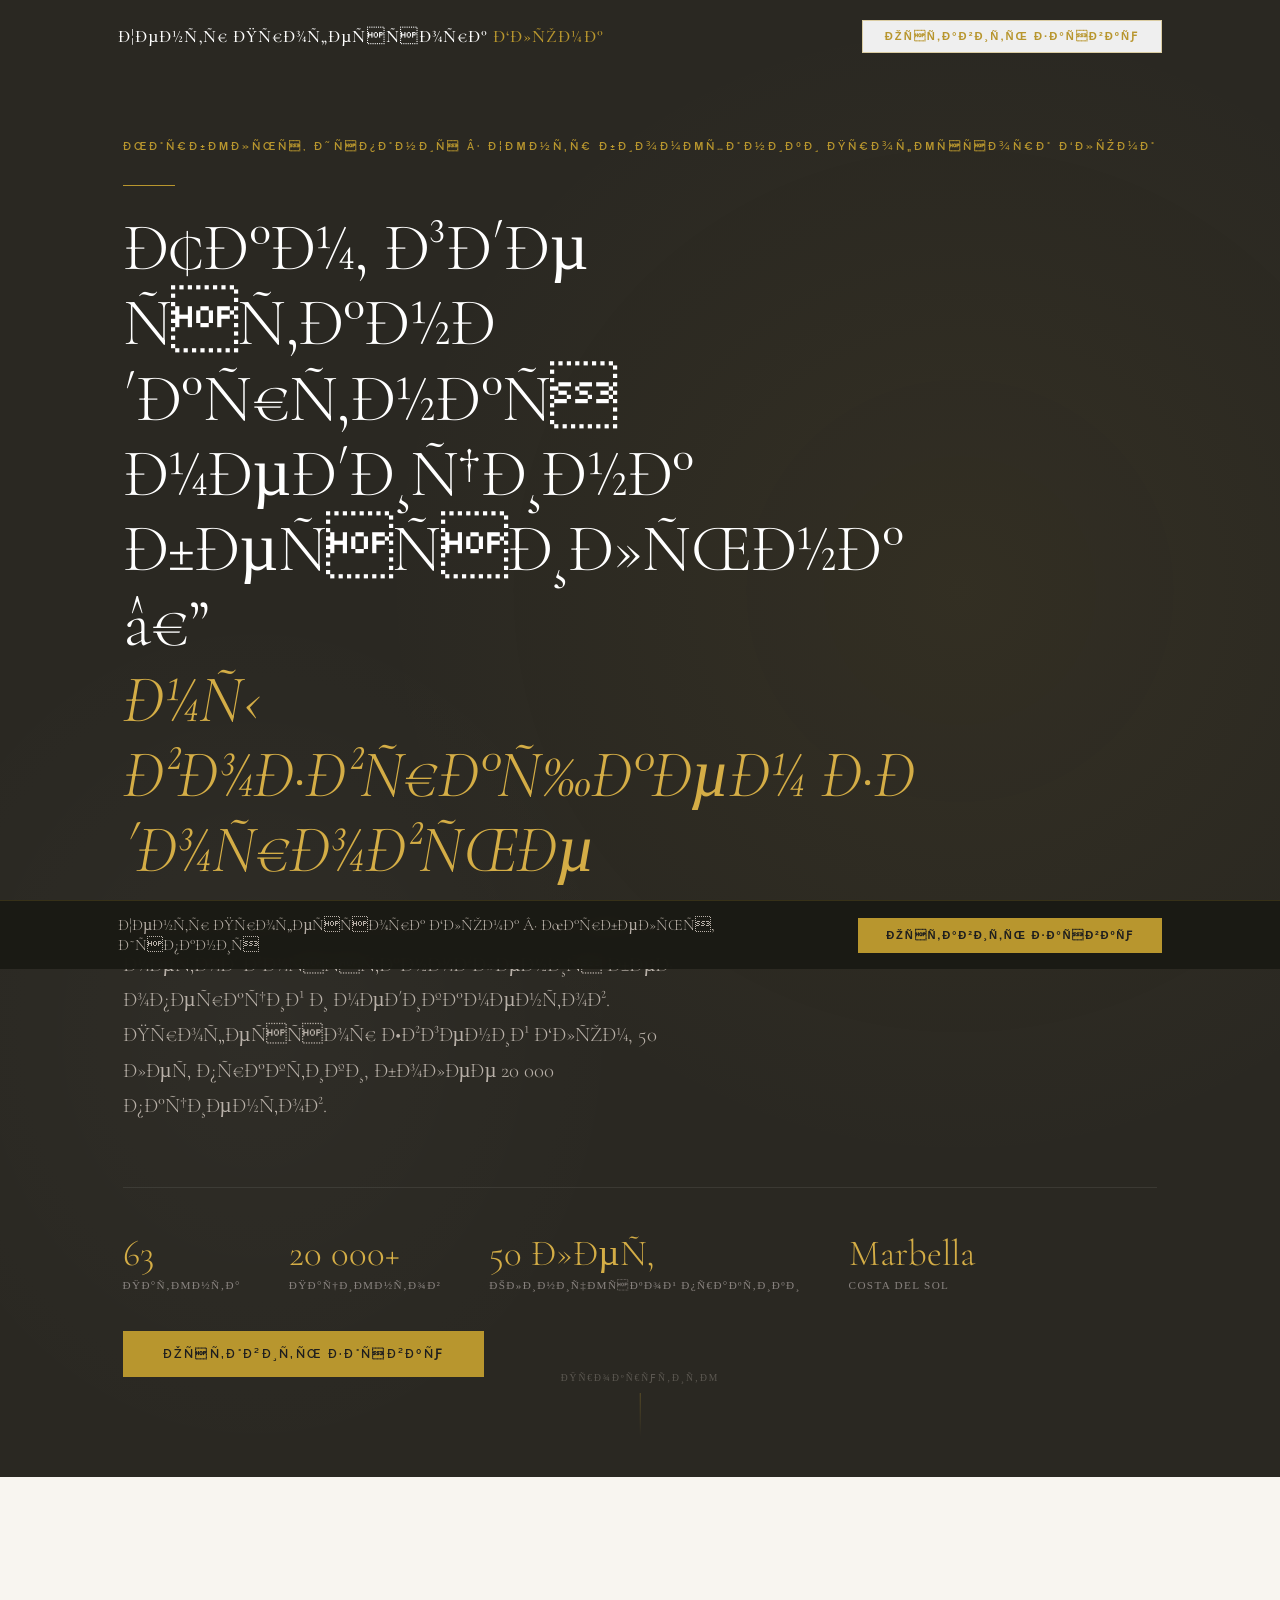
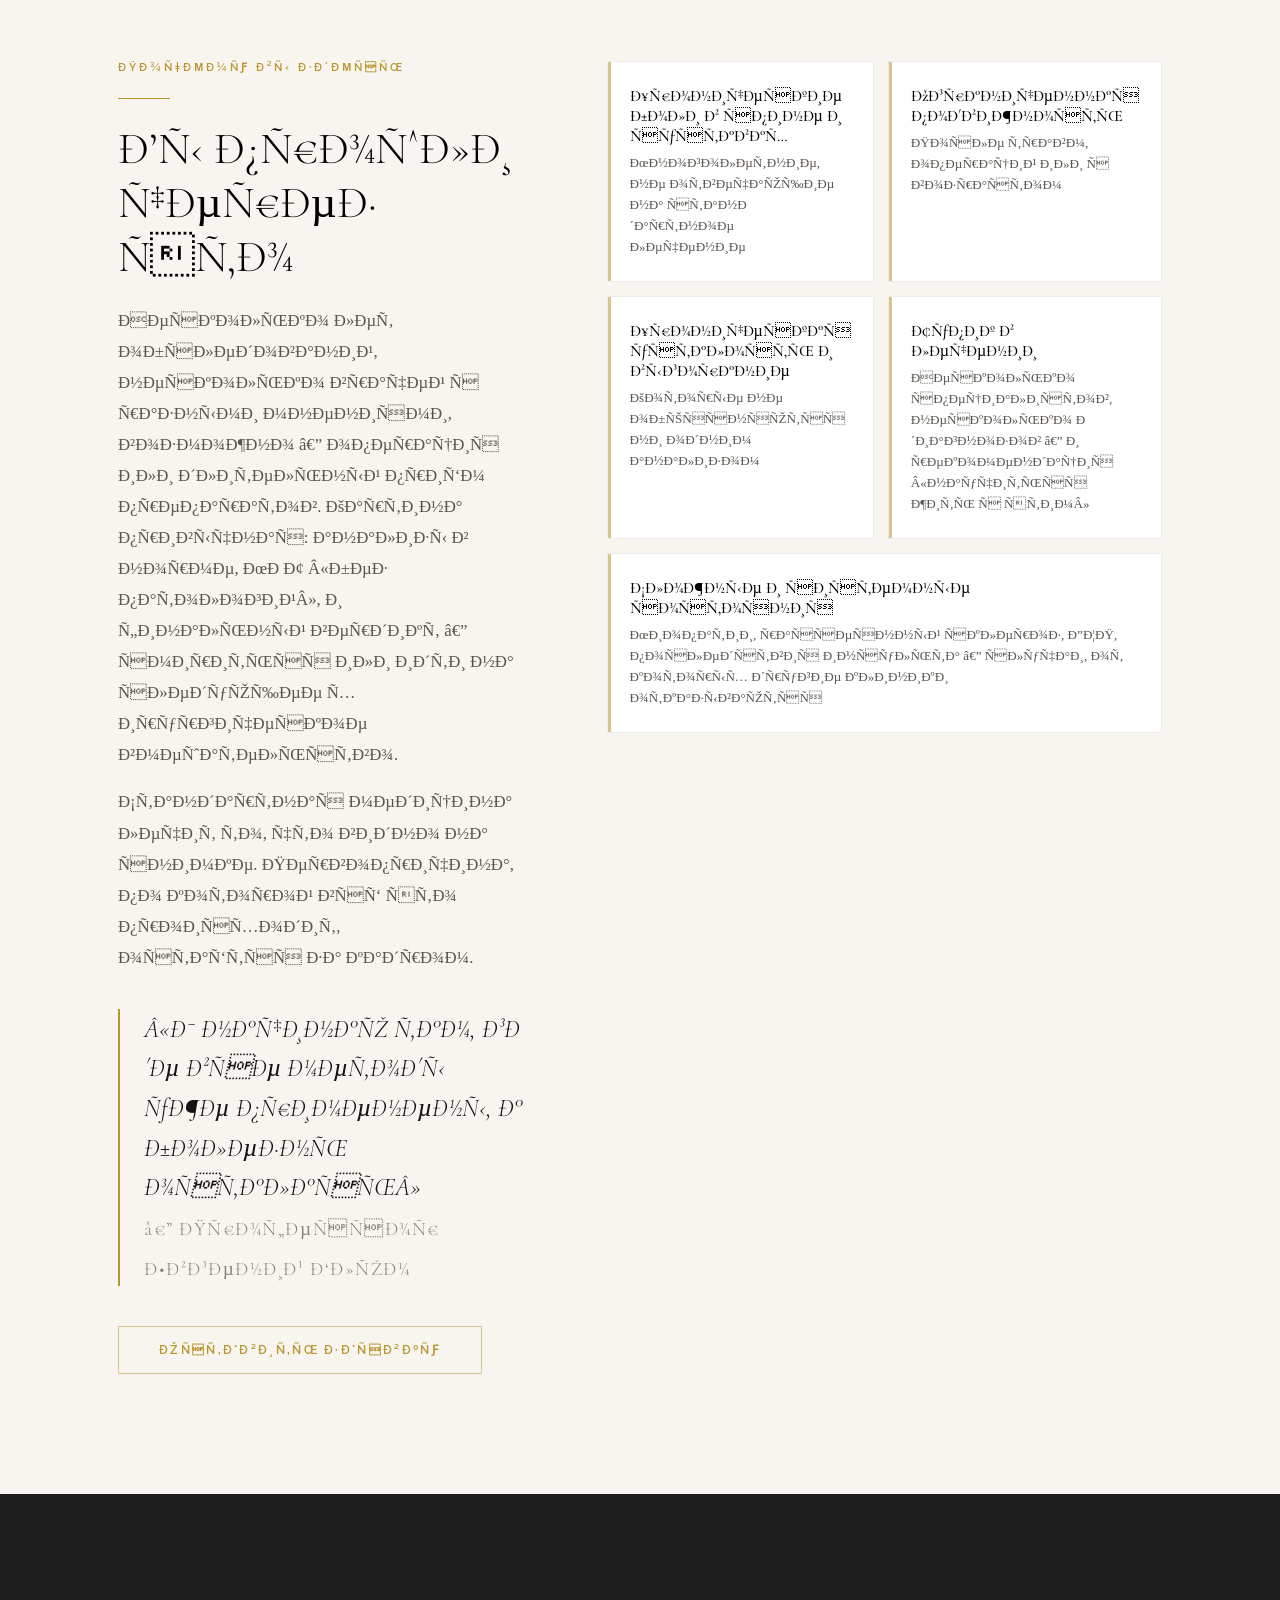
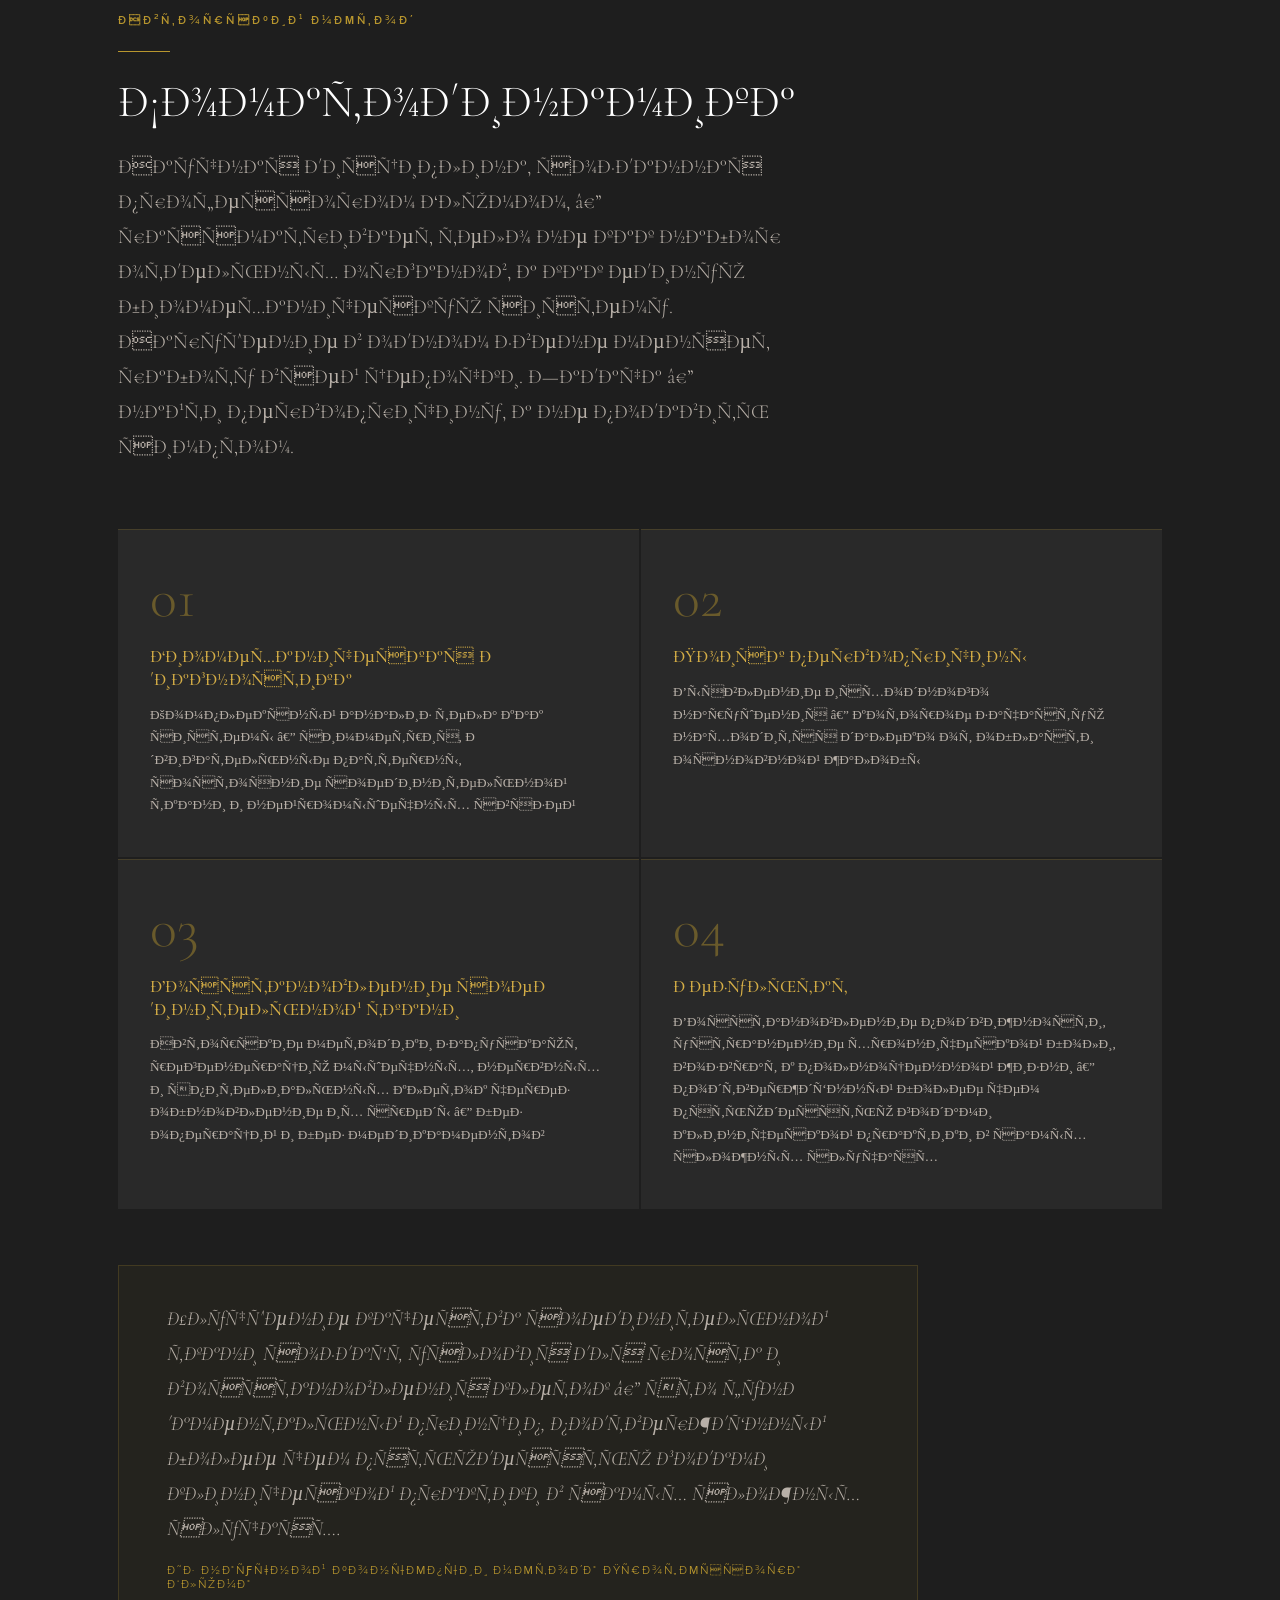
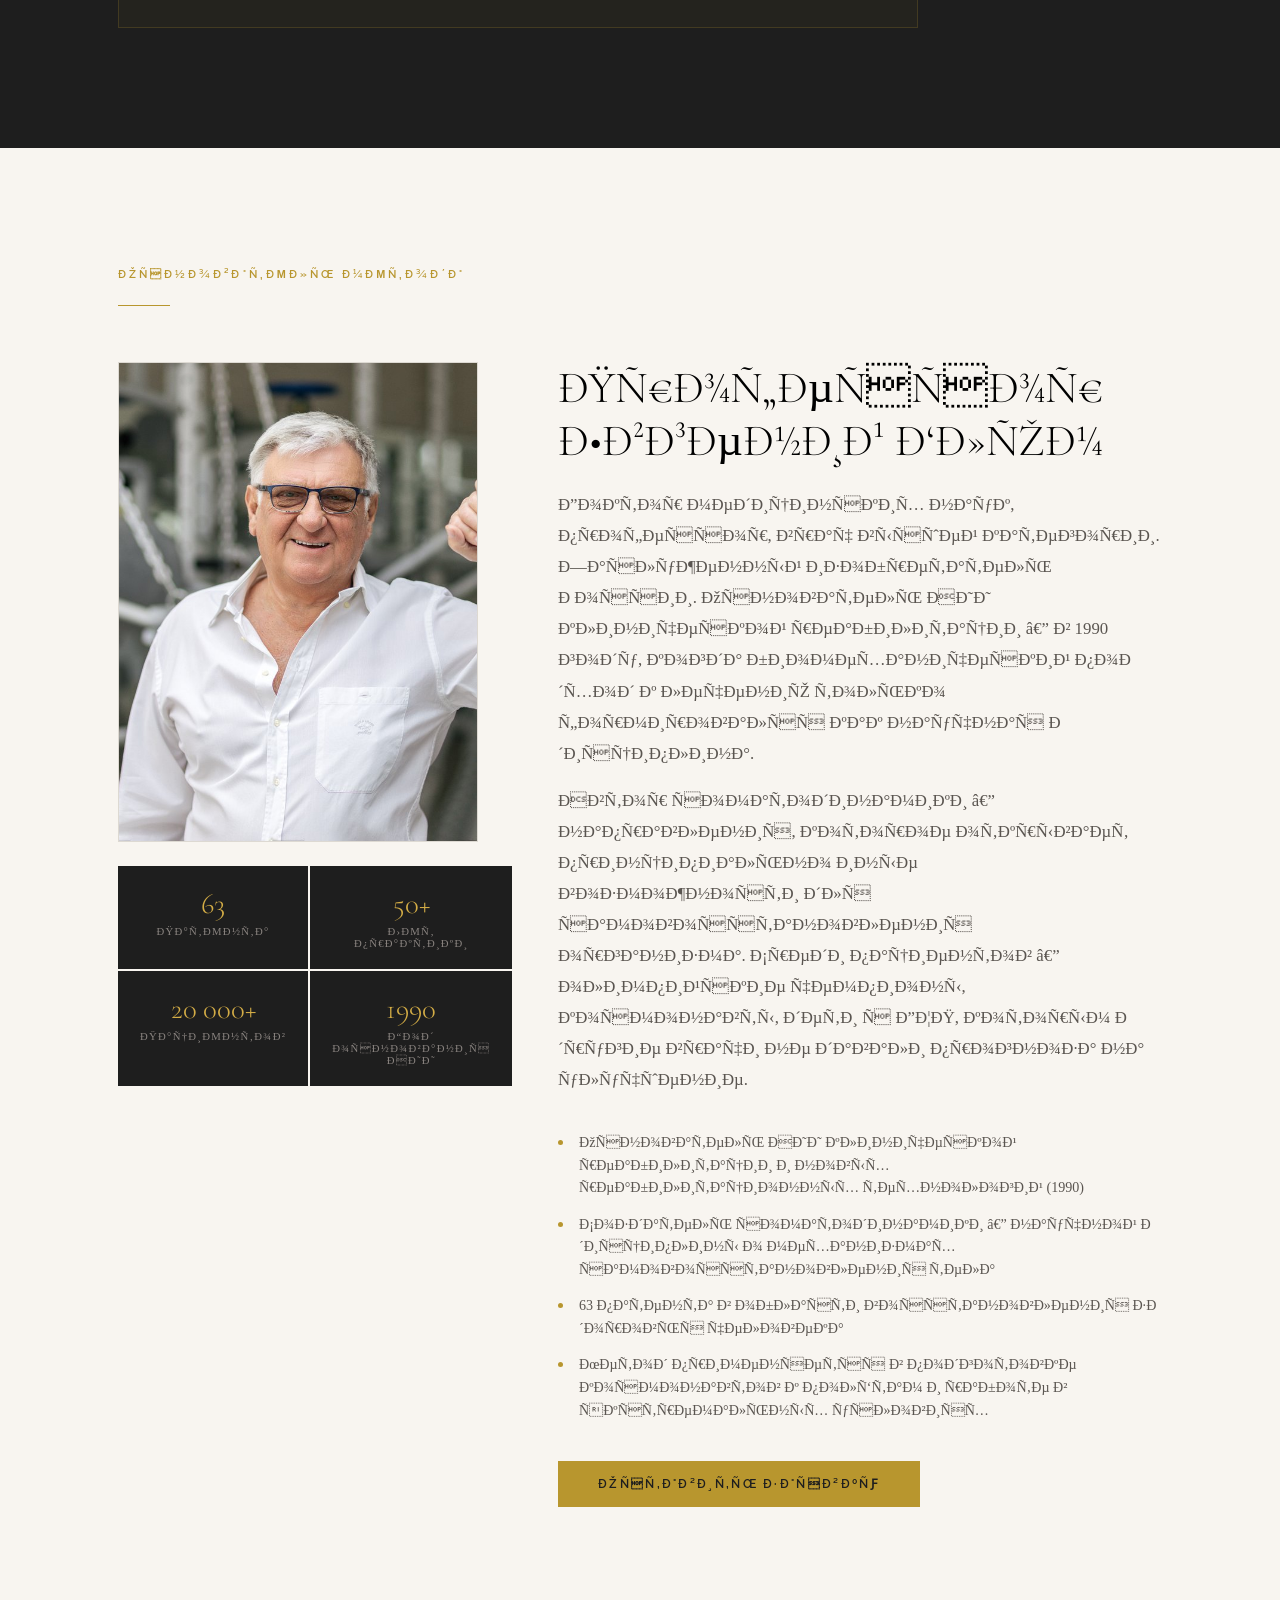
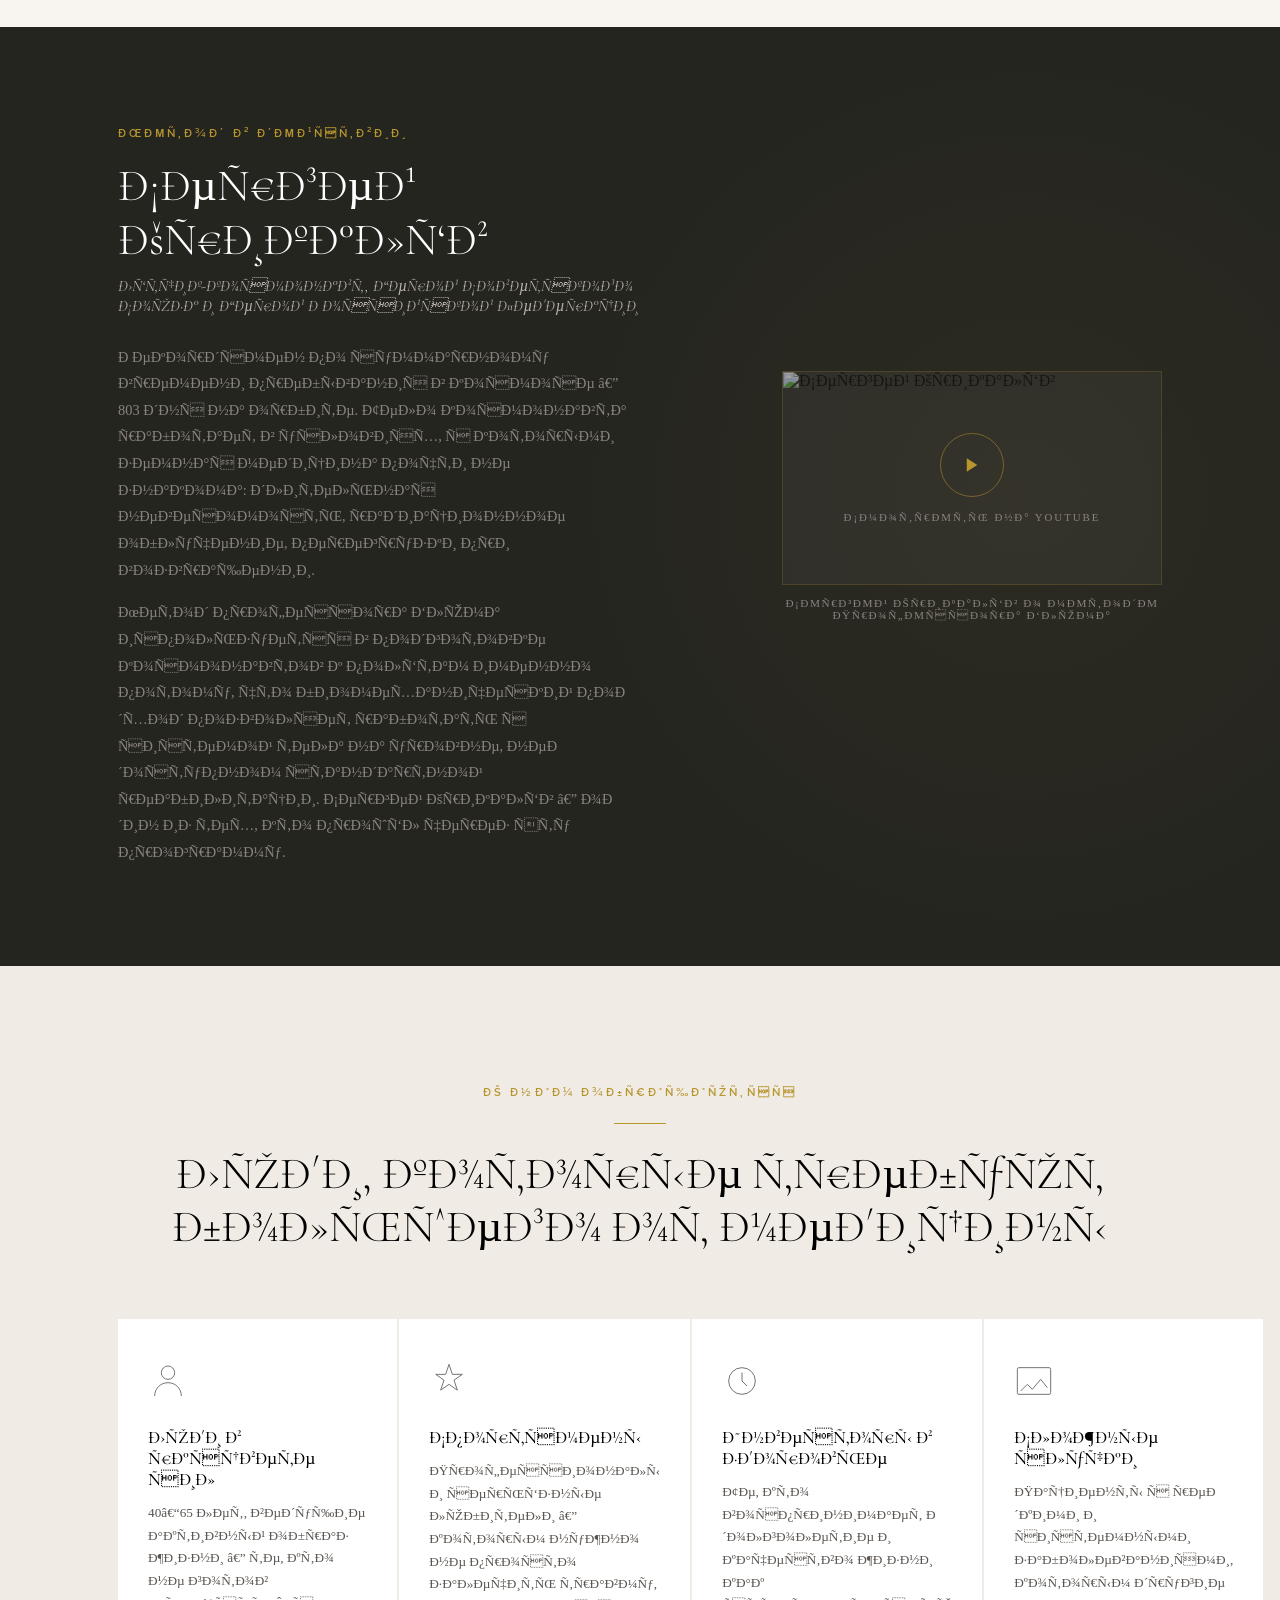
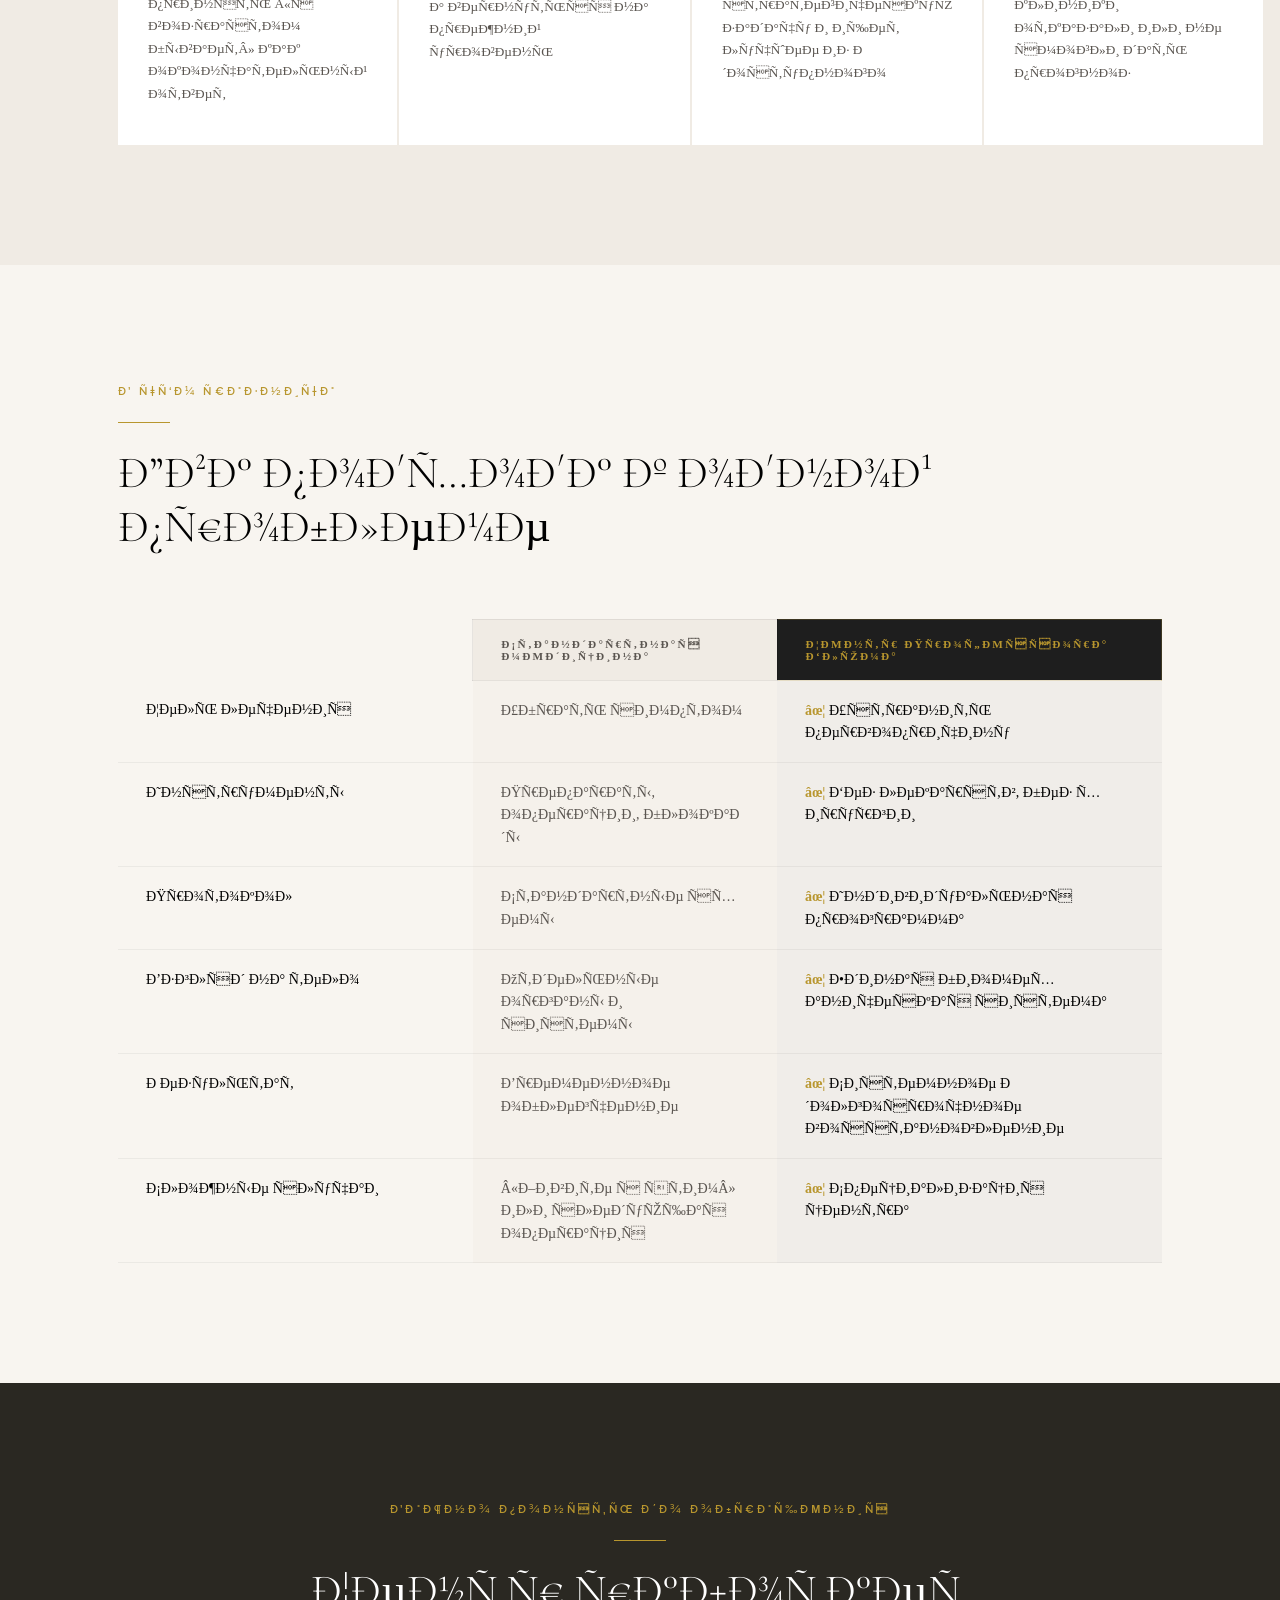
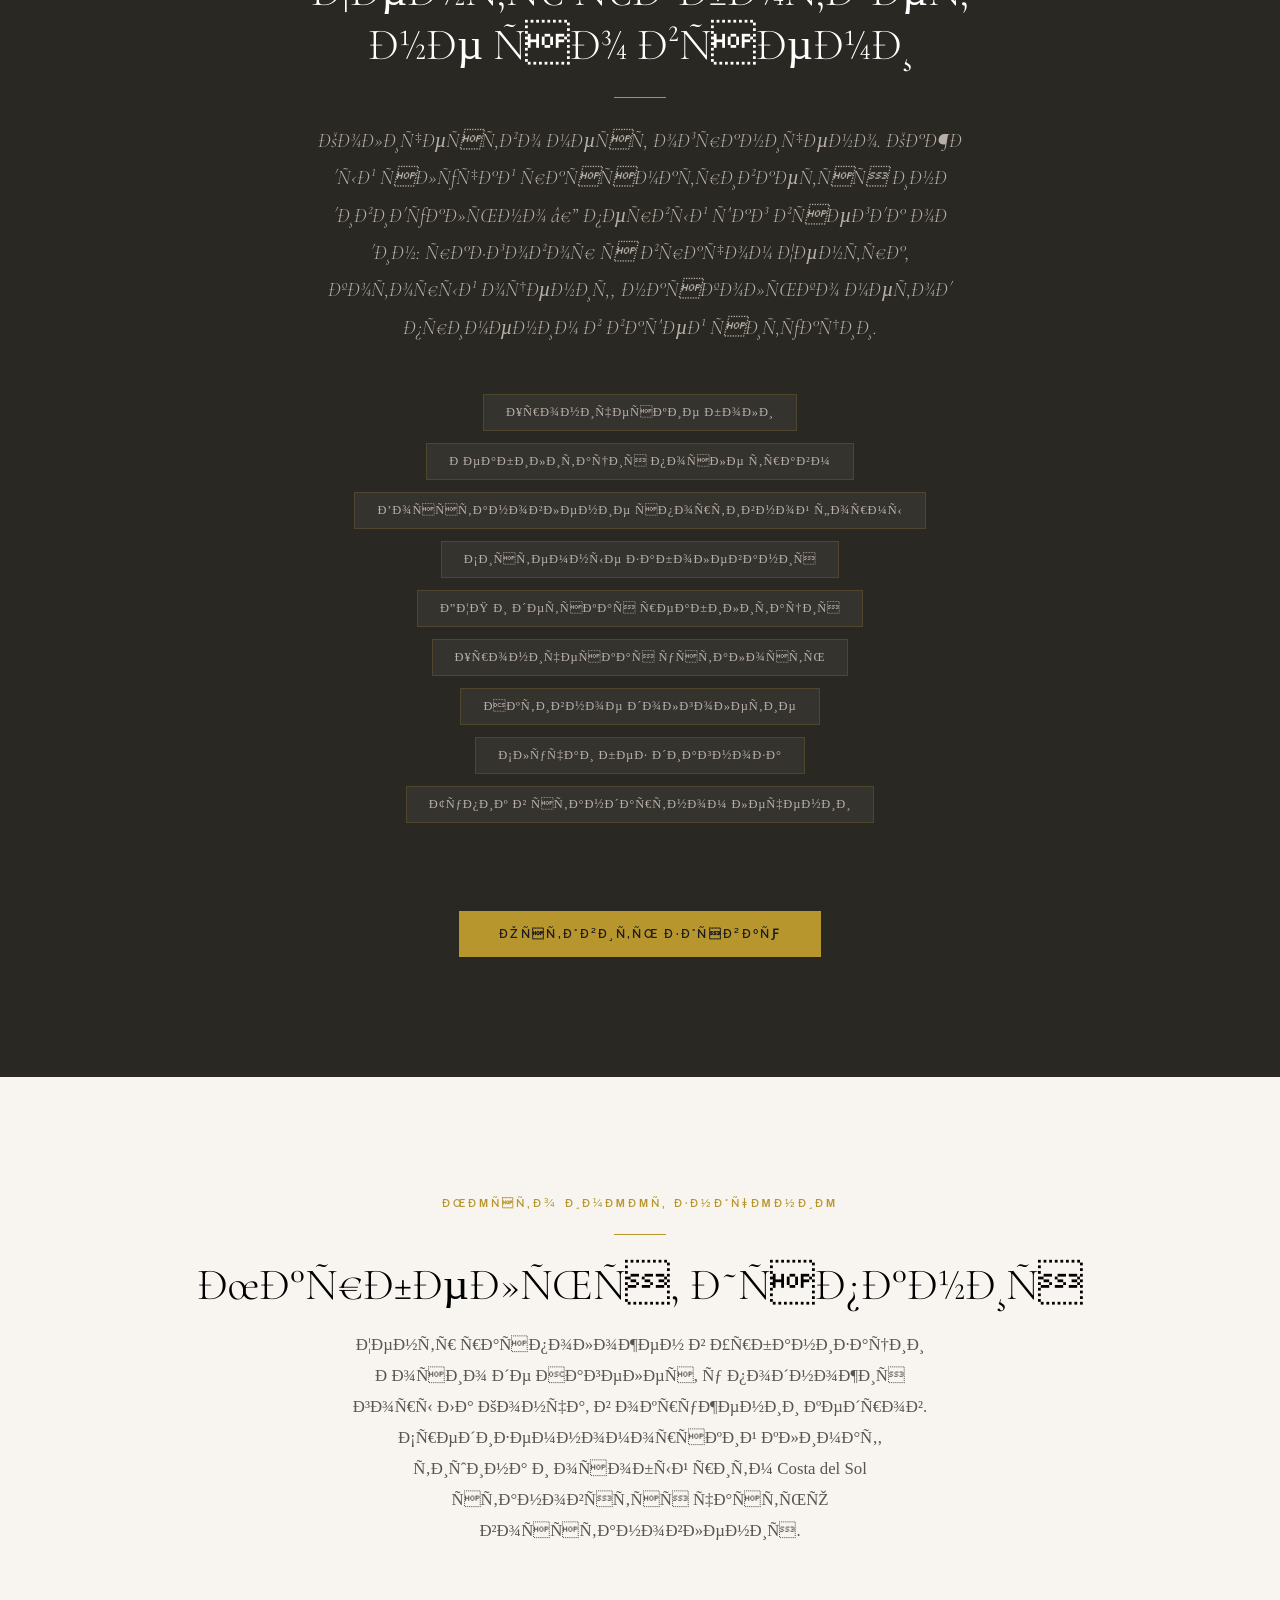
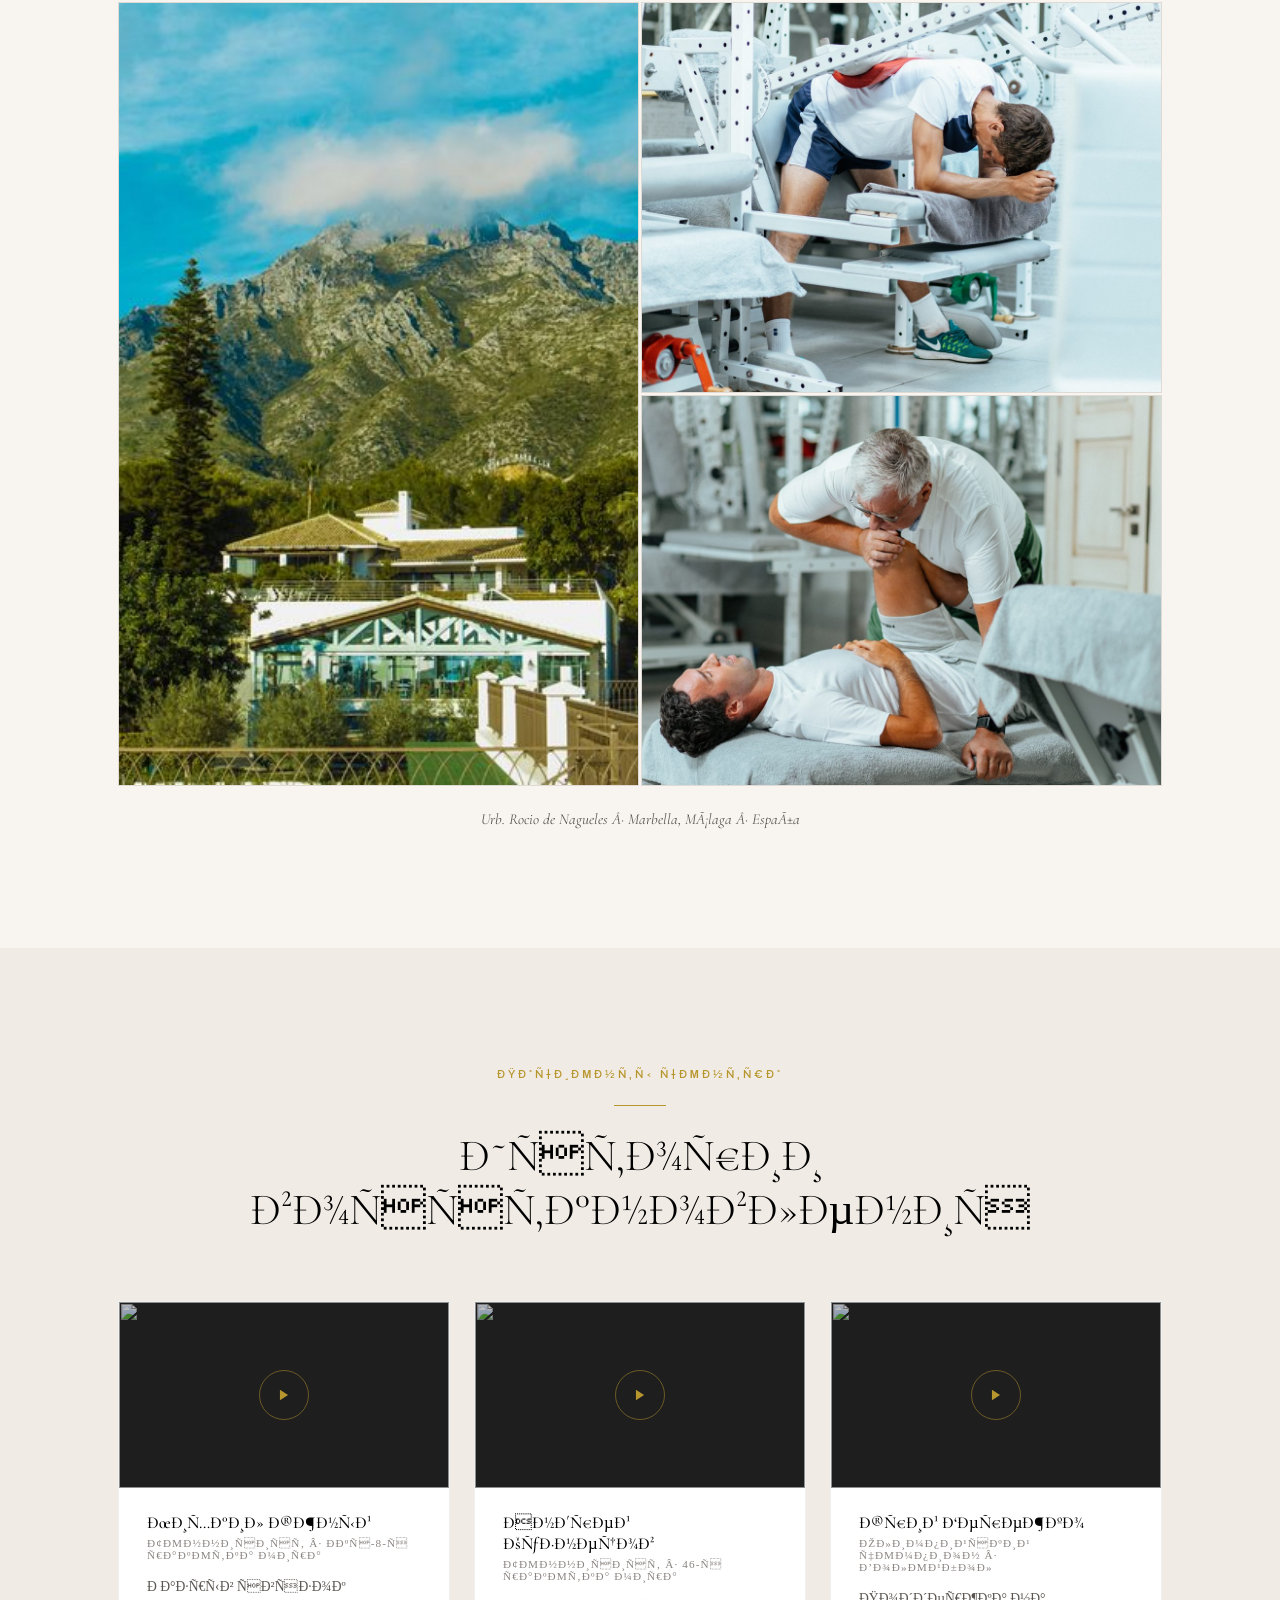
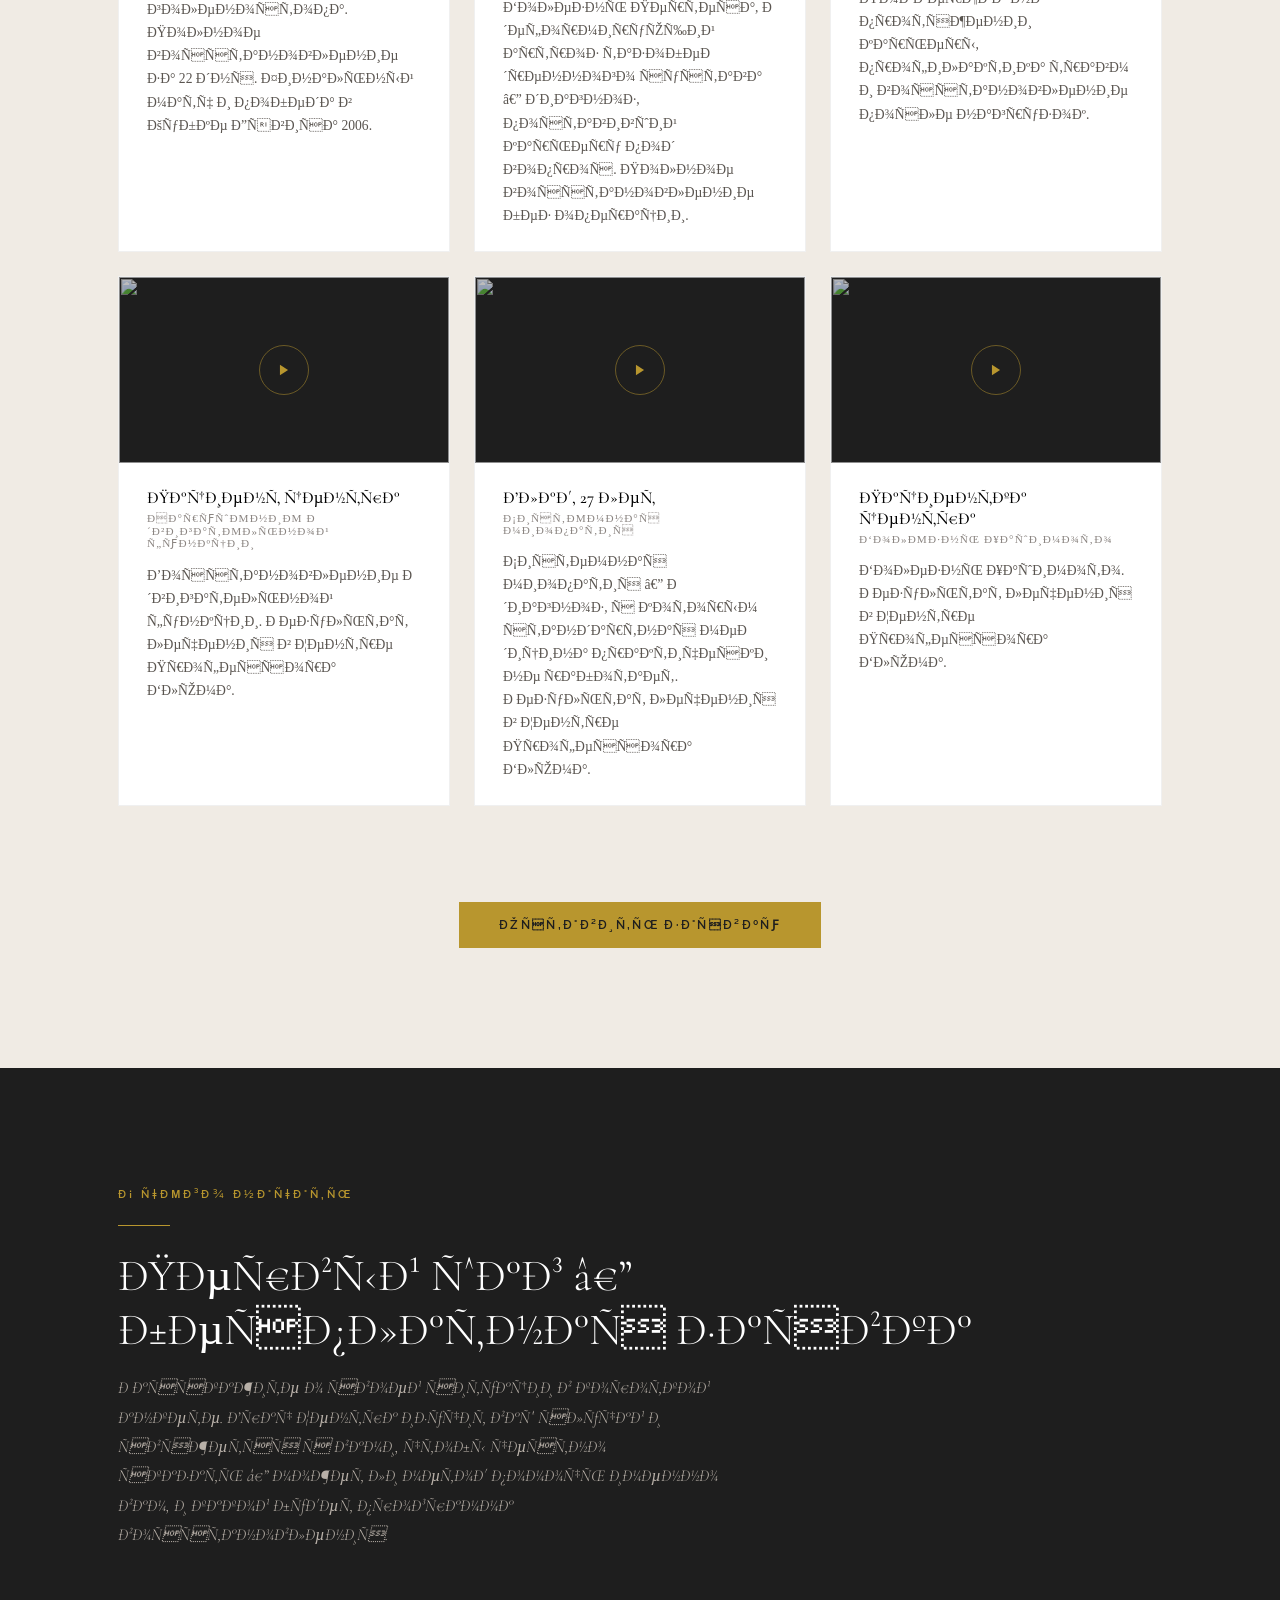
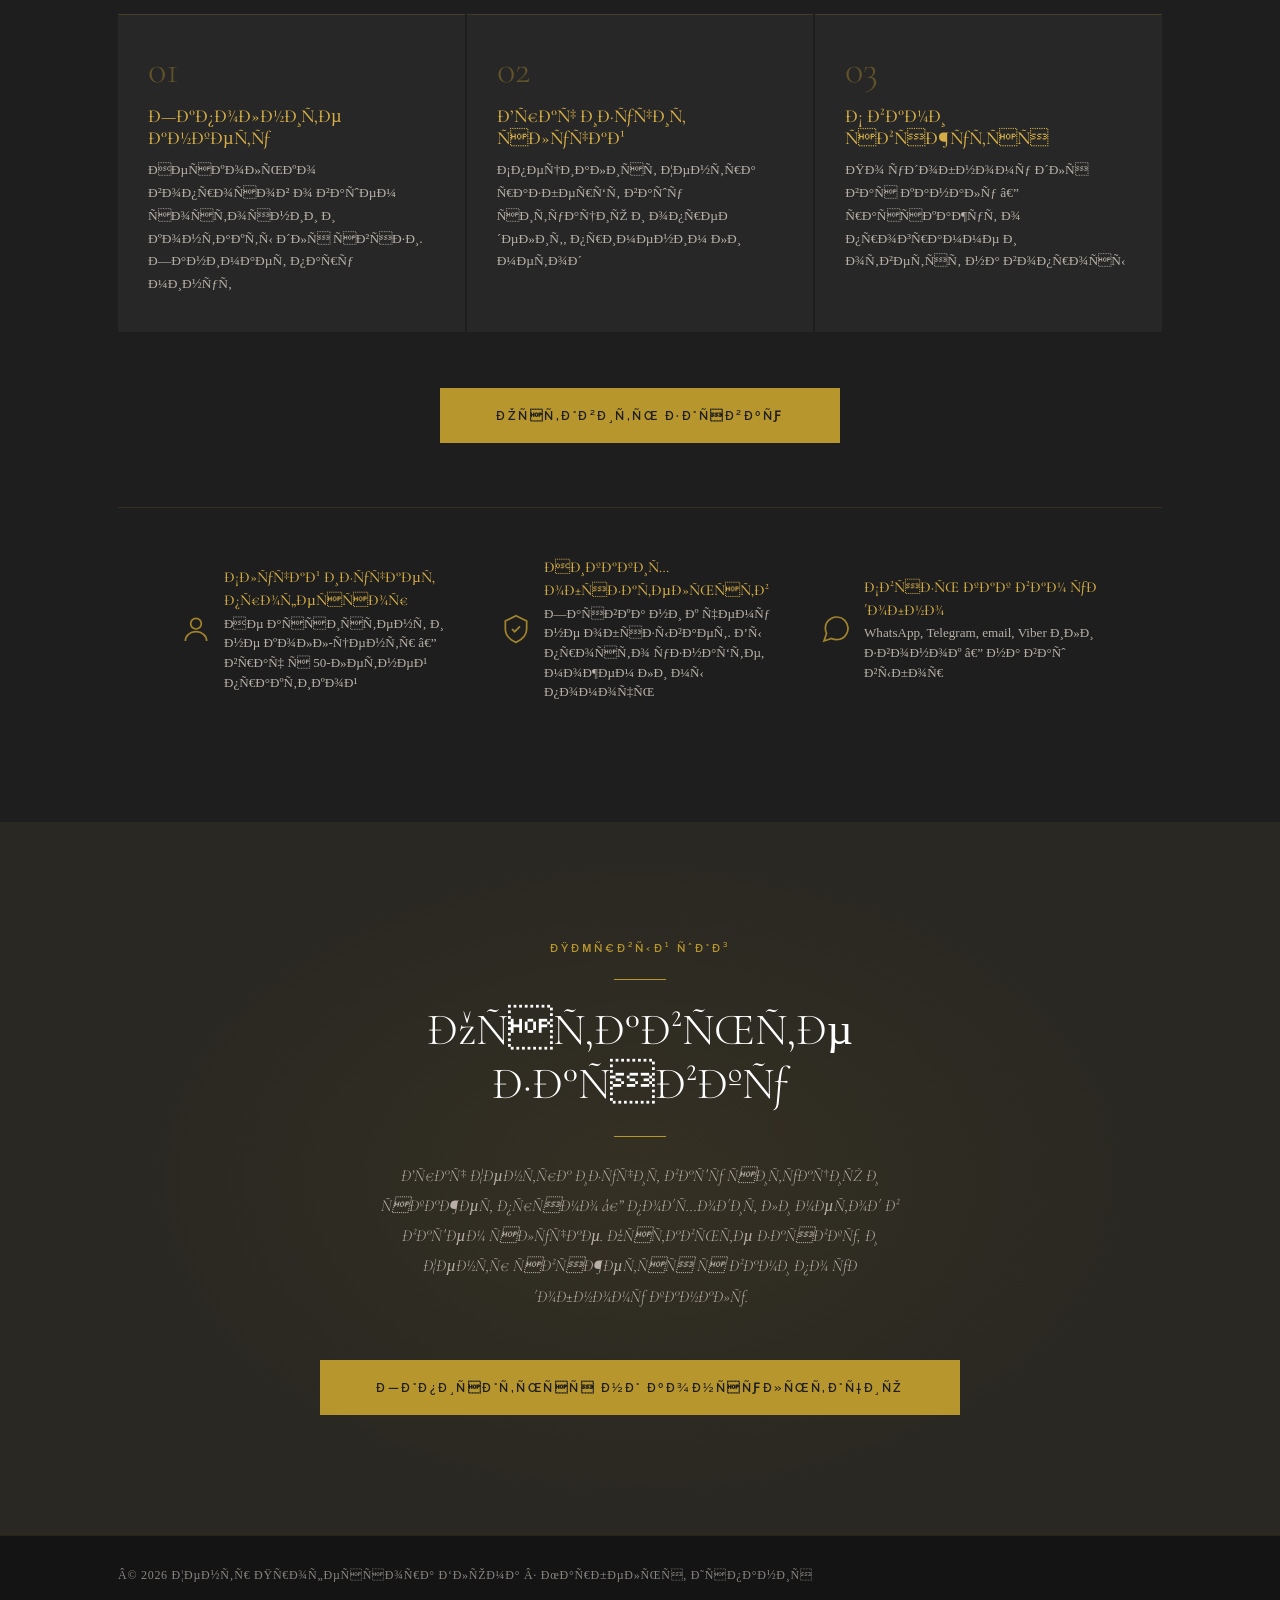
==== index.html @ dfa96f84 "Update index.html" ====
<!DOCTYPE html>
<html lang="ru">
<head>
  <!-- Google Tag Manager -->
<script>(function(w,d,s,l,i){w[l]=w[l]||[];w[l].push({'gtm.start':
new Date().getTime(),event:'gtm.js'});var f=d.getElementsByTagName(s)[0],
j=d.createElement(s),dl=l!='dataLayer'?'&l='+l:'';j.async=true;j.src=
'https://www.googletagmanager.com/gtm.js?id='+i+dl;f.parentNode.insertBefore(j,f);
})(window,document,'script','dataLayer','GTM-T7GP6RK8');</script>
<!-- End Google Tag Manager -->
<!-- Meta Pixel Code -->
<script>
!function(f,b,e,v,n,t,s)
{if(f.fbq)return;n=f.fbq=function(){n.callMethod?
n.callMethod.apply(n,arguments):n.queue.push(arguments)};
if(!f._fbq)f._fbq=n;n.push=n;n.loaded=!0;n.version='2.0';
n.queue=[];t=b.createElement(e);t.async=!0;
t.src=v;s=b.getElementsByTagName(e)[0];
s.parentNode.insertBefore(t,s)}(window, document,'script',
'https://connect.facebook.net/en_US/fbevents.js');
fbq('init', '1443785594173920');
fbq('track', 'PageView');
</script>
<noscript><img height="1" width="1" style="display:none"
src="https://www.facebook.com/tr?id=1443785594173920&ev=PageView&noscript=1"
/></noscript>
<!-- End Meta Pixel Code -->
<meta charset="UTF-8">
<meta name="viewport" content="width=device-width, initial-scale=1.0">
<title>Центр Профессора Блюма — Марбелья, Испания</title>
<meta name="description" content="Соматодинамика — биомеханическое восстановление без операций и медикаментов. Центр Профессора Евгения Блюма, Марбелья.">
<link rel="preconnect" href="https://fonts.googleapis.com">
<link rel="preconnect" href="https://fonts.gstatic.com" crossorigin>
<link href="https://fonts.googleapis.com/css2?family=Cormorant+Garamond:ital,wght@0,300;0,400;0,500;0,600;1,300;1,400;1,500&family=Raleway:wght@300;400;500;600&display=swap" rel="stylesheet">

<style>
:root {
  --ink:       #141414;
  --charcoal:  #1e1e1e;
  --deep:      #252520;
  --warm-dark: #2a2822;
  --warm-gray: #5a5550;
  --stone:     #8a8480;
  --sand:      #b8b0a8;
  --cream:     #f0ebe4;
  --ivory:     #f8f5f0;
  --white:     #ffffff;
  --gold:      #b8962e;
  --gold-lt:   #d4ad46;
  --serif:     'Cormorant Garamond', Georgia, serif;
  --sans:      'Raleway', sans-serif;
  --ease:      cubic-bezier(.4,0,.2,1);
}
*, *::before, *::after { margin:0; padding:0; box-sizing:border-box; }
html { scroll-behavior:smooth; }
body 
  <!-- Google Tag Manager (noscript) -->
<noscript><iframe src="https://www.googletagmanager.com/ns.html?id=GTM-T7GP6RK8"
height="0" width="0" style="display:none;visibility:hidden"></iframe></noscript>
<!-- End Google Tag Manager (noscript) -->
  {
  font-family:var(--sans); color:var(--ink); background:var(--ivory);
  line-height:1.75; font-weight:400;
  -webkit-font-smoothing:antialiased; overflow-x:hidden;
}
img { display:block; max-width:100%; }
a { color:inherit; text-decoration:none; }

.wrap     { max-width:1140px; margin:0 auto; padding:0 48px; }
.wrap--sm { max-width:760px;  margin:0 auto; padding:0 48px; }
.wrap--md { max-width:960px;  margin:0 auto; padding:0 48px; }

.eyebrow {
  font-family:var(--sans); font-size:.68rem; font-weight:600;
  letter-spacing:.28em; text-transform:uppercase; color:var(--gold);
}
.h1 {
  font-family:var(--serif); font-size:clamp(2.6rem,5.5vw,4.2rem);
  font-weight:300; line-height:1.12; letter-spacing:-.01em;
}
.h2 {
  font-family:var(--serif); font-size:clamp(1.9rem,3.5vw,2.9rem);
  font-weight:300; line-height:1.2;
}
.body-lg { font-size:1.05rem; font-weight:300; line-height:1.85; color:var(--warm-gray); }
.gold-rule     { width:52px; height:1px; background:var(--gold); margin:24px 0; }
.gold-rule--c  { margin:24px auto; }

/* REVEAL */
.reveal { opacity:0; transform:translateY(28px); transition:opacity .7s var(--ease), transform .7s var(--ease); }
.reveal.visible { opacity:1; transform:translateY(0); }
.d1{transition-delay:.1s} .d2{transition-delay:.2s} .d3{transition-delay:.3s} .d4{transition-delay:.4s}

/* TOPBAR */
#topbar {
  position:absolute; top:0; left:0; right:0; z-index:100; padding:20px 0;
  transition:background .4s var(--ease), padding .4s var(--ease);
}
#topbar.scrolled {
  background:rgba(20,20,20,.96); backdrop-filter:blur(12px);
  padding:14px 0; box-shadow:0 1px 0 rgba(184,150,46,.15);
}
.topbar__inner { display:flex; align-items:center; justify-content:space-between; }
.topbar__logo { font-family:var(--serif); font-size:1.1rem; font-weight:500; letter-spacing:.06em; color:var(--white); }
.topbar__logo span { color:var(--gold); }
.topbar__cta {
  font-size:.7rem; font-weight:600; letter-spacing:.18em; text-transform:uppercase;
  color:var(--gold); border:1px solid rgba(184,150,46,.4); padding:9px 22px;
  transition:all .25s var(--ease); cursor:pointer;
}
.topbar__cta:hover { background:var(--gold); color:var(--charcoal); }

/* HERO */
.hero {
  min-height:100vh; background:var(--warm-dark);
  display:flex; flex-direction:column; justify-content:center;
  position:relative; overflow:hidden; padding:140px 0 100px;
}
.hero::before {
  content:''; position:absolute; inset:0;
  background:
    radial-gradient(ellipse 70% 60% at 75% 40%, rgba(184,150,46,.06), transparent 65%),
    radial-gradient(ellipse 50% 50% at 20% 70%, rgba(255,255,255,.025), transparent 60%);
}
.hero__content { position:relative; z-index:2; }
.hero .h1 { color:var(--white); max-width:800px; }
.hero .h1 em { font-style:italic; color:var(--gold-lt); }
.hero .eyebrow { margin-bottom:32px; }
.hero__sub {
  font-family:var(--serif); font-size:clamp(1.05rem,2vw,1.3rem);
  font-weight:300; color:var(--sand); margin-top:24px; max-width:580px; line-height:1.7;
}
.hero__badges {
  display:flex; gap:48px; margin-top:64px;
  padding-top:48px; border-top:1px solid rgba(255,255,255,.08); flex-wrap:wrap;
}
.badge__num { font-family:var(--serif); font-size:2.3rem; font-weight:300; color:var(--gold-lt); line-height:1; }
.badge__label { font-size:.7rem; font-weight:500; letter-spacing:.12em; text-transform:uppercase; color:var(--stone); margin-top:6px; }
.hero__scroll {
  position:absolute; bottom:40px; left:50%; transform:translateX(-50%);
  display:flex; flex-direction:column; align-items:center; gap:10px;
  opacity:.35; animation:pulse 2.5s ease-in-out infinite;
}
.hero__scroll span { font-size:.6rem; letter-spacing:.2em; text-transform:uppercase; color:var(--sand); }
.hero__scroll-line { width:1px; height:44px; background:linear-gradient(to bottom, var(--gold), transparent); }
@keyframes pulse { 0%,100%{opacity:.35;transform:translateX(-50%) translateY(0)} 50%{opacity:.6;transform:translateX(-50%) translateY(6px)} }

/* PROBLEM */
.problem { padding:120px 0; background:var(--ivory); }
.problem__grid { display:grid; grid-template-columns:1fr 1fr; gap:80px; align-items:start; margin-top:64px; }
.problem__text .body-lg { margin-top:20px; }
.problem__pull {
  font-family:var(--serif); font-size:clamp(1.2rem,2.2vw,1.6rem);
  font-weight:300; font-style:italic; color:var(--ink); line-height:1.55;
  margin-top:36px; padding-left:24px; border-left:2px solid var(--gold);
}
.problem__cards { display:grid; grid-template-columns:1fr 1fr; gap:14px; }
.problem__card {
  background:var(--white); border:1px solid rgba(0,0,0,.07);
  padding:24px 22px; position:relative;
}
.problem__card::before {
  content:''; position:absolute; top:0; left:0;
  width:3px; height:100%; background:var(--gold); opacity:.55;
}
.problem__card-title { font-family:var(--serif); font-size:1rem; font-weight:500; margin-bottom:6px; }
.problem__card-text { font-size:.82rem; color:var(--warm-gray); line-height:1.6; }

/* METHOD */
.method { padding:120px 0; background:var(--charcoal); color:var(--cream); }
.method .eyebrow { color:var(--gold); }
.method .h2 { color:var(--white); }
.method .gold-rule { background:var(--gold); }
.method__intro {
  font-family:var(--serif); font-size:clamp(1.05rem,1.8vw,1.25rem);
  font-weight:300; color:var(--sand); line-height:1.75; max-width:680px; margin-top:20px;
}
.method__steps { display:grid; grid-template-columns:repeat(2,1fr); gap:2px; margin-top:64px; }
.method__step {
  background:rgba(255,255,255,.05); padding:40px 32px;
  border-top:1px solid rgba(184,150,46,.2); transition:background .25s;
}
.method__step:hover { background:rgba(184,150,46,.06); }
.method__num { font-family:var(--serif); font-size:3.5rem; font-weight:300; color:rgba(184,150,46,.45); line-height:1; margin-bottom:20px; }
.method__step-title { font-family:var(--serif); font-size:1.1rem; font-weight:500; color:var(--gold-lt); margin-bottom:12px; line-height:1.3; letter-spacing:.01em; }
.method__step-text { font-size:.83rem; color:var(--sand); line-height:1.7; }
.method__quote {
  margin-top:56px; padding:36px 48px; border:1px solid rgba(184,150,46,.2);
  background:rgba(184,150,46,.04); max-width:800px;
}
.method__quote p { font-family:var(--serif); font-size:clamp(1.05rem,1.8vw,1.25rem); font-weight:300; font-style:italic; color:var(--sand); line-height:1.75; }
.method__quote cite { display:block; font-family:var(--sans); font-style:normal; font-size:.7rem; letter-spacing:.16em; text-transform:uppercase; color:var(--gold); margin-top:16px; }

/* PROFESSOR */
.professor { padding:120px 0; background:var(--ivory); }
.professor__grid { display:grid; grid-template-columns:360px 1fr; gap:80px; align-items:start; margin-top:56px; }
.professor__photo-frame {
  width:100%; aspect-ratio:3/4; background:var(--cream);
  border:1px solid rgba(0,0,0,.08); overflow:hidden; position:relative;
}
.professor__photo-frame img { width:100%; height:100%; object-fit:cover; }
.professor__photo-frame::after {
  content:''; position:absolute; inset:0;
  border:1px solid rgba(184,150,46,.25); margin:12px; pointer-events:none;
}
.photo-placeholder {
  width:100%; height:100%; display:flex; align-items:center;
  justify-content:center; flex-direction:column; gap:8px; color:var(--stone);
}
.photo-placeholder svg { opacity:.3; }
.photo-placeholder span { font-size:.7rem; letter-spacing:.12em; text-transform:uppercase; opacity:.5; }
.professor__stats { display:grid; grid-template-columns:1fr 1fr; gap:2px; margin-top:24px; }
.professor__stat { background:var(--charcoal); padding:20px 22px; text-align:center; }
.professor__stat-num { font-family:var(--serif); font-size:1.8rem; font-weight:300; color:var(--gold-lt); }
.professor__stat-label { font-size:.67rem; letter-spacing:.12em; text-transform:uppercase; color:var(--stone); margin-top:4px; }
.professor__bio .body-lg { margin-top:20px; }
.professor__credentials { margin-top:36px; display:flex; flex-direction:column; gap:14px; }
.professor__cred { display:flex; gap:16px; align-items:flex-start; }
.professor__cred-dot { width:5px; height:5px; border-radius:50%; background:var(--gold); margin-top:9px; flex-shrink:0; }
.professor__cred-text { font-size:.88rem; color:var(--warm-gray); line-height:1.6; }

/* KRIKALEV */
.krikalev { padding:100px 0; background:var(--deep); position:relative; overflow:hidden; }
.krikalev::before {
  content:''; position:absolute; inset:0;
  background:radial-gradient(ellipse 60% 80% at 80% 50%, rgba(184,150,46,.05), transparent 60%);
}
.krikalev__inner {
  position:relative; z-index:2;
  display:grid; grid-template-columns:1fr 380px; gap:80px; align-items:center;
}
.krikalev .eyebrow { color:var(--gold); }
.krikalev .h2 { color:var(--white); margin-top:20px; }
.krikalev__role { font-family:var(--serif); font-size:1rem; color:var(--sand); margin-top:8px; font-style:italic; }
.krikalev__body { font-size:.9rem; color:var(--stone); line-height:1.85; margin-top:28px; max-width:520px; }
.krikalev__video {
  position:relative; aspect-ratio:16/9; max-height:360px;
  background:rgba(255,255,255,.04); border:1px solid rgba(184,150,46,.2); overflow:hidden; cursor:pointer;
}
.krikalev__video iframe { width:100%; height:100%; border:none; display:none; }
.krikalev__video-placeholder {
  position:absolute; inset:0; display:flex; align-items:center; justify-content:center; flex-direction:column; gap:12px;
}
.play-btn {
  width:64px; height:64px; border:1px solid rgba(184,150,46,.5); border-radius:50%;
  display:flex; align-items:center; justify-content:center; transition:all .25s;
}
.krikalev__video:hover .play-btn { background:var(--gold); border-color:var(--gold); }
.krikalev__caption { font-size:.7rem; letter-spacing:.14em; text-transform:uppercase; color:var(--stone); margin-top:12px; text-align:center; }

/* WHO */
.who { padding:120px 0; background:var(--cream); }
.who__grid { display:grid; grid-template-columns:repeat(4,1fr); gap:2px; margin-top:64px; }
.who__card { background:var(--white); padding:40px 30px; border-top:2px solid transparent; transition:border-color .25s, box-shadow .25s; }
.who__card:hover { border-top-color:var(--gold); box-shadow:0 8px 40px rgba(0,0,0,.07); }
.who__icon { width:40px; height:40px; margin-bottom:22px; opacity:.55; }
.who__card-title { font-family:var(--serif); font-size:1.1rem; font-weight:500; margin-bottom:12px; }
.who__card-text { font-size:.83rem; color:var(--warm-gray); line-height:1.7; }

/* COMPARISON */
.comparison { padding:120px 0; background:var(--ivory); }
.comparison__table { width:100%; border-collapse:collapse; margin-top:64px; }
.comparison__table th { padding:18px 28px; text-align:left; font-size:.7rem; font-weight:600; letter-spacing:.2em; text-transform:uppercase; }
.comparison__table th:first-child { width:34%; }
.comparison__table th.col-a { background:var(--cream); color:var(--warm-gray); border:1px solid rgba(0,0,0,.07); }
.comparison__table th.col-b { background:var(--charcoal); color:var(--gold); border:1px solid rgba(184,150,46,.2); }
.comparison__table td { padding:18px 28px; font-size:.88rem; vertical-align:top; line-height:1.6; border-bottom:1px solid rgba(0,0,0,.05); }
.comparison__table td:first-child { font-weight:500; }
.comparison__table td.col-a { background:rgba(240,235,228,.4); color:var(--warm-gray); }
.comparison__table td.col-b { background:rgba(20,20,20,.03); }
.check { color:var(--gold); font-weight:600; }

/* FILTER */
.filter { padding:120px 0; background:var(--warm-dark); color:var(--cream); text-align:center; }
.filter .h2 { color:var(--white); margin-top:16px; }
.filter .gold-rule--c { background:var(--gold); }
.filter__body { font-family:var(--serif); font-size:clamp(1.05rem,1.8vw,1.3rem); font-weight:300; font-style:italic; color:var(--sand); max-width:680px; margin:0 auto; line-height:1.8; }
.filter__tags { display:flex; flex-wrap:wrap; gap:12px; justify-content:center; margin-top:48px; }
.filter__tag { background:rgba(255,255,255,.05); border:1px solid rgba(184,150,46,.2); padding:10px 22px; font-size:.78rem; letter-spacing:.07em; color:var(--sand); }

/* MARBELLA */
.marbella { padding:120px 0; background:var(--ivory); }
.marbella__grid { display:grid; grid-template-columns:1fr 1fr; gap:2px; margin-top:56px; }
.marbella__img { aspect-ratio:4/3; background:var(--cream); border:1px solid rgba(0,0,0,.07); overflow:hidden; position:relative; }
.marbella__img--tall { grid-row:span 2; aspect-ratio:auto; }
.marbella__img img { width:100%; height:100%; object-fit:cover; }
.marbella__caption { font-family:var(--serif); font-size:.95rem; font-style:italic; color:var(--warm-gray); margin-top:24px; text-align:center; }

/* TESTIMONIALS */
.testimonials { padding:120px 0; background:var(--cream); }
.testimonials__grid { display:grid; grid-template-columns:repeat(3,1fr); gap:24px; margin-top:64px; }
.testimonial { background:var(--white); border:1px solid rgba(0,0,0,.06); overflow:hidden; transition:box-shadow .25s; }
.testimonial:hover { box-shadow:0 12px 48px rgba(0,0,0,.09); }
.testimonial__video { aspect-ratio:16/9; background:var(--charcoal); position:relative; overflow:hidden; }
.testimonial__video iframe { width:100%; height:100%; border:none; display:none; }
.testimonial__video-placeholder { position:absolute; inset:0; display:flex; align-items:center; justify-content:center; cursor:pointer; transition:background .25s; }
.testimonial__video-placeholder:hover { background:rgba(0,0,0,.15); }
.testimonial__video-placeholder .play-btn { width:50px; height:50px; }
.testimonial__body { padding:24px 28px; }
.testimonial__name { font-family:var(--serif); font-size:1.05rem; font-weight:500; margin-bottom:4px; }
.testimonial__meta { font-size:.7rem; letter-spacing:.1em; text-transform:uppercase; color:var(--stone); margin-bottom:14px; }
.testimonial__text { font-size:.85rem; color:var(--warm-gray); line-height:1.7; }

/* ══════════════════════════════════
   PRICING
══════════════════════════════════ */
.pricing { padding:120px 0; background:var(--charcoal); }
.pricing .eyebrow { color:var(--gold); }
.pricing .h2 { color:var(--white); }
.pricing .gold-rule { background:var(--gold); }
.pricing__intro { font-family:var(--serif); font-size:1.05rem; font-weight:300; font-style:italic; color:var(--sand); margin-top:16px; max-width:600px; line-height:1.75; }
.pricing__grid { display:grid; grid-template-columns:1fr 1fr; gap:2px; margin-top:64px; }
.pricing__card {
  background:rgba(255,255,255,.04); padding:52px 48px;
  border-top:1px solid rgba(184,150,46,.2);
  display:flex; flex-direction:column; position:relative;
  transition:background .25s;
}
.pricing__card--featured {
  background:rgba(184,150,46,.07);
  border-top:2px solid var(--gold);
}
.pricing__card--featured::before {
  content:'Рекомендуем';
  position:absolute; top:-1px; right:40px;
  background:var(--gold); color:var(--charcoal);
  font-size:.62rem; font-weight:700; letter-spacing:.18em;
  text-transform:uppercase; padding:5px 14px;
}
.pricing__tier { font-size:.7rem; font-weight:600; letter-spacing:.2em; text-transform:uppercase; color:var(--stone); margin-bottom:20px; }
.pricing__price {
  font-family:var(--serif); font-size:3.5rem; font-weight:300;
  color:var(--white); line-height:1;
}
.pricing__price sup { font-size:1.5rem; vertical-align:top; margin-top:.5rem; margin-right:4px; color:var(--gold-lt); }
.pricing__desc { font-size:.85rem; color:var(--stone); line-height:1.7; margin-top:12px; margin-bottom:36px; }
.pricing__features { list-style:none; display:flex; flex-direction:column; gap:14px; margin-bottom:48px; flex:1; }
.pricing__feature { display:flex; gap:14px; align-items:flex-start; }
.pricing__feature-dot { width:5px; height:5px; border-radius:50%; background:var(--gold); flex-shrink:0; margin-top:7px; }
.pricing__feature-text { font-size:.85rem; color:var(--sand); line-height:1.6; }
.pricing__btn {
  background:transparent; border:1px solid rgba(184,150,46,.45);
  padding:16px 0; width:100%;
  font-family:var(--sans); font-size:.72rem; font-weight:600;
  letter-spacing:.18em; text-transform:uppercase;
  color:var(--gold); cursor:pointer; transition:all .25s;
}
.pricing__btn:hover { background:rgba(184,150,46,.12); border-color:var(--gold); }
.trust-bar{display:flex;flex-wrap:wrap;justify-content:center;gap:40px;margin-top:64px;padding-top:48px;border-top:1px solid rgba(184,150,46,.15)}
.trust-item{display:flex;align-items:center;gap:12px;max-width:280px}
.trust-item__icon{width:32px;height:32px;flex-shrink:0;color:var(--gold);opacity:.85}
.trust-item__text{font-size:.82rem;color:var(--sand);line-height:1.5}
.trust-item__text strong{display:block;color:var(--gold-lt);font-family:var(--serif);font-size:.95rem;font-weight:500;margin-bottom:2px}
@media(max-width:768px){.trust-bar{flex-direction:column;gap:24px;align-items:flex-start}}
.pricing__how{display:grid;grid-template-columns:repeat(3,1fr);gap:2px;margin-top:64px}
.pricing__how-step{background:rgba(255,255,255,.04);border-top:1px solid rgba(184,150,46,.2);padding:36px 30px}
.pricing__how-num{font-family:var(--serif);font-size:2.4rem;font-weight:300;color:rgba(184,150,46,.4);line-height:1;margin-bottom:16px}
.pricing__how-title{font-family:var(--serif);font-size:1.15rem;font-weight:500;color:var(--gold-lt);margin-bottom:10px}
.pricing__how-text{font-size:.84rem;color:var(--sand);line-height:1.7}
@media(max-width:768px){.pricing__how{grid-template-columns:1fr}}
.pricing__card--featured .pricing__btn {
  background:var(--gold); color:var(--charcoal); border-color:var(--gold);
}
.pricing__card--featured .pricing__btn:hover { background:var(--gold-lt); }

/* ══════════════════════════════════
   CTA SECTION
══════════════════════════════════ */
.cta { padding:120px 0; background:var(--warm-dark); text-align:center; position:relative; overflow:hidden; }
.cta::before {
  content:''; position:absolute; inset:0;
  background:radial-gradient(ellipse 60% 70% at 50% 50%, rgba(184,150,46,.07), transparent 65%);
}
.cta__inner { position:relative; z-index:2; }
.cta .eyebrow { color:var(--gold); }
.cta .h2 { color:var(--white); margin-top:16px; }
.cta .gold-rule--c { background:var(--gold); }
.cta__body { font-family:var(--serif); font-size:1.05rem; font-weight:300; font-style:italic; color:var(--sand); max-width:540px; margin:0 auto 48px; line-height:1.8; }
.cta__btn {
  display:inline-block; background:var(--gold);
  padding:20px 56px;
  font-family:var(--sans); font-size:.78rem; font-weight:600;
  letter-spacing:.2em; text-transform:uppercase;
  color:var(--charcoal); cursor:pointer; border:none;
  transition:background .25s, transform .15s;
}
.cta__btn:hover { background:var(--gold-lt); transform:translateY(-2px); }

/* STICKY BAR */
.booking-bar {
  position:fixed; bottom:0; left:0; right:0; z-index:99;
  background:rgba(26,26,20,.97); backdrop-filter:blur(8px);
  border-top:1px solid rgba(184,150,46,.18); padding:14px 0;
  transform:translateY(100%); transition:transform .4s var(--ease);
}
.booking-bar.visible { transform:translateY(0); }
.booking-bar__inner { display:flex; align-items:center; justify-content:space-between; gap:24px; }
.booking-bar__text { font-family:var(--serif); font-size:1rem; font-weight:300; color:var(--sand); }
.bar-btn {
  background:var(--gold); color:var(--charcoal);
  font-size:.7rem; font-weight:600; letter-spacing:.16em;
  text-transform:uppercase; padding:11px 28px; cursor:pointer; border:none;
  transition:background .2s; white-space:nowrap;
}
.bar-btn:hover { background:var(--gold-lt); }

/* FOOTER */
.footer { background:var(--ink); padding:32px 0; border-top:1px solid rgba(184,150,46,.12); }
.footer__inner { display:flex; align-items:center; justify-content:space-between; gap:24px; flex-wrap:wrap; }
.footer__copy { font-size:.75rem; color:var(--stone); letter-spacing:.06em; }
.footer__policy { font-size:.75rem; color:rgba(184,150,46,.5); transition:color .2s; }
.footer__policy:hover { color:var(--gold); }

/* RESPONSIVE */
@media(max-width:1024px){
  .wrap,.wrap--sm,.wrap--md { padding:0 32px; }
  .method__steps { grid-template-columns:repeat(2,1fr); }  /* already 2 col */
  .who__grid { grid-template-columns:repeat(2,1fr); }
  .testimonials__grid { grid-template-columns:repeat(2,1fr); }
  .professor__grid { grid-template-columns:280px 1fr; gap:48px; }
  .krikalev__inner { grid-template-columns:1fr; }
  .krikalev__video { max-height:240px; aspect-ratio:16/9; max-width:100%; }
  .pricing__grid { grid-template-columns:1fr; gap:2px; }
}
@media(max-width:768px){
  .hero { padding:100px 0 80px; }
  .hero__badges { flex-direction:column; gap:28px; }
  .problem__grid { grid-template-columns:1fr; gap:48px; }
  .problem__cards { grid-template-columns:1fr; }
  .professor__grid { grid-template-columns:1fr; }
  .who__grid { grid-template-columns:1fr 1fr; }
  .marbella__grid { grid-template-columns:1fr; }
  .marbella__img--tall { grid-row:span 1; aspect-ratio:4/3; }
  .testimonials__grid { grid-template-columns:1fr; }
  .pricing__card { padding:36px 28px; }
  .booking-bar__text { display:none; }
  .footer__inner { flex-direction:column; text-align:center; }
}

/* ══ POLICY MODALS ══ */
.modal-overlay {
  position:fixed; inset:0; z-index:1000;
  background:rgba(10,10,8,.88); backdrop-filter:blur(6px);
  display:flex; align-items:center; justify-content:center;
  padding:24px;
  opacity:0; pointer-events:none;
  transition:opacity .3s var(--ease);
}
.modal-overlay.active { opacity:1; pointer-events:all; }
.modal {
  background:var(--ivory); max-width:760px; width:100%;
  max-height:85vh; display:flex; flex-direction:column;
  position:relative;
  transform:translateY(16px);
  transition:transform .3s var(--ease);
}
.modal-overlay.active .modal { transform:translateY(0); }
.modal__header {
  padding:32px 40px 24px;
  border-bottom:1px solid rgba(0,0,0,.08);
  display:flex; align-items:flex-start; justify-content:space-between; gap:16px;
  flex-shrink:0;
}
.modal__title { font-family:var(--serif); font-size:1.5rem; font-weight:400; color:var(--ink); }
.modal__close {
  width:36px; height:36px; flex-shrink:0;
  background:none; border:1px solid rgba(0,0,0,.12); cursor:pointer;
  display:flex; align-items:center; justify-content:center;
  color:var(--warm-gray); font-size:1.1rem; line-height:1;
  transition:all .2s;
}
.modal__close:hover { background:var(--ink); color:var(--white); border-color:var(--ink); }
.modal__body {
  padding:32px 40px 40px;
  overflow-y:auto;
  font-size:.88rem; color:var(--warm-gray); line-height:1.8;
}
.modal__body h3 {
  font-family:var(--serif); font-size:1.1rem; font-weight:500;
  color:var(--ink); margin:28px 0 10px;
}
.modal__body h3:first-child { margin-top:0; }
.modal__body p { margin-bottom:12px; }
.modal__body ul { padding-left:20px; margin-bottom:12px; }
.modal__body ul li { margin-bottom:6px; }
.modal__body strong { color:var(--ink); font-weight:600; }
@media(max-width:768px){
  .modal__header,.modal__body { padding:24px; }
  .modal__body { padding-top:20px; }
}


/* ── Inline CTA buttons ── */
.inline-cta {
  display:inline-block;
  background:var(--gold);
  padding:16px 40px;
  font-family:var(--sans); font-size:.72rem; font-weight:600;
  letter-spacing:.2em; text-transform:uppercase;
  color:var(--charcoal); cursor:pointer; border:none;
  transition:background .25s, transform .15s;
  margin-top:40px;
}
.inline-cta:hover { background:var(--gold-lt); transform:translateY(-1px); }
.inline-cta--ghost {
  background:transparent;
  border:1px solid rgba(184,150,46,.5);
  color:var(--gold);
}
.inline-cta--ghost:hover { background:rgba(184,150,46,.1); transform:translateY(-1px); }

/* Overlay */
.booking-overlay{position:fixed;inset:0;z-index:200;background:rgba(10,10,8,.85);backdrop-filter:blur(6px);display:flex;align-items:center;justify-content:center;padding:24px;opacity:0;pointer-events:none;transition:opacity .3s}
.booking-overlay.active{opacity:1;pointer-events:all}
.booking-card{background:#f8f5f0;max-width:560px;width:100%;padding:48px}
.booking-card__title{font-family:'Cormorant Garamond',serif;font-size:1.8rem;font-weight:300;color:#141414;margin-bottom:8px}
.booking-form-tiers{display:grid;grid-template-columns:1fr 1fr;gap:8px;margin:24px 0 28px}
.booking-tier{border:1px solid rgba(0,0,0,.12);padding:16px;cursor:pointer;transition:all .2s;text-align:center}
.booking-tier.active{border-color:#b8962e;background:rgba(184,150,46,.06)}
.booking-tier__price{font-family:'Cormorant Garamond',serif;font-size:1.6rem;font-weight:300;color:#b8962e;line-height:1}
.booking-tier__label{font-size:.72rem;color:#5a5550;margin-top:4px;letter-spacing:.04em}
.booking-card__sub{font-size:.8rem;color:#8a8480;letter-spacing:.1em;margin-bottom:36px}
.booking-steps{display:flex;flex-direction:column;gap:20px;margin-bottom:40px}
.booking-step{display:flex;gap:20px;align-items:flex-start}
.booking-step__num{font-family:'Cormorant Garamond',serif;font-size:1.5rem;font-weight:300;color:#b8962e;line-height:1;flex-shrink:0;width:28px}
.booking-step__title{font-size:.8rem;font-weight:600;letter-spacing:.1em;text-transform:uppercase;color:#141414;margin-bottom:4px}
.booking-step__text{font-size:.83rem;color:#5a5550;line-height:1.6}
.booking-card__btn{width:100%;background:#b8962e;border:none;padding:18px;font-family:'Raleway',sans-serif;font-size:.72rem;font-weight:600;letter-spacing:.2em;text-transform:uppercase;color:#141414;cursor:pointer;transition:background .2s}
.booking-card__btn:hover{background:#d4ad46}
.booking-card__close{float:right;background:none;border:none;font-size:1.2rem;color:#8a8480;cursor:pointer;margin:-8px -8px 0 0}
/* ── QUIZ ── */
.quiz-progress{height:3px;background:rgba(0,0,0,.08);margin-bottom:32px;overflow:hidden}
.quiz-progress__bar{height:100%;background:#b8962e;width:0;transition:width .35s ease}
.quiz-step{display:none;animation:quizFade .35s ease}
.quiz-step.active{display:block}
@keyframes quizFade{from{opacity:0;transform:translateX(12px)}to{opacity:1;transform:translateX(0)}}
.quiz-q{font-family:'Cormorant Garamond',serif;font-size:1.5rem;font-weight:400;color:#141414;line-height:1.3;margin-bottom:8px}
.quiz-hint{font-size:.82rem;color:#8a8480;line-height:1.6;margin-bottom:24px}
.quiz-cards{display:flex;flex-direction:column;gap:10px;margin-bottom:28px}
.quiz-card{border:1px solid rgba(0,0,0,.12);background:#fff;padding:16px 20px;cursor:pointer;transition:all .18s;font-size:.92rem;color:#141414;display:flex;align-items:center;gap:12px}
.quiz-card:hover{border-color:#b8962e;background:rgba(184,150,46,.04)}
.quiz-card.selected{border-color:#b8962e;background:rgba(184,150,46,.08)}
.quiz-card__check{width:18px;height:18px;border:1px solid rgba(0,0,0,.2);border-radius:50%;flex-shrink:0;display:flex;align-items:center;justify-content:center;transition:all .18s}
.quiz-card.selected .quiz-card__check{border-color:#b8962e;background:#b8962e}
.quiz-card.selected .quiz-card__check::after{content:'';width:6px;height:6px;border-radius:50%;background:#fff}
.quiz-input{width:100%;border:1px solid rgba(0,0,0,.12);padding:14px 16px;font-family:'Raleway',sans-serif;font-size:.92rem;color:#141414;outline:none;transition:border-color .2s;background:#fff;margin-bottom:8px}
.quiz-input:focus{border-color:#b8962e}
.quiz-input::placeholder{color:#a8a29a}
.quiz-textarea{min-height:96px;resize:vertical;line-height:1.6}
.quiz-phone-row{display:flex;gap:8px;margin-bottom:8px}
.quiz-phone-code{width:120px;flex-shrink:0}
.quiz-err{font-size:.78rem;color:#c0392b;min-height:18px;margin-bottom:8px}
.quiz-price-box{background:#fff;border:1px solid rgba(184,150,46,.3);border-left:3px solid #b8962e;padding:20px 22px;margin-bottom:24px}
.quiz-price-box p{font-size:.88rem;color:#5a5550;line-height:1.7;margin:0}
.quiz-price-box strong{color:#141414}
.quiz-nav{display:flex;gap:10px;align-items:center}
.quiz-back{background:none;border:none;color:#8a8480;font-size:.78rem;letter-spacing:.08em;cursor:pointer;padding:10px 4px;text-transform:uppercase;transition:color .2s}
.quiz-back:hover{color:#141414}
.quiz-next{flex:1;background:#b8962e;border:none;padding:16px;font-family:'Raleway',sans-serif;font-size:.72rem;font-weight:600;letter-spacing:.18em;text-transform:uppercase;color:#141414;cursor:pointer;transition:background .2s}
.quiz-next:hover{background:#d4ad46}
.quiz-next:disabled{background:#d8d2c8;cursor:not-allowed;color:#a8a29a}
.quiz-policy{font-size:.72rem;color:#8a8480;line-height:1.5;margin-top:14px}
.quiz-policy a{color:#b8962e}
</style>
</head>
<body>

<!-- TOPBAR -->
<header id="topbar">
  <div class="wrap">
    <div class="topbar__inner">
      <div class="topbar__logo">Центр Профессора <span>Блюма</span></div>
      <button class="topbar__cta" onclick="openBooking()">Оставить заявку</button>
    </div>
  </div>
</header>

<!-- HERO -->
<section class="hero">
  <div class="wrap hero__content">
    <div class="eyebrow reveal">Марбелья, Испания · Центр биомеханики Профессора Блюма</div>
    <div class="gold-rule reveal d1"></div>
    <h1 class="h1 reveal d2">
      Там, где стандартная<br>медицина бессильна —<br><em>мы возвращаем здоровье</em>
    </h1>
    <p class="hero__sub reveal d3">
      Соматодинамика — авторский метод восстановления без операций и медикаментов. Профессор Евгений Блюм, 50 лет практики, более 20&nbsp;000 пациентов.
    </p>
    <div class="hero__badges reveal d4">
      <div><div class="badge__num">63</div><div class="badge__label">Патента</div></div>
      <div><div class="badge__num">20&nbsp;000+</div><div class="badge__label">Пациентов</div></div>
      <div><div class="badge__num">50 лет</div><div class="badge__label">Клинической практики</div></div>
      <div><div class="badge__num">Marbella</div><div class="badge__label">Costa del Sol</div></div>
    </div>
    <button class="inline-cta reveal" onclick="document.getElementById('pricing').scrollIntoView({behavior:'smooth',block:'start'})">Оставить заявку</button>
  </div>
  <div class="hero__scroll">
    <span>Прокрутите</span>
    <div class="hero__scroll-line"></div>
  </div>
</section>

<!-- PROBLEM -->
<section class="problem">
  <div class="wrap">
    <div class="problem__grid">
      <div class="problem__text reveal">
        <div class="eyebrow">Почему вы здесь</div>
        <div class="gold-rule"></div>
        <h2 class="h2">Вы прошли через это</h2>
        <p class="body-lg">
          Несколько лет обследований, несколько врачей с разными мнениями, возможно — операция или длительный приём препаратов. Картина привычная: анализы в норме, МРТ «без патологий», и финальный вердикт — смириться или идти на следующее хирургическое вмешательство.
        </p>
        <p class="body-lg" style="margin-top:16px;">
          Стандартная медицина лечит то, что видно на снимке. Первопричина, по которой всё это происходит, остаётся за кадром.
        </p>
        <div class="problem__pull reveal d2">
          «Я начинаю там, где все методы уже применены, а болезнь осталась»
          <br><small style="font-size:.75em;font-style:normal;letter-spacing:.08em;color:var(--stone);">— Профессор Евгений Блюм</small>
        </div>
      <button class="inline-cta inline-cta--ghost reveal" onclick="document.getElementById('pricing').scrollIntoView({behavior:'smooth',block:'start'})">Оставить заявку</button>
      </div>
      <div class="problem__cards reveal d1">
        <div class="problem__card">
          <div class="problem__card-title">Хронические боли в спине и суставах</div>
          <div class="problem__card-text">Многолетние, не отвечающие на стандартное лечение</div>
        </div>
        <div class="problem__card">
          <div class="problem__card-title">Ограниченная подвижность</div>
          <div class="problem__card-text">После травм, операций или с возрастом</div>
        </div>
        <div class="problem__card">
          <div class="problem__card-title">Хроническая усталость и выгорание</div>
          <div class="problem__card-text">Которые не объясняются ни одним анализом</div>
        </div>
        <div class="problem__card">
          <div class="problem__card-title">Тупик в лечении</div>
          <div class="problem__card-text">Несколько специалистов, несколько диагнозов — и рекомендация «научиться жить с этим»</div>
        </div>
        <div class="problem__card" style="grid-column:span 2;">
          <div class="problem__card-title">Сложные и системные состояния</div>
          <div class="problem__card-text">Миопатии, рассеянный склероз, ДЦП, последствия инсульта — случаи, от которых другие клиники отказываются</div>
        </div>
      </div>
    </div>
  </div>
</section>

<!-- METHOD -->
<section class="method">
  <div class="wrap">
    <div class="reveal">
      <div class="eyebrow">Авторский метод</div>
      <div class="gold-rule"></div>
      <h2 class="h2">Соматодинамика</h2>
      <p class="method__intro">
        Научная дисциплина, созданная профессором Блюмом, — рассматривает тело не как набор отдельных органов, а как единую биомеханическую систему. Нарушение в одном звене меняет работу всей цепочки. Задача — найти первопричину, а не подавить симптом.
      </p>
    </div>
    <div class="method__steps">
      <div class="method__step reveal d1">
        <div class="method__num">01</div>
        <div class="method__step-title">Биомеханическая диагностика</div>
        <div class="method__step-text">Комплексный анализ тела как системы — симметрия, двигательные паттерны, состояние соединительной ткани и нейромышечных связей</div>
      </div>
      <div class="method__step reveal d2">
        <div class="method__num">02</div>
        <div class="method__step-title">Поиск первопричины</div>
        <div class="method__step-text">Выявление исходного нарушения — которое зачастую находится далеко от области основной жалобы</div>
      </div>
      <div class="method__step reveal d3">
        <div class="method__num">03</div>
        <div class="method__step-title">Восстановление соединительной ткани</div>
        <div class="method__step-text">Авторские методики запускают регенерацию мышечных, нервных и эпителиальных клеток через обновление их среды — без операций и без медикаментов</div>
      </div>
      <div class="method__step reveal d4">
        <div class="method__num">04</div>
        <div class="method__step-title">Результат</div>
        <div class="method__step-text">Восстановление подвижности, устранение хронической боли, возврат к полноценной жизни — подтверждённый более чем пятьюдесятью годами клинической практики в самых сложных случаях</div>
      </div>
    </div>
    <div class="method__quote reveal">
      <p>Улучшение качества соединительной ткани создаёт условия для роста и восстановления клеток — это фундаментальный принцип, подтверждённый более чем пятьюдесятью годами клинической практики в самых сложных случаях.</p>
      <cite>Из научной концепции метода Профессора Блюма</cite>
    </div>
  </div>
</section>

<!-- PROFESSOR -->
<section class="professor">
  <div class="wrap">
    <div class="reveal">
      <div class="eyebrow">Основатель метода</div>
      <div class="gold-rule"></div>
    </div>
    <div class="professor__grid">
      <div class="reveal">
        <div class="professor__photo-frame">
          <img src="[data-uri]" alt="Профессор Евгений Блюм" style="position:relative;z-index:2;" onload="this.nextElementSibling.style.display='none'" onerror="this.style.display='none'">
          <div class="photo-placeholder" style="position:absolute;inset:0;z-index:1;">
            <svg width="40" height="40" viewBox="0 0 24 24" fill="none" stroke="currentColor" stroke-width="1"><rect x="3" y="3" width="18" height="18" rx="1"/><circle cx="8.5" cy="8.5" r="1.5"/><polyline points="21 15 16 10 5 21"/></svg>
            <span>Профессор Блюм</span>
          </div>
        </div>
        <div class="professor__stats">
          <div class="professor__stat"><div class="professor__stat-num">63</div><div class="professor__stat-label">Патента</div></div>
          <div class="professor__stat"><div class="professor__stat-num">50+</div><div class="professor__stat-label">Лет практики</div></div>
          <div class="professor__stat"><div class="professor__stat-num">20&thinsp;000+</div><div class="professor__stat-label">Пациентов</div></div>
          <div class="professor__stat"><div class="professor__stat-num">1990</div><div class="professor__stat-label">Год основания НИИ</div></div>
        </div>
      </div>
      <div class="professor__bio reveal d1">
        <h2 class="h2">Профессор<br>Евгений Блюм</h2>
        <p class="body-lg">
          Доктор медицинских наук, профессор, врач высшей категории. Заслуженный изобретатель России. Основатель НИИ клинической реабилитации — в 1990 году, когда биомеханический подход к лечению только формировался как научная дисциплина.
        </p>
        <p class="body-lg" style="margin-top:16px;">
          Автор соматодинамики — направления, которое открывает принципиально иные возможности для самовосстановления организма. Среди пациентов — олимпийские чемпионы, космонавты, дети с ДЦП, которым другие врачи не давали прогноза на улучшение.
        </p>
        <div class="professor__credentials">
          <div class="professor__cred"><div class="professor__cred-dot"></div><div class="professor__cred-text">Основатель НИИ клинической реабилитации и новых реабилитационных технологий (1990)</div></div>
          <div class="professor__cred"><div class="professor__cred-dot"></div><div class="professor__cred-text">Создатель соматодинамики — научной дисциплины о механизмах самовосстановления тела</div></div>
          <div class="professor__cred"><div class="professor__cred-dot"></div><div class="professor__cred-text">63 патента в области восстановления здоровья человека</div></div>
          <div class="professor__cred"><div class="professor__cred-dot"></div><div class="professor__cred-text">Метод применяется в подготовке космонавтов к полётам и работе в экстремальных условиях</div></div>
        </div>
        <button class="inline-cta reveal" onclick="document.getElementById('pricing').scrollIntoView({behavior:'smooth',block:'start'})">Оставить заявку</button>
      </div>
    </div>
  </div>
</section>

<!-- KRIKALEV -->
<section class="krikalev">
  <div class="wrap">
    <div class="krikalev__inner">
      <div class="reveal">
        <div class="eyebrow">Метод в действии</div>
        <h2 class="h2">Сергей Крикалёв</h2>
        <p class="krikalev__role">Лётчик-космонавт, Герой Советского Союза и Герой Российской Федерации</p>
        <p class="krikalev__body">
          Рекордсмен по суммарному времени пребывания в космосе — 803 дня на орбите. Тело космонавта работает в условиях, с которыми земная медицина почти не знакома: длительная невесомость, радиационное облучение, перегрузки при возвращении.
        </p>
        <p class="krikalev__body" style="margin-top:16px;">
          Метод профессора Блюма используется в подготовке космонавтов к полётам именно потому, что биомеханический подход позволяет работать с системой тела на уровне, недоступном стандартной реабилитации. Сергей Крикалёв — один из тех, кто прошёл через эту программу.
        </p>
      </div>
      <div class="reveal d2">
        <a class="krikalev__video" href="https://www.youtube.com/watch?v=TB4XbNQtWm8" target="_blank" rel="noopener" style="display:block;text-decoration:none;">
          <img src="https://img.youtube.com/vi/TB4XbNQtWm8/maxresdefault.jpg" alt="Сергей Крикалёв" style="position:absolute;inset:0;width:100%;height:100%;object-fit:cover;opacity:.55;">
          <div style="position:absolute;inset:0;display:flex;flex-direction:column;align-items:center;justify-content:center;gap:14px;">
            <div class="play-btn">
              <svg width="18" height="18" viewBox="0 0 24 24"><polygon points="5,3 19,12 5,21" fill="var(--gold)"/></svg>
            </div>
            <span style="font-size:.68rem;letter-spacing:.18em;text-transform:uppercase;color:var(--stone);">Смотреть на YouTube</span>
          </div>
        </a>
        <p class="krikalev__caption">Сергей Крикалёв о методе Профессора Блюма</p>
      </div>
    </div>
  </div>
</section>

<!-- WHO -->
<section class="who">
  <div class="wrap">
    <div class="reveal" style="text-align:center;">
      <div class="eyebrow">К нам обращаются</div>
      <div class="gold-rule gold-rule--c"></div>
      <h2 class="h2">Люди, которые требуют<br>большего от медицины</h2>
    </div>
    <div class="who__grid">
      <div class="who__card reveal d1">
        <svg class="who__icon" viewBox="0 0 48 48" fill="none" stroke="currentColor" stroke-width="1.2"><circle cx="24" cy="14" r="8"/><path d="M8 42c0-9 7-16 16-16s16 7 16 16"/></svg>
        <div class="who__card-title">Люди в расцвете сил</div>
        <div class="who__card-text">40–65 лет, ведущие активный образ жизни — те, кто не готов принять «с возрастом бывает» как окончательный ответ</div>
      </div>
      <div class="who__card reveal d2">
        <svg class="who__icon" viewBox="0 0 48 48" fill="none" stroke="currentColor" stroke-width="1.2"><path d="M24 4l4 12h12l-10 7 4 12-10-7-10 7 4-12-10-7h12z"/></svg>
        <div class="who__card-title">Спортсмены</div>
        <div class="who__card-text">Профессионалы и серьёзные любители — которым нужно не просто залечить травму, а вернуться на прежний уровень</div>
      </div>
      <div class="who__card reveal d3">
        <svg class="who__icon" viewBox="0 0 48 48" fill="none" stroke="currentColor" stroke-width="1.2"><circle cx="24" cy="24" r="16"/><path d="M24 14v10l6 6"/></svg>
        <div class="who__card-title">Инвесторы в здоровье</div>
        <div class="who__card-text">Те, кто воспринимает долголетие и качество жизни как стратегическую задачу и ищет лучшее из доступного</div>
      </div>
      <div class="who__card reveal d4">
        <svg class="who__icon" viewBox="0 0 48 48" fill="none" stroke="currentColor" stroke-width="1.2"><path d="M8 36l8-8 6 6 10-12 8 10"/><rect x="4" y="8" width="40" height="32" rx="2"/></svg>
        <div class="who__card-title">Сложные случаи</div>
        <div class="who__card-text">Пациенты с редкими и системными заболеваниями, которым другие клиники отказали или не смогли дать прогноз</div>
      </div>
    </div>
  </div>
</section>

<!-- COMPARISON -->
<section class="comparison">
  <div class="wrap">
    <div class="reveal">
      <div class="eyebrow">В чём разница</div>
      <div class="gold-rule"></div>
      <h2 class="h2">Два подхода к одной проблеме</h2>
    </div>
    <div style="overflow-x:auto;">
      <table class="comparison__table reveal">
        <thead>
          <tr>
            <th></th>
            <th class="col-a">Стандартная медицина</th>
            <th class="col-b">Центр Профессора Блюма</th>
          </tr>
        </thead>
        <tbody>
          <tr><td>Цель лечения</td><td class="col-a">Убрать симптом</td><td class="col-b"><span class="check">✦</span> Устранить первопричину</td></tr>
          <tr><td>Инструменты</td><td class="col-a">Препараты, операции, блокады</td><td class="col-b"><span class="check">✦</span> Без лекарств, без хирургии</td></tr>
          <tr><td>Протокол</td><td class="col-a">Стандартные схемы</td><td class="col-b"><span class="check">✦</span> Индивидуальная программа</td></tr>
          <tr><td>Взгляд на тело</td><td class="col-a">Отдельные органы и системы</td><td class="col-b"><span class="check">✦</span> Единая биомеханическая система</td></tr>
          <tr><td>Результат</td><td class="col-a">Временное облегчение</td><td class="col-b"><span class="check">✦</span> Системное долгосрочное восстановление</td></tr>
          <tr><td>Сложные случаи</td><td class="col-a">«Живите с этим» или следующая операция</td><td class="col-b"><span class="check">✦</span> Специализация центра</td></tr>
        </tbody>
      </table>
    </div>
  </div>
</section>

<!-- FILTER -->
<section class="filter">
  <div class="wrap--sm">
    <div class="reveal">
      <div class="eyebrow">Важно понять до обращения</div>
      <div class="gold-rule gold-rule--c"></div>
      <h2 class="h2">Центр работает<br>не со всеми</h2>
      <div class="gold-rule gold-rule--c"></div>
      <p class="filter__body">
        Количество мест ограничено. Каждый случай рассматривается индивидуально — первый шаг всегда один: разговор с врачом Центра, который оценит, насколько метод применим в вашей ситуации.
      </p>
      <div class="filter__tags">
        <span class="filter__tag">Хронические боли</span>
        <span class="filter__tag">Реабилитация после травм</span>
        <span class="filter__tag">Восстановление спортивной формы</span>
        <span class="filter__tag">Системные заболевания</span>
        <span class="filter__tag">ДЦП и детская реабилитация</span>
        <span class="filter__tag">Хроническая усталость</span>
        <span class="filter__tag">Активное долголетие</span>
        <span class="filter__tag">Случаи без диагноза</span>
        <span class="filter__tag">Тупик в стандартном лечении</span>
      </div>
      <div style="margin-top:48px;" class="reveal">
        <button class="inline-cta" onclick="document.getElementById('pricing').scrollIntoView({behavior:'smooth',block:'start'})">Оставить заявку</button>
      </div>
    </div>
  </div>
</section>

<!-- MARBELLA -->
<section class="marbella">
  <div class="wrap">
    <div class="reveal" style="text-align:center;">
      <div class="eyebrow">Место имеет значение</div>
      <div class="gold-rule gold-rule--c"></div>
      <h2 class="h2">Марбелья, Испания</h2>
      <p class="body-lg" style="max-width:600px;margin:16px auto 0;">
        Центр расположен в Урбанизации Росио де Нагелес, у подножия горы Ла Конча, в окружении кедров. Средиземноморский климат, тишина и особый ритм Costa del Sol становятся частью восстановления.
      </p>
    </div>
    <div class="marbella__grid reveal d1">
      <div class="marbella__img marbella__img--tall">
        <img src="[data-uri]" alt="Центр Профессора Блюма" onerror="this.style.display='none'">
        <div class="photo-placeholder">
          <svg width="36" height="36" viewBox="0 0 24 24" fill="none" stroke="currentColor" stroke-width="1"><rect x="3" y="3" width="18" height="18" rx="1"/><circle cx="8.5" cy="8.5" r="1.5"/><polyline points="21 15 16 10 5 21"/></svg>
          <span>Здание центра</span>
        </div>
      </div>
      <div class="marbella__img">
        <img src="[data-uri]" alt="Вид из центра" onerror="this.style.display='none'">
        <div class="photo-placeholder">
          <svg width="36" height="36" viewBox="0 0 24 24" fill="none" stroke="currentColor" stroke-width="1"><rect x="3" y="3" width="18" height="18" rx="1"/><circle cx="8.5" cy="8.5" r="1.5"/><polyline points="21 15 16 10 5 21"/></svg>
          <span>Вид из центра</span>
        </div>
      </div>
      <div class="marbella__img">
        <img src="[data-uri]" alt="Работа с пациентом" style="width:100%;height:100%;object-fit:cover;">
      </div>
    </div>
    <p class="marbella__caption reveal">Urb. Rocio de Nagueles · Marbella, Málaga · España</p>
  </div>
</section>

<!-- TESTIMONIALS -->
<section class="testimonials">
  <div class="wrap">
    <div class="reveal" style="text-align:center;">
      <div class="eyebrow">Пациенты центра</div>
      <div class="gold-rule gold-rule--c"></div>
      <h2 class="h2">Истории восстановления</h2>
    </div>
    <div class="testimonials__grid">
      <div class="testimonial reveal d1">
        <div class="testimonial__video" id="v1">
          <div class="testimonial__video-placeholder" onclick="loadVideo('v1','4OCgqHEz8aY')">
            <img src="https://img.youtube.com/vi/4OCgqHEz8aY/hqdefault.jpg" alt="" style="position:absolute;inset:0;width:100%;height:100%;object-fit:cover;opacity:.7;">
            <div class="play-btn" style="position:relative;z-index:2;"><svg width="14" height="14" viewBox="0 0 24 24"><polygon points="5,3 19,12 5,21" fill="var(--gold)"/></svg></div>
          </div>
          <iframe id="v1-iframe" allow="autoplay;encrypted-media" allowfullscreen></iframe>
        </div>
        <div class="testimonial__body">
          <div class="testimonial__name">Михаил Южный</div>
          <div class="testimonial__meta">Теннисист · Экс-8-я ракетка мира</div>
          <div class="testimonial__text">Разрыв связок голеностопа. Полное восстановление за 22 дня. Финальный матч и победа в Кубке Дэвиса 2006.</div>
        </div>
      </div>
      <div class="testimonial reveal d2">
        <div class="testimonial__video" id="v2">
          <div class="testimonial__video-placeholder" onclick="loadVideo('v2','jGa1mqJ4hto')">
            <img src="https://img.youtube.com/vi/jGa1mqJ4hto/hqdefault.jpg" alt="" style="position:absolute;inset:0;width:100%;height:100%;object-fit:cover;opacity:.7;">
            <div class="play-btn" style="position:relative;z-index:2;"><svg width="14" height="14" viewBox="0 0 24 24"><polygon points="5,3 19,12 5,21" fill="var(--gold)"/></svg></div>
          </div>
          <iframe id="v2-iframe" allow="autoplay;encrypted-media" allowfullscreen></iframe>
        </div>
        <div class="testimonial__body">
          <div class="testimonial__name">Андрей Кузнецов</div>
          <div class="testimonial__meta">Теннисист · 46-я ракетка мира</div>
          <div class="testimonial__text">Болезнь Пертеса, деформирующий артроз тазобедренного сустава — диагноз, поставивший карьеру под вопрос. Полное восстановление без операции.</div>
        </div>
      </div>
      <div class="testimonial reveal d3">
        <div class="testimonial__video" id="v3">
          <div class="testimonial__video-placeholder" onclick="loadVideo('v3','262T9G0_sHU')">
            <img src="https://img.youtube.com/vi/262T9G0_sHU/hqdefault.jpg" alt="" style="position:absolute;inset:0;width:100%;height:100%;object-fit:cover;opacity:.7;">
            <div class="play-btn" style="position:relative;z-index:2;"><svg width="14" height="14" viewBox="0 0 24 24"><polygon points="5,3 19,12 5,21" fill="var(--gold)"/></svg></div>
          </div>
          <iframe id="v3-iframe" allow="autoplay;encrypted-media" allowfullscreen></iframe>
        </div>
        <div class="testimonial__body">
          <div class="testimonial__name">Юрий Бережко</div>
          <div class="testimonial__meta">Олимпийский чемпион · Волейбол</div>
          <div class="testimonial__text">Поддержка на протяжении карьеры, профилактика травм и восстановление после нагрузок.</div>
        </div>
      </div>
      <div class="testimonial reveal d1">
        <div class="testimonial__video" id="v4">
          <div class="testimonial__video-placeholder" onclick="loadVideo('v4','rr_ROkXktAU')">
            <img src="https://img.youtube.com/vi/rr_ROkXktAU/hqdefault.jpg" alt="" style="position:absolute;inset:0;width:100%;height:100%;object-fit:cover;opacity:.7;">
            <div class="play-btn" style="position:relative;z-index:2;"><svg width="14" height="14" viewBox="0 0 24 24"><polygon points="5,3 19,12 5,21" fill="var(--gold)"/></svg></div>
          </div>
          <iframe id="v4-iframe" allow="autoplay;encrypted-media" allowfullscreen></iframe>
        </div>
        <div class="testimonial__body">
          <div class="testimonial__name">Пациент центра</div>
          <div class="testimonial__meta">Нарушение двигательной функции</div>
          <div class="testimonial__text">Восстановление двигательной функции. Результат лечения в Центре Профессора Блюма.</div>
        </div>
      </div>
      <div class="testimonial reveal d2">
        <div class="testimonial__video" id="v5">
          <div class="testimonial__video-placeholder" onclick="loadVideo('v5','mj36QMRvVA0')">
            <img src="https://img.youtube.com/vi/mj36QMRvVA0/hqdefault.jpg" alt="" style="position:absolute;inset:0;width:100%;height:100%;object-fit:cover;opacity:.7;">
            <div class="play-btn" style="position:relative;z-index:2;"><svg width="14" height="14" viewBox="0 0 24 24"><polygon points="5,3 19,12 5,21" fill="var(--gold)"/></svg></div>
          </div>
          <iframe id="v5-iframe" allow="autoplay;encrypted-media" allowfullscreen></iframe>
        </div>
        <div class="testimonial__body">
          <div class="testimonial__name">Влад, 27 лет</div>
          <div class="testimonial__meta">Системная миопатия</div>
          <div class="testimonial__text">Системная миопатия — диагноз, с которым стандартная медицина практически не работает. Результат лечения в Центре Профессора Блюма.</div>
        </div>
      </div>
      <div class="testimonial reveal d3">
        <div class="testimonial__video" id="v6">
          <div class="testimonial__video-placeholder" onclick="loadVideo('v6','P-JVCNNqsV4')">
            <img src="https://img.youtube.com/vi/P-JVCNNqsV4/hqdefault.jpg" alt="" style="position:absolute;inset:0;width:100%;height:100%;object-fit:cover;opacity:.7;">
            <div class="play-btn" style="position:relative;z-index:2;"><svg width="14" height="14" viewBox="0 0 24 24"><polygon points="5,3 19,12 5,21" fill="var(--gold)"/></svg></div>
          </div>
          <iframe id="v6-iframe" allow="autoplay;encrypted-media" allowfullscreen></iframe>
        </div>
        <div class="testimonial__body">
          <div class="testimonial__name">Пациентка центра</div>
          <div class="testimonial__meta">Болезнь Хашимото</div>
          <div class="testimonial__text">Болезнь Хашимото. Результат лечения в Центре Профессора Блюма.</div>
        </div>
      </div>
    </div>
    <div style="text-align:center;margin-top:56px;" class="reveal">
      <button class="inline-cta" onclick="document.getElementById('pricing').scrollIntoView({behavior:'smooth',block:'start'})">Оставить заявку</button>
    </div>
  </div>
</section>

<!-- PRICING -->
<section class="pricing" id="pricing">
  <div class="wrap">
    <div class="reveal">
      <div class="eyebrow">С чего начать</div>
      <div class="gold-rule"></div>
      <h2 class="h2">Первый шаг — бесплатная заявка</h2>
      <p class="pricing__intro">
        Расскажите о своей ситуации в короткой анкете. Врач Центра изучит ваш случай и свяжется с вами, чтобы честно сказать — может ли метод помочь именно вам, и какой будет программа восстановления.
      </p>
    </div>

    <div class="pricing__how reveal">
      <div class="pricing__how-step">
        <div class="pricing__how-num">01</div>
        <div class="pricing__how-title">Заполните анкету</div>
        <div class="pricing__how-text">Несколько вопросов о вашем состоянии и контакты для связи. Занимает пару минут</div>
      </div>
      <div class="pricing__how-step">
        <div class="pricing__how-num">02</div>
        <div class="pricing__how-title">Врач изучит случай</div>
        <div class="pricing__how-text">Специалист Центра разберёт вашу ситуацию и определит, применим ли метод</div>
      </div>
      <div class="pricing__how-step">
        <div class="pricing__how-num">03</div>
        <div class="pricing__how-title">С вами свяжутся</div>
        <div class="pricing__how-text">По удобному для вас каналу — расскажут о программе и ответят на вопросы</div>
      </div>
    </div>

    <div style="text-align:center;margin-top:56px;" class="reveal">
      <button class="cta__btn" style="background:var(--gold);color:var(--charcoal);" onclick="openBooking()">Оставить заявку</button>
    </div>

    <div class="trust-bar reveal">
      <div class="trust-item">
        <svg class="trust-item__icon" viewBox="0 0 24 24" fill="none" stroke="currentColor" stroke-width="1.3"><circle cx="12" cy="8" r="4"/><path d="M4 21c0-4 3.5-7 8-7s8 3 8 7"/></svg>
        <div class="trust-item__text"><strong>Случай изучает профессор</strong>Не ассистент и не колл-центр — врач с 50-летней практикой</div>
      </div>
      <div class="trust-item">
        <svg class="trust-item__icon" viewBox="0 0 24 24" fill="none" stroke="currentColor" stroke-width="1.3"><path d="M12 2l8 4v6c0 5-3.5 8-8 10-4.5-2-8-5-8-10V6z"/><path d="M9 12l2 2 4-4"/></svg>
        <div class="trust-item__text"><strong>Никаких обязательств</strong>Заявка ни к чему не обязывает. Вы просто узнаёте, можем ли мы помочь</div>
      </div>
      <div class="trust-item">
        <svg class="trust-item__icon" viewBox="0 0 24 24" fill="none" stroke="currentColor" stroke-width="1.3"><path d="M21 11.5a8.38 8.38 0 0 1-.9 3.8 8.5 8.5 0 0 1-7.6 4.7 8.38 8.38 0 0 1-3.8-.9L3 21l1.9-5.7a8.38 8.38 0 0 1-.9-3.8 8.5 8.5 0 0 1 4.7-7.6 8.38 8.38 0 0 1 3.8-.9h.5a8.48 8.48 0 0 1 8 8v.5z"/></svg>
        <div class="trust-item__text"><strong>Связь как вам удобно</strong>WhatsApp, Telegram, email, Viber или звонок — на ваш выбор</div>
      </div>
    </div>
  </div>
</section>

<!-- CTA -->
<section class="cta" id="cta">
  <div class="wrap--sm cta__inner">
    <div class="reveal">
      <div class="eyebrow">Первый шаг</div>
      <div class="gold-rule gold-rule--c"></div>
      <h2 class="h2" style="color:var(--white);">Оставьте заявку</h2>
      <div class="gold-rule gold-rule--c"></div>
      <p class="cta__body">
        Врач Центра изучит вашу ситуацию и скажет прямо — подходит ли метод в вашем случае. Оставьте заявку, и Центр свяжется с вами по удобному каналу.
      </p>
      <button class="cta__btn" onclick="openBooking()">
        Записаться на консультацию
      </button>
    </div>
  </div>
</section>

<!-- STICKY BAR -->
<div class="booking-bar" id="booking-bar">
  <div class="wrap">
    <div class="booking-bar__inner">
      <div class="booking-bar__text">Центр Профессора Блюма · Марбелья, Испания</div>
      <button class="bar-btn" onclick="openBooking()">Оставить заявку</button>
    </div>
  </div>
</div>

<!-- FOOTER -->
<footer class="footer">
  <div class="wrap">
    <div class="footer__inner">
      <div class="footer__copy">© 2026 Центр Профессора Блюма · Марбелья, Испания</div>
      <div style="display:flex;gap:20px;flex-wrap:wrap;justify-content:center;">
        <button onclick="openModal('modal-eua')" class="footer__policy" style="background:none;border:none;cursor:pointer;padding:0;">Пользовательское соглашение</button>
        <button onclick="openModal('modal-cookie')" class="footer__policy" style="background:none;border:none;cursor:pointer;padding:0;">Cookie</button>
        <button onclick="openModal('modal-personal')" class="footer__policy" style="background:none;border:none;cursor:pointer;padding:0;">Персональные данные</button>
      </div>
    </div>
  </div>
</footer>

<script>
// ── Topbar ──
const topbar = document.getElementById('topbar');
window.addEventListener('scroll', () => {
  topbar.classList.toggle('scrolled', window.scrollY > 60);
}, {passive:true});

// ── Reveal ──
const ro = new IntersectionObserver(entries => {
  entries.forEach(e => { if(e.isIntersecting) e.target.classList.add('visible'); });
}, {threshold:.1, rootMargin:'0px 0px -40px 0px'});
document.querySelectorAll('.reveal').forEach(el => ro.observe(el));

// ── Sticky bar ──
const bar = document.getElementById('booking-bar');
const pricingEl = document.getElementById('pricing');
window.addEventListener('scroll', () => {
  const show = window.scrollY > window.innerHeight * 0.75;
  const pricingReached = pricingEl.getBoundingClientRect().top < window.innerHeight;
  bar.classList.toggle('visible', show && !pricingReached);
}, {passive:true});

// ── Quiz / lead form ──
// ВСТАВЬ СЮДА URL Google Apps Script (см. инструкцию apps-script.js):
var SHEETS_URL = 'https://script.google.com/macros/s/AKfycbw_4Iq37MAe1_FoaiSegnlz1MvgKo6K93VhorG03UkhGs95iVeCL5gnDMrwEABphlm7nQ/exec';
var THANKYOU_URL = '/thank-you.html';
var TOTAL_STEPS = 8;
var quizCur = 1;
var quizData = { channel:'', travel:'', budget:'' };

var PHONE_CODES = [
  ['+34','ES'],['+7','RU'],['+380','UA'],['+375','BY'],['+49','DE'],['+44','GB'],
  ['+33','FR'],['+39','IT'],['+34','ES'],['+351','PT'],['+41','CH'],['+43','AT'],
  ['+31','NL'],['+32','BE'],['+48','PL'],['+420','CZ'],['+972','IL'],['+371','LV'],
  ['+370','LT'],['+372','EE'],['+995','GE'],['+374','AM'],['+994','AZ'],['+1','US/CA'],
  ['+357','CY'],['+30','GR'],['+90','TR'],['+971','AE']
];

function initPhoneCodes() {
  var sel = document.getElementById('q-phone-code');
  if(!sel || sel.options.length) return;
  PHONE_CODES.forEach(function(c, i){
    var o = document.createElement('option');
    o.value = c[0]; o.textContent = c[0] + ' ' + c[1];
    if(i === 0) o.selected = true;
    sel.appendChild(o);
  });
  // автоопределение страны по IP (можно сменить вручную)
  fetch('https://ipapi.co/json/')
    .then(function(r){ return r.json(); })
    .then(function(d){
      if(!d || !d.country_calling_code) return;
      var code = d.country_calling_code;
      for(var i=0; i<sel.options.length; i++){
        if(sel.options[i].value === code){ sel.selectedIndex = i; break; }
      }
    })
    .catch(function(){ /* оставляем +34 по умолчанию */ });
}

function openBooking() {
  initPhoneCodes();
  document.getElementById('booking-overlay').classList.add('active');
  document.body.style.overflow = 'hidden';
  quizGoto(1);
}
function closeBooking() {
  document.getElementById('booking-overlay').classList.remove('active');
  document.body.style.overflow = '';
}

function quizGoto(step) {
  quizCur = step;
  document.querySelectorAll('.quiz-step').forEach(function(el){
    el.classList.toggle('active', +el.dataset.step === step);
  });
  document.getElementById('quiz-bar').style.width = ((step-1)/TOTAL_STEPS*100) + '%';
  document.getElementById('quiz-counter').textContent = 'Вопрос ' + step + ' из ' + TOTAL_STEPS;
}
function quizPrev(step){ quizGoto(step-1); }

function quizPick(card, key) {
  var parent = card.parentNode;
  parent.querySelectorAll('.quiz-card').forEach(function(c){ c.classList.remove('selected'); });
  card.classList.add('selected');
  quizData[key] = card.dataset.val;
}

function showErr(step, msg){ document.getElementById('err-'+step).textContent = msg || ''; }

function quizNext(step) {
  if(!validateStep(step)) return;
  quizGoto(step+1);
}

function validateStep(step) {
  showErr(step, '');
  if(step === 1){
    if(!document.getElementById('q-name').value.trim()){ showErr(1,'Пожалуйста, введите имя'); return false; }
  }
  if(step === 2){
    var a = +document.getElementById('q-age').value;
    if(!a || a < 1 || a > 120){ showErr(2,'Укажите корректный возраст'); return false; }
  }
  if(step === 3){
    if(document.getElementById('q-complaint').value.trim().length < 5){ showErr(3,'Опишите, что вас беспокоит'); return false; }
  }
  if(step === 4){
    var raw = document.getElementById('q-phone').value.trim();
    // только цифры, пробелы, дефисы, скобки
    if(/[^0-9\s\-()]/.test(raw)){ showErr(4,'Номер может содержать только цифры'); return false; }
    var num = raw.replace(/[^0-9]/g,'');
    if(num.length < 7){ showErr(4,'Введите корректный номер телефона'); return false; }
    if(num.length > 15){ showErr(4,'Слишком длинный номер'); return false; }
  }
  if(step === 5){
    var em = document.getElementById('q-email').value.trim();
    if(!/^[^@\s]+@[^@\s]+\.[^@\s]+$/.test(em)){ showErr(5,'Введите корректный email'); return false; }
  }
  if(step === 6){
    if(!quizData.channel){ showErr(6,'Выберите канал связи'); return false; }
  }
  if(step === 7){
    if(!quizData.travel){ showErr(7,'Пожалуйста, выберите вариант'); return false; }
  }
  if(step === 8){
    if(!quizData.budget){ showErr(8,'Пожалуйста, подтвердите'); return false; }
  }
  return true;
}

function quizSubmit() {
  if(!validateStep(8)) return;
  var btn = document.getElementById('quiz-submit');
  btn.disabled = true; btn.textContent = 'Отправляем...';

  var payload = {
    name:       document.getElementById('q-name').value.trim(),
    age:        document.getElementById('q-age').value.trim(),
    complaint:  document.getElementById('q-complaint').value.trim(),
    phone:      document.getElementById('q-phone-code').value + ' ' + document.getElementById('q-phone').value.trim(),
    email:      document.getElementById('q-email').value.trim(),
    channel:    quizData.channel,
    travel:     quizData.travel,
    budget:     quizData.budget,
    page:       location.href,
    time:       new Date().toISOString()
  };

  fetch(SHEETS_URL, {
    method:'POST',
    mode:'no-cors',
    headers:{'Content-Type':'text/plain;charset=utf-8'},
    body: JSON.stringify(payload)
  }).then(function(){
    window.location.href = THANKYOU_URL;
  }).catch(function(){
    // no-cors всегда резолвится; на всякий случай всё равно ведём на thank-you
    window.location.href = THANKYOU_URL;
  });
}

// ── YouTube lazy load ──
function loadVideo(containerId, videoId) {
  const iframe = document.getElementById(containerId + '-iframe');
  iframe.src = 'https://www.youtube.com/embed/' + videoId + '?autoplay=1&rel=0';
  iframe.style.display = 'block';
  const placeholder = document.querySelector('#' + containerId + ' .testimonial__video-placeholder, #' + containerId + ' .krikalev__video-placeholder');
  if(placeholder) placeholder.style.display = 'none';
}


function openModal(id) {
  document.getElementById(id).classList.add('active');
  document.body.style.overflow = 'hidden';
}
function closeModal(id) {
  document.getElementById(id).classList.remove('active');
  document.body.style.overflow = '';
}
function closeModalOnOverlay(e, id) {
  if(e.target === e.currentTarget) closeModal(id);
}
document.addEventListener('keydown', e => {
  if(e.key === 'Escape') {
    document.querySelectorAll('.modal-overlay.active').forEach(m => {
      m.classList.remove('active');
      document.body.style.overflow = '';
    });
  }
});

// ── Smooth scroll ──
document.querySelectorAll('a[href^="#"]').forEach(a => {
  a.addEventListener('click', e => {
    e.preventDefault();
    const t = document.querySelector(a.getAttribute('href'));
    if(t) t.scrollIntoView({behavior:'smooth', block:'start'});
  });
});
</script>


<!-- ══ POLICY MODALS ══ -->
<div class="modal-overlay" id="modal-eua" onclick="closeModalOnOverlay(event,'modal-eua')">
  <div class="modal">
    <div class="modal__header">
      <div class="modal__title">Пользовательское соглашение</div>
      <button class="modal__close" onclick="closeModal('modal-eua')">✕</button>
    </div>
    <div class="modal__body"><h3>1. Предмет соглашения</h3>
<p>Настоящее Пользовательское соглашение (далее — «Соглашение») регулирует отношения между <strong>BLUM CENTRE SL</strong> (CIF B93067445, Urb. Rocio de Nagueles, c. Campanillas 8, Marbella, Málaga, España 29602; далее — «Центр») и пользователем данного сайта (далее — «Пользователь»).</p>
<p>Используя сайт и/или записываясь на консультацию, Пользователь подтверждает, что ознакомился с условиями Соглашения и принимает их в полном объёме.</p>
<h3>2. Характер оказываемых услуг</h3>
<p>Центр предоставляет услуги онлайн-консультации по авторской методике Профессора Евгения Блюма (соматодинамика, биомеханическая реабилитация). Консультация носит информационно-рекомендательный характер и не является заменой очного медицинского осмотра, постановки диагноза или назначения лечения.</p>
<p>Центр не несёт ответственности за решения, принятые Пользователем самостоятельно на основании полученных рекомендаций.</p>
<h3>3. Заявка на консультацию</h3>
<p>Заявка на консультацию оформляется через анкету на сайте. Пользователь добровольно указывает имя, возраст, описание состояния и контактные данные для обратной связи.</p>
<p>После отправки заявки Центр связывается с Пользователем по выбранному им каналу связи для обсуждения его ситуации и возможной программы восстановления. Заявка не является договором и не влечёт финансовых обязательств.</p>
<h3>4. Отмена и возврат</h3>
<p>Пользователь вправе в любой момент отозвать свою заявку и запросить удаление переданных данных, связавшись с Центром.</p>
<p>При отмене менее чем за 24 часа или в случае неявки средства не возвращаются.</p>
<h3>5. Ограничения</h3>
<p>Услуги Центра не предназначены для лиц, находящихся в состоянии острого медицинского кризиса, а также для лиц моложе 18 лет без согласия родителей или законных представителей. При наличии острого или угрожающего жизни состояния Пользователю следует обратиться в службу экстренной медицинской помощи.</p>
<h3>6. Интеллектуальная собственность</h3>
<p>Все материалы сайта (тексты, изображения, видео, методические разработки) являются собственностью BLUM CENTRE SL или правообладателей, предоставивших соответствующие права. Копирование, воспроизведение и распространение материалов без письменного разрешения Центра запрещено.</p>
<h3>7. Применимое право</h3>
<p>Соглашение регулируется законодательством Королевства Испания и нормами Европейского союза. Все споры подлежат рассмотрению в судах по месту нахождения BLUM CENTRE SL (Marbella, Málaga).</p>
<h3>8. Контакт</h3>
<p>По вопросам, связанным с условиями Соглашения: <strong>doctor@clinicblum.com</strong></p></div>
  </div>
</div>

<div class="modal-overlay" id="modal-cookie" onclick="closeModalOnOverlay(event,'modal-cookie')">
  <div class="modal">
    <div class="modal__header">
      <div class="modal__title">Политика использования cookies</div>
      <button class="modal__close" onclick="closeModal('modal-cookie')">✕</button>
    </div>
    <div class="modal__body"><h3>1. Что такое cookies</h3>
<p>Cookies — небольшие текстовые файлы, которые сохраняются в браузере Пользователя при посещении сайта. Они позволяют сайту запоминать настройки и обеспечивать корректную работу встроенных сервисов.</p>
<h3>2. Какие cookies мы используем</h3>
<p><strong>Необходимые (технические)</strong> — обеспечивают базовые функции сайта. Без них сайт не может работать корректно. Эти cookies не требуют отдельного согласия.</p>
<p><strong>Аналитические</strong> — собирают обезличенную информацию о посещениях: страницы, источники трафика, время на сайте. Используются сервисы Google Analytics и Cloudflare Analytics. Данные агрегированы и не позволяют идентифицировать конкретного пользователя.</p>
<p><strong>Функциональные</strong> — обеспечивают корректную работу формы заявки на сайте.</p>
<p><strong>Маркетинговые</strong> — используются для показа релевантной рекламы (Google Ads, Meta). Активируются только при наличии согласия Пользователя.</p>
<h3>3. Управление cookies</h3>
<p>Пользователь вправе в любое время изменить настройки cookies через параметры своего браузера или отозвать ранее данное согласие, обратившись по адресу <strong>doctor@clinicblum.com</strong>. Отключение части cookies может повлиять на работу отдельных функций сайта.</p>
<h3>4. Срок хранения</h3>
<p>Сессионные cookies удаляются при закрытии браузера. Постоянные cookies хранятся не более 13 месяцев с момента установки, если иное не предусмотрено политикой соответствующего сервиса.</p>
<h3>5. Основание обработки</h3>
<p>Обработка данных через cookies осуществляется на основании законного интереса (технические cookies) и согласия Пользователя (аналитические и маркетинговые cookies) в соответствии с Регламентом ЕС 2016/679 (GDPR) и Законом об информационном обществе Испании (LSSI).</p></div>
  </div>
</div>

<div class="modal-overlay" id="modal-personal" onclick="closeModalOnOverlay(event,'modal-personal')">
  <div class="modal">
    <div class="modal__header">
      <div class="modal__title">Политика обработки персональных данных</div>
      <button class="modal__close" onclick="closeModal('modal-personal')">✕</button>
    </div>
    <div class="modal__body"><h3>1. Кто обрабатывает ваши данные</h3>
<p><strong>Контролёр данных:</strong> BLUM CENTRE SL<br>
CIF: B93067445<br>
Адрес: Urb. Rocio de Nagueles, c. Campanillas 8, Marbella, Málaga, España 29602<br>
Email: doctor@clinicblum.com</p>
<h3>2. Какие данные мы собираем</h3>
<ul>
<li>Имя, возраст, описание состояния, телефон и email — при заполнении анкеты на сайте</li>
<li>Информация о здоровье, предоставляемая добровольно в ходе консультации</li>
<li>Технические данные: IP-адрес, тип браузера, данные о посещении сайта</li>
</ul>
<h3>3. Цели и основания обработки</h3>
<ul>
<li><strong>Исполнение договора</strong> — организация и проведение консультации, согласование времени по указанным контактам</li>
<li><strong>Законный интерес</strong> — обеспечение безопасности сайта, аналитика посещений</li>
<li><strong>Согласие</strong> — направление информационных материалов, если Пользователь дал на это согласие</li>
<li><strong>Медицинские данные</strong> — обрабатываются исключительно на основании явного согласия, данного в ходе консультации</li>
</ul>
<h3>4. Кому мы передаём данные</h3>
<p>Данные могут передаваться следующим обработчикам данных, действующим в интересах Центра:</p>
<ul>
<li><strong>Google LLC</strong> (США) — хранение заявок (Google Sheets). Передача на основании Стандартных договорных условий ЕС</li>
<li><strong>Cloudflare, Inc.</strong> (США) — хостинг и CDN</li>
<li><strong>Google LLC</strong> (США) — аналитика (Google Analytics, Google Ads) при наличии согласия</li>
</ul>
<p>Данные не продаются и не передаются третьим лицам в коммерческих целях.</p>
<h3>5. Сроки хранения</h3>
<p>Данные хранятся в течение срока, необходимого для исполнения договора, и далее — в течение периода, установленного применимым законодательством (как правило, не более 5 лет для финансовых документов и 3 лет для переписки).</p>
<h3>6. Ваши права (GDPR)</h3>
<p>В соответствии с Регламентом ЕС 2016/679 Пользователь вправе:</p>
<ul>
<li>получить доступ к своим данным</li>
<li>потребовать исправления неточных данных</li>
<li>потребовать удаления данных («право на забвение»)</li>
<li>ограничить обработку</li>
<li>получить данные в машиночитаемом формате (право на переносимость)</li>
<li>возразить против обработки на основании законного интереса</li>
<li>отозвать согласие в любой момент без ущерба для правомерности обработки до момента отзыва</li>
</ul>
<p>Для реализации прав направьте запрос на <strong>doctor@clinicblum.com</strong>. Ответ предоставляется в течение 30 дней.</p>
<p>Вы также вправе подать жалобу в надзорный орган — Агентство по защите данных Испании (AEPD): <strong>www.aepd.es</strong></p>
<h3>7. Безопасность</h3>
<p>Центр применяет технические и организационные меры для защиты персональных данных от несанкционированного доступа, изменения, раскрытия или уничтожения, включая SSL-шифрование и ограничение доступа к данным для сотрудников.</p></div>
  </div>
</div>
<div class="booking-overlay" id="booking-overlay" onclick="if(event.target===this)closeBooking()">
  <div class="booking-card">
    <button class="booking-card__close" onclick="closeBooking()">✕</button>
    <div class="booking-card__title">Заявка на консультацию</div>
    <div class="booking-card__sub" id="quiz-counter">Центр Профессора Блюма · Марбелья</div>

    <div class="quiz-progress"><div class="quiz-progress__bar" id="quiz-bar"></div></div>

    <!-- Q1 name -->
    <div class="quiz-step active" data-step="1">
      <div class="quiz-q">Как вас зовут?</div>
      <input class="quiz-input" id="q-name" type="text" placeholder="Ваше имя" autocomplete="name">
      <div class="quiz-err" id="err-1"></div>
      <div class="quiz-nav">
        <button class="quiz-next" onclick="quizNext(1)">Далее →</button>
      </div>
    </div>

    <!-- Q2 age -->
    <div class="quiz-step" data-step="2">
      <div class="quiz-q">Сколько вам лет?</div>
      <input class="quiz-input" id="q-age" type="number" min="1" max="120" placeholder="Возраст" inputmode="numeric">
      <div class="quiz-err" id="err-2"></div>
      <div class="quiz-nav">
        <button class="quiz-back" onclick="quizPrev(2)">Назад</button>
        <button class="quiz-next" onclick="quizNext(2)">Далее →</button>
      </div>
    </div>

    <!-- Q3 complaint -->
    <div class="quiz-step" data-step="3">
      <div class="quiz-q">Что вас беспокоит?</div>
      <div class="quiz-hint">Опишите своими словами: какие ощущения, что болит, как давно</div>
      <textarea class="quiz-input quiz-textarea" id="q-complaint" placeholder="Расскажите о вашей ситуации"></textarea>
      <div class="quiz-err" id="err-3"></div>
      <div class="quiz-nav">
        <button class="quiz-back" onclick="quizPrev(3)">Назад</button>
        <button class="quiz-next" onclick="quizNext(3)">Далее →</button>
      </div>
    </div>

    <!-- Q4 phone -->
    <div class="quiz-step" data-step="4">
      <div class="quiz-q">Ваш номер телефона</div>
      <div class="quiz-hint">Выберите код страны и введите номер</div>
      <div class="quiz-phone-row">
        <select class="quiz-input quiz-phone-code" id="q-phone-code"></select>
        <input class="quiz-input" id="q-phone" type="tel" placeholder="Номер телефона" inputmode="tel" style="margin-bottom:0;">
      </div>
      <div class="quiz-err" id="err-4"></div>
      <div class="quiz-nav">
        <button class="quiz-back" onclick="quizPrev(4)">Назад</button>
        <button class="quiz-next" onclick="quizNext(4)">Далее →</button>
      </div>
    </div>

    <!-- Q5 email -->
    <div class="quiz-step" data-step="5">
      <div class="quiz-q">Введите адрес электронной почты</div>
      <input class="quiz-input" id="q-email" type="email" placeholder="email@example.com" autocomplete="email" inputmode="email">
      <div class="quiz-err" id="err-5"></div>
      <div class="quiz-nav">
        <button class="quiz-back" onclick="quizPrev(5)">Назад</button>
        <button class="quiz-next" onclick="quizNext(5)">Далее →</button>
      </div>
    </div>

    <!-- Q6 channel -->
    <div class="quiz-step" data-step="6">
      <div class="quiz-q">Как с вами связаться?</div>
      <div class="quiz-hint">Выберите удобный канал связи</div>
      <div class="quiz-cards" id="q-channel">
        <div class="quiz-card" data-val="WhatsApp" onclick="quizPick(this,'channel')"><div class="quiz-card__check"></div>WhatsApp</div>
        <div class="quiz-card" data-val="Telegram" onclick="quizPick(this,'channel')"><div class="quiz-card__check"></div>Telegram</div>
        <div class="quiz-card" data-val="Email" onclick="quizPick(this,'channel')"><div class="quiz-card__check"></div>Email</div>
        <div class="quiz-card" data-val="Звонок" onclick="quizPick(this,'channel')"><div class="quiz-card__check"></div>Телефонный звонок</div>
        <div class="quiz-card" data-val="Viber" onclick="quizPick(this,'channel')"><div class="quiz-card__check"></div>Viber</div>
      </div>
      <div class="quiz-err" id="err-6"></div>
      <div class="quiz-nav">
        <button class="quiz-back" onclick="quizPrev(6)">Назад</button>
        <button class="quiz-next" onclick="quizNext(6)">Далее →</button>
      </div>
    </div>

    <!-- Q7 travel -->
    <div class="quiz-step" data-step="7">
      <div class="quiz-q">Клиника находится в Испании</div>
      <div class="quiz-hint">Готовы ли вы приехать, чтобы пройти лечение?</div>
      <div class="quiz-cards" id="q-travel">
        <div class="quiz-card" data-val="Да" onclick="quizPick(this,'travel')"><div class="quiz-card__check"></div>Да, готов(а) приехать</div>
        <div class="quiz-card" data-val="Нет" onclick="quizPick(this,'travel')"><div class="quiz-card__check"></div>Нет</div>
      </div>
      <div class="quiz-err" id="err-7"></div>
      <div class="quiz-nav">
        <button class="quiz-back" onclick="quizPrev(7)">Назад</button>
        <button class="quiz-next" onclick="quizNext(7)">Далее →</button>
      </div>
    </div>

    <!-- Q8 budget -->
    <div class="quiz-step" data-step="8">
      <div class="quiz-q">Стоимость программы</div>
      <div class="quiz-price-box">
        <p>Для каждого пациента мы разрабатываем <strong>индивидуальную программу восстановления</strong>, основанную на особенностях случая и состоянии человека — чтобы действительно помочь именно вам. Стоимость программы на 10 дней — <strong>от 3&nbsp;300 €</strong>.</p>
      </div>
      <div class="quiz-hint">Пожалуйста, подтвердите, что минимальная стоимость вам подходит.</div>
      <div class="quiz-cards" id="q-budget">
        <div class="quiz-card" data-val="Да" onclick="quizPick(this,'budget')"><div class="quiz-card__check"></div>Да, мне подходит</div>
        <div class="quiz-card" data-val="Нет" onclick="quizPick(this,'budget')"><div class="quiz-card__check"></div>Нет</div>
      </div>
      <div class="quiz-err" id="err-8"></div>
      <div class="quiz-nav">
        <button class="quiz-back" onclick="quizPrev(8)">Назад</button>
        <button class="quiz-next" id="quiz-submit" onclick="quizSubmit()">Отправить заявку →</button>
      </div>
      <div class="quiz-policy">Нажимая кнопку, вы соглашаетесь с <a href="#" onclick="closeBooking();openModal('modal-personal');return false;">политикой обработки персональных данных</a>.</div>
    </div>

  </div>
</div>
</body>
</html>
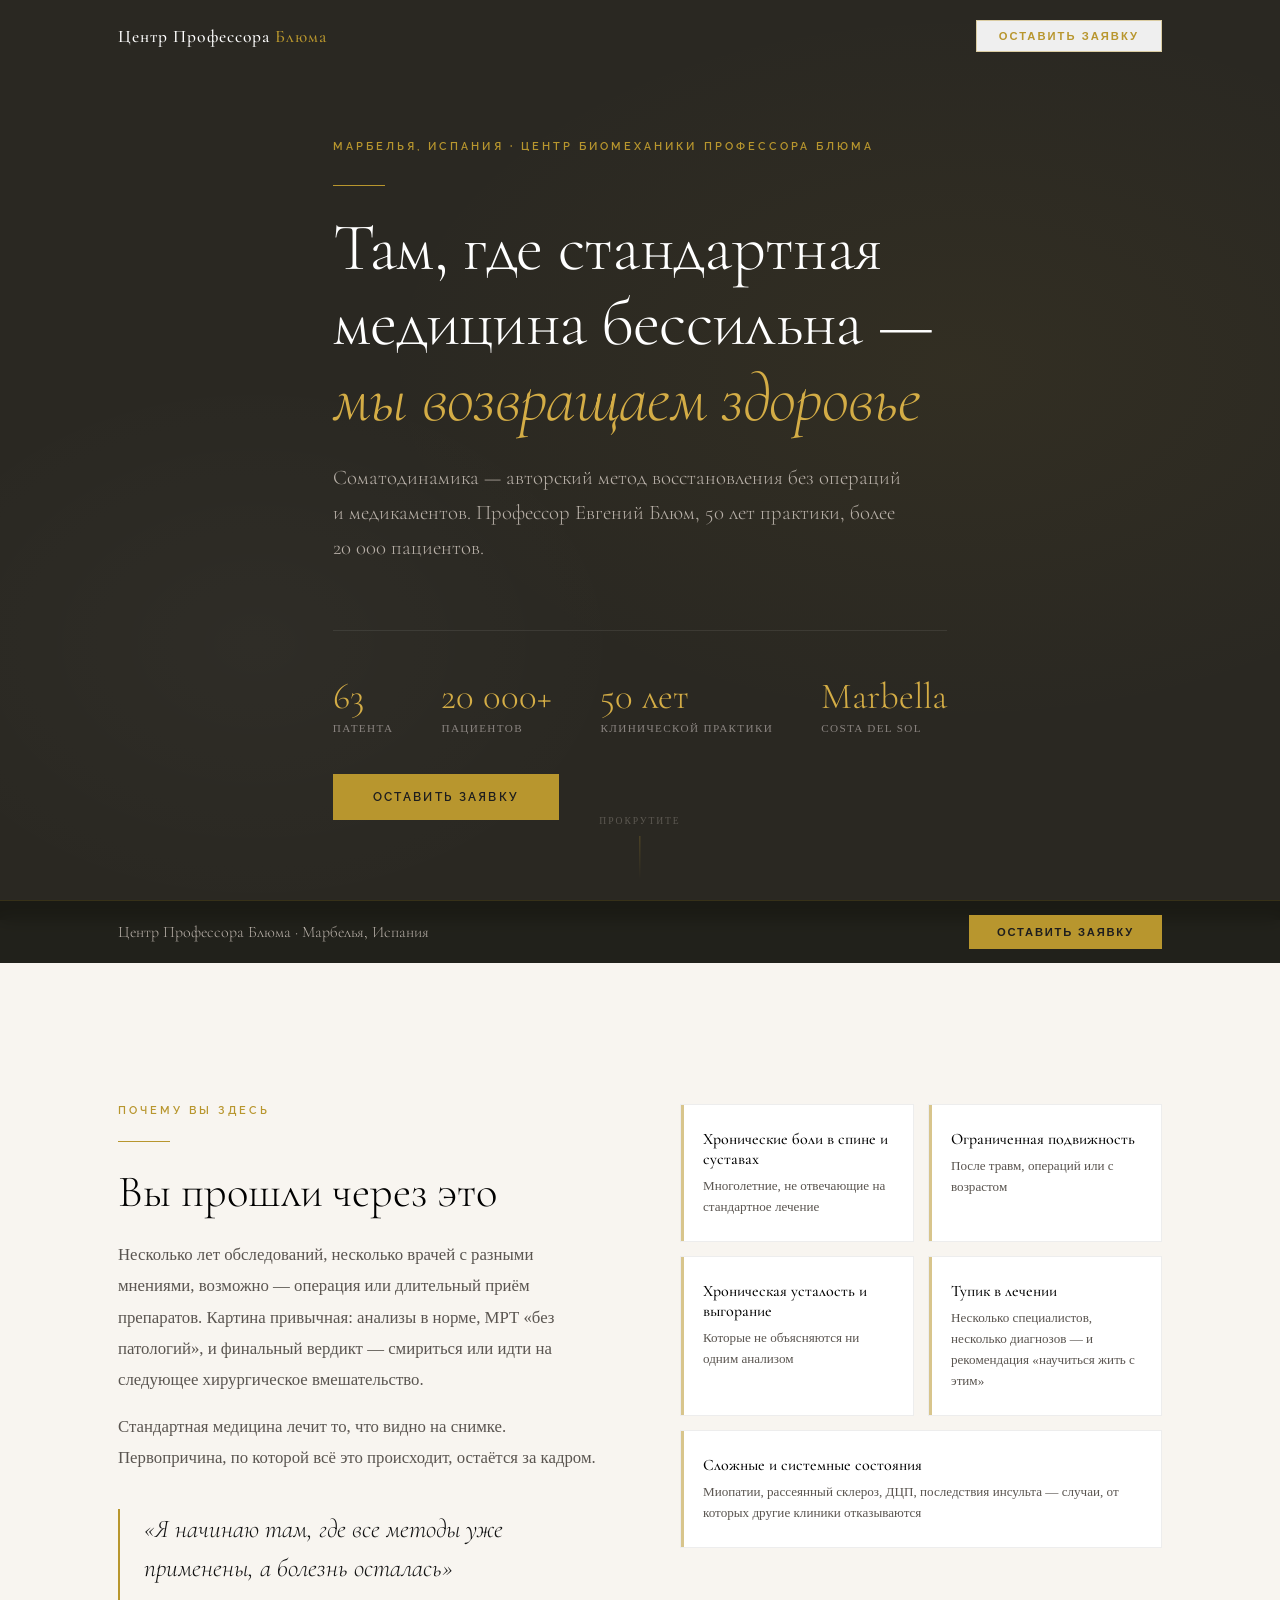
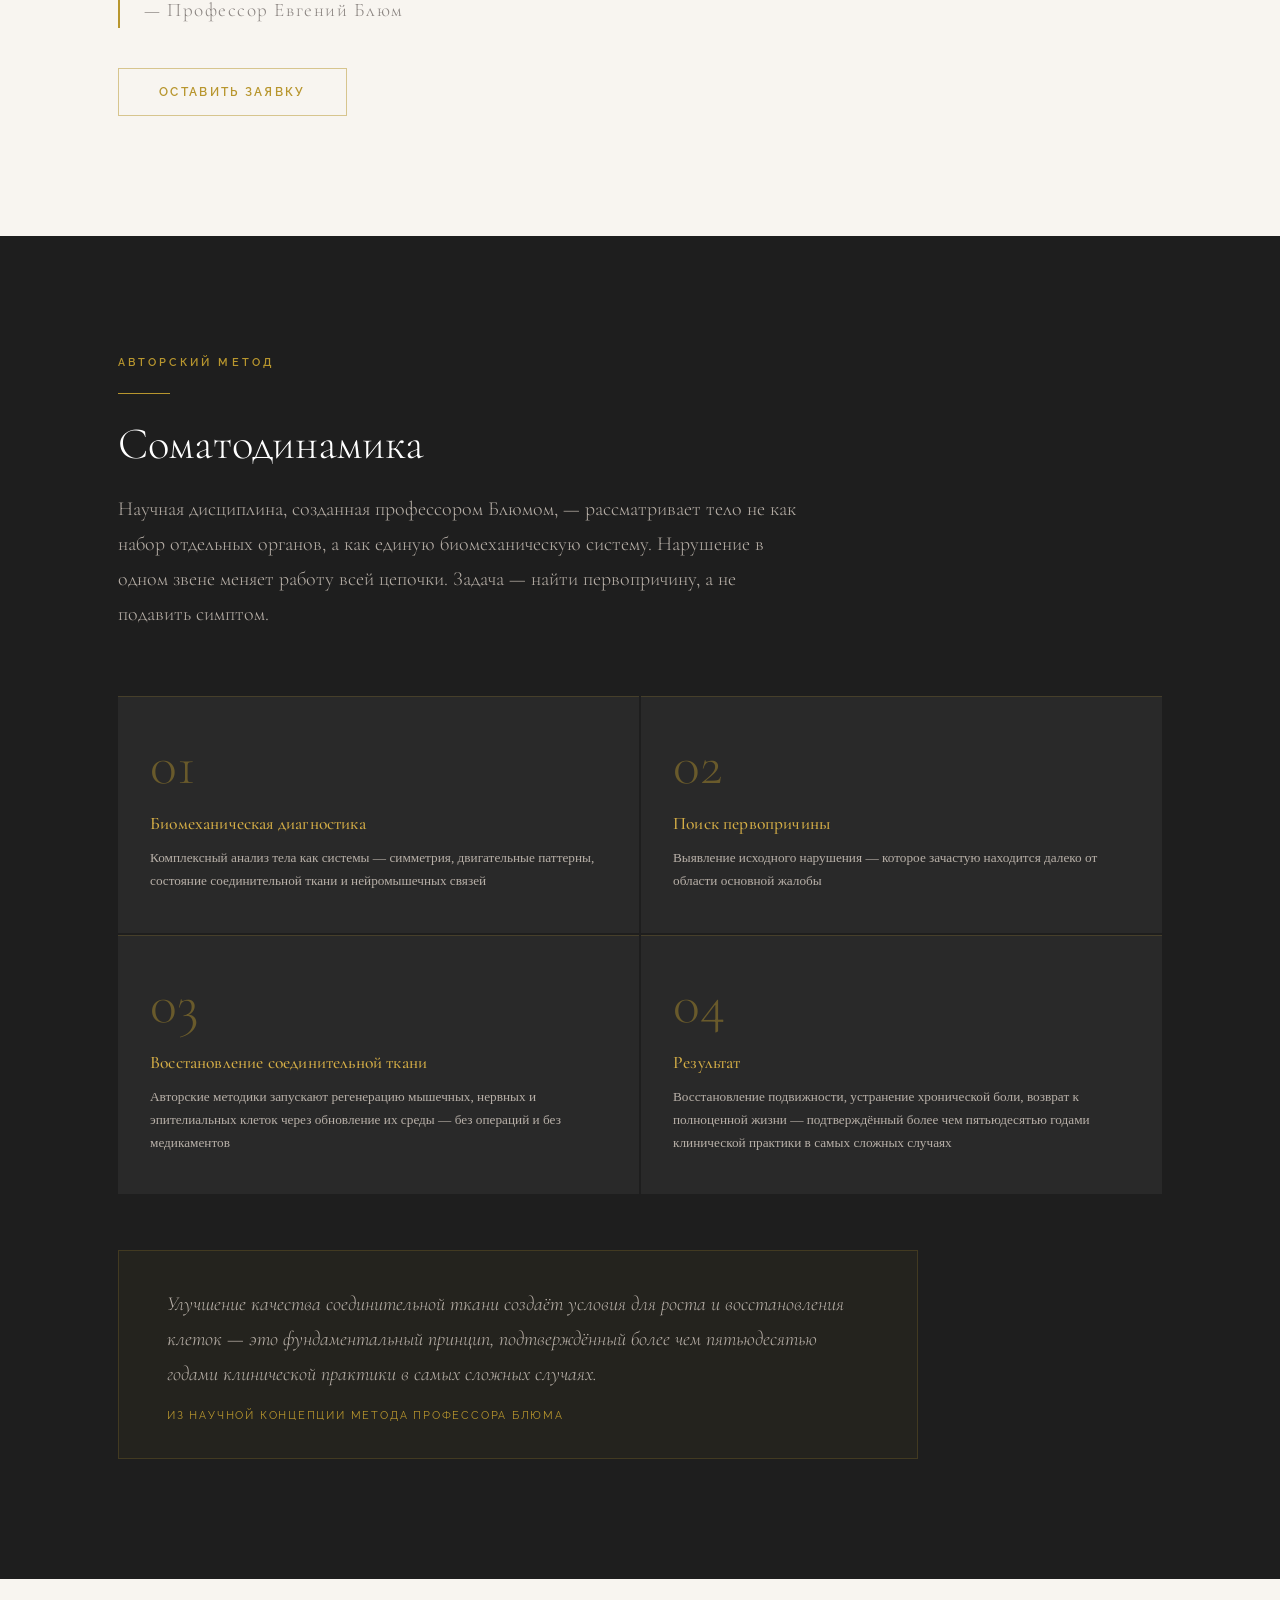
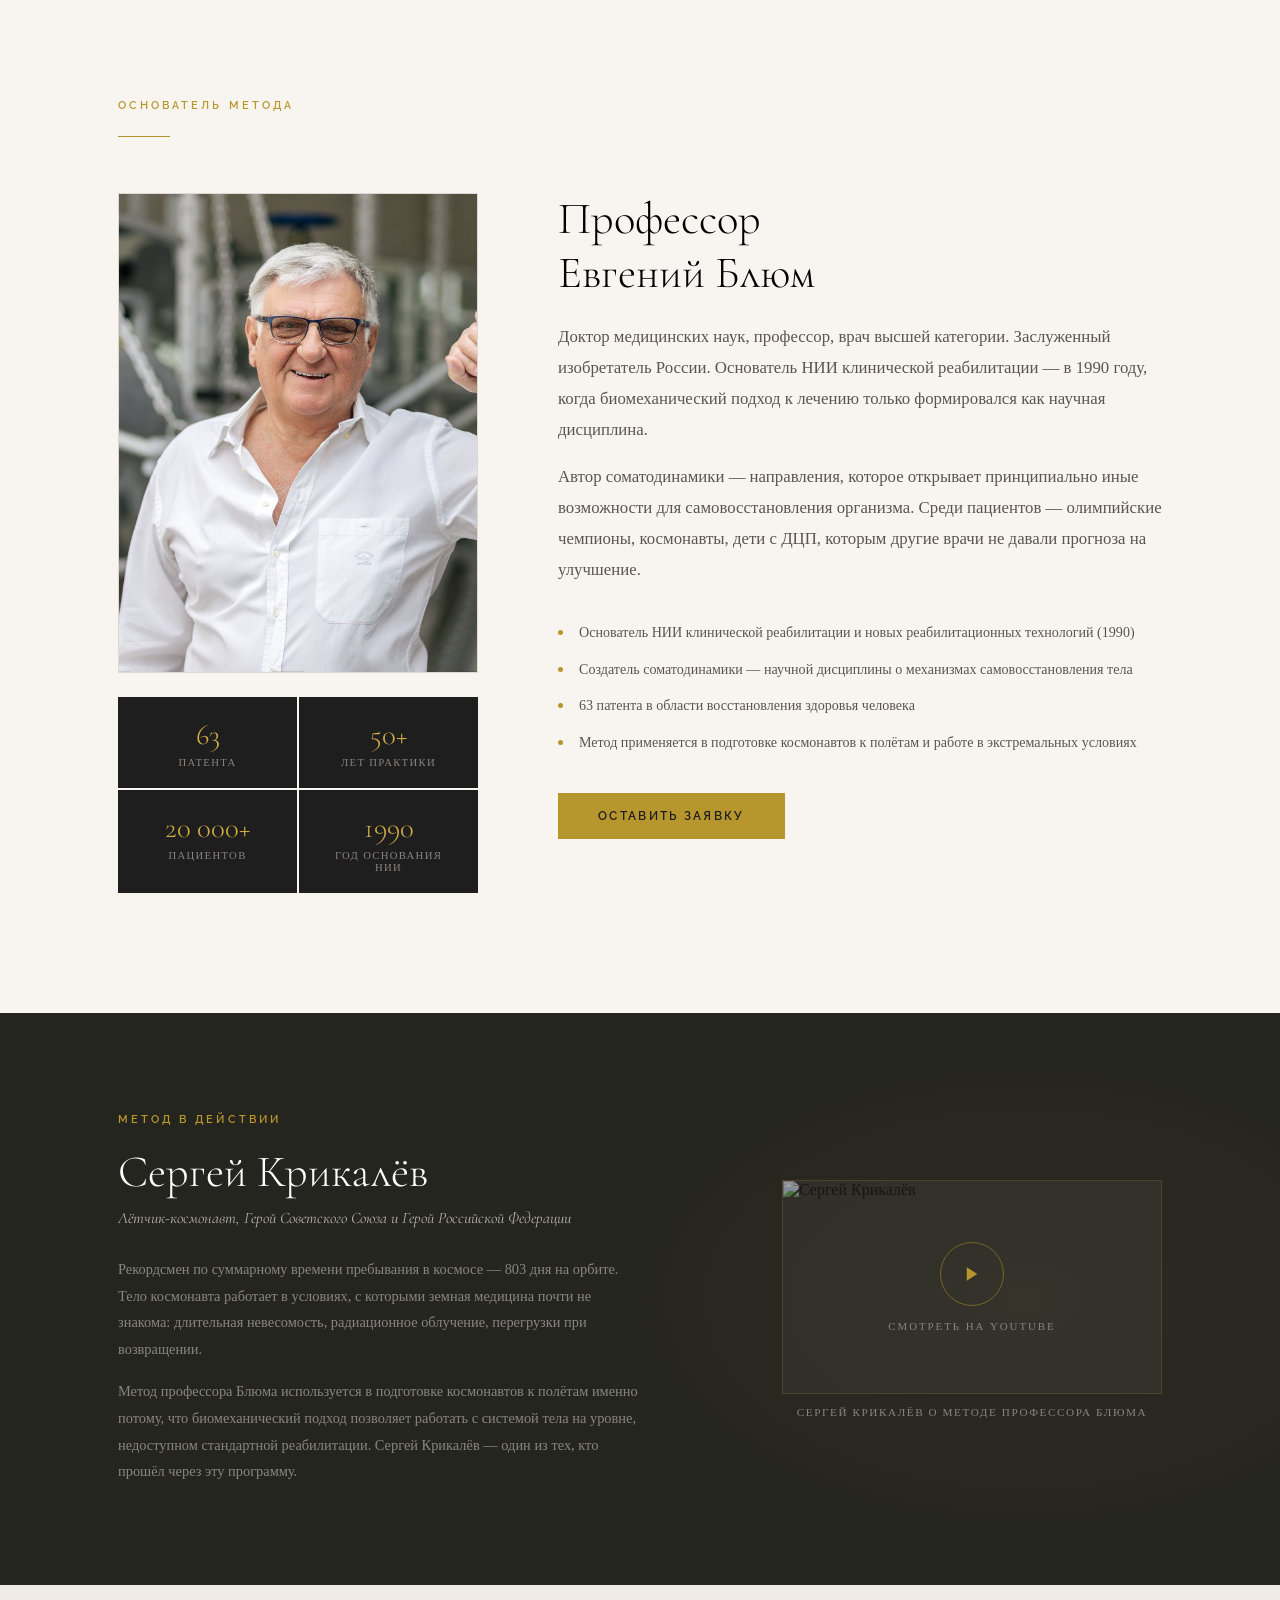
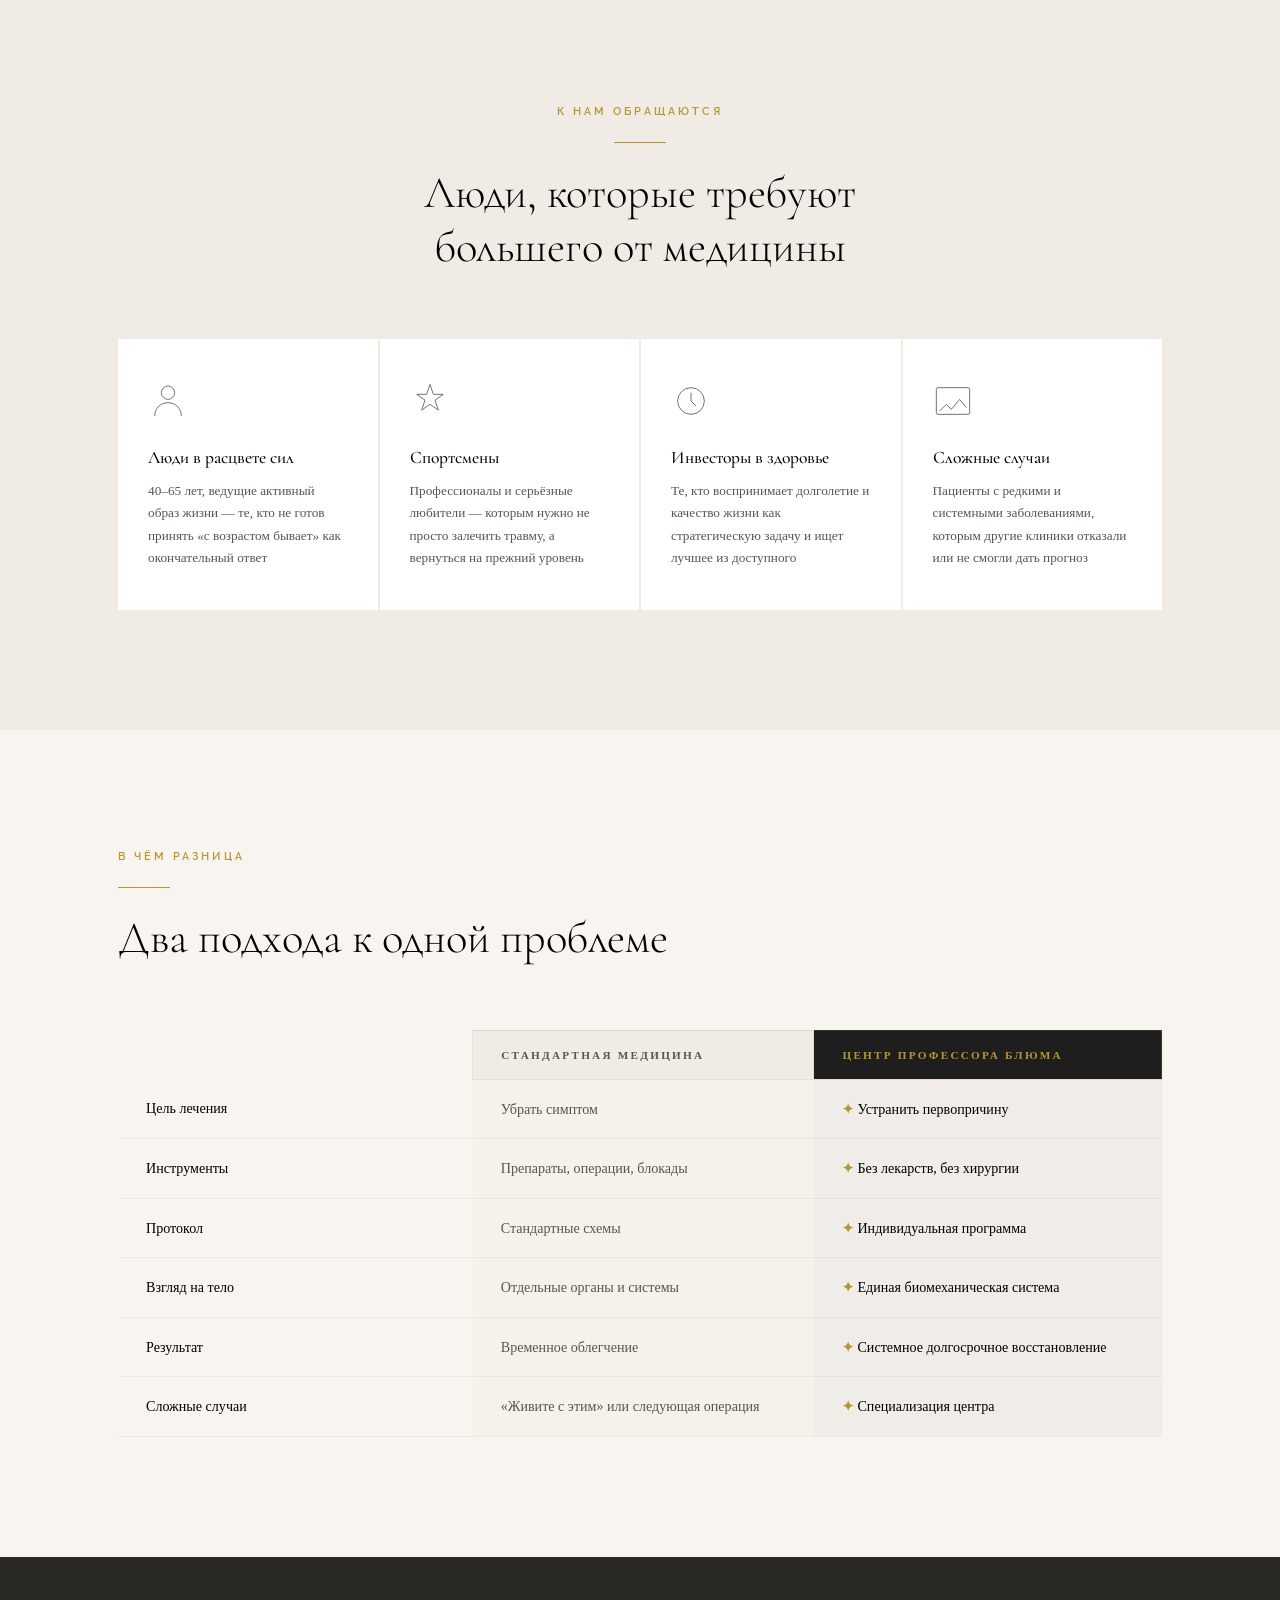
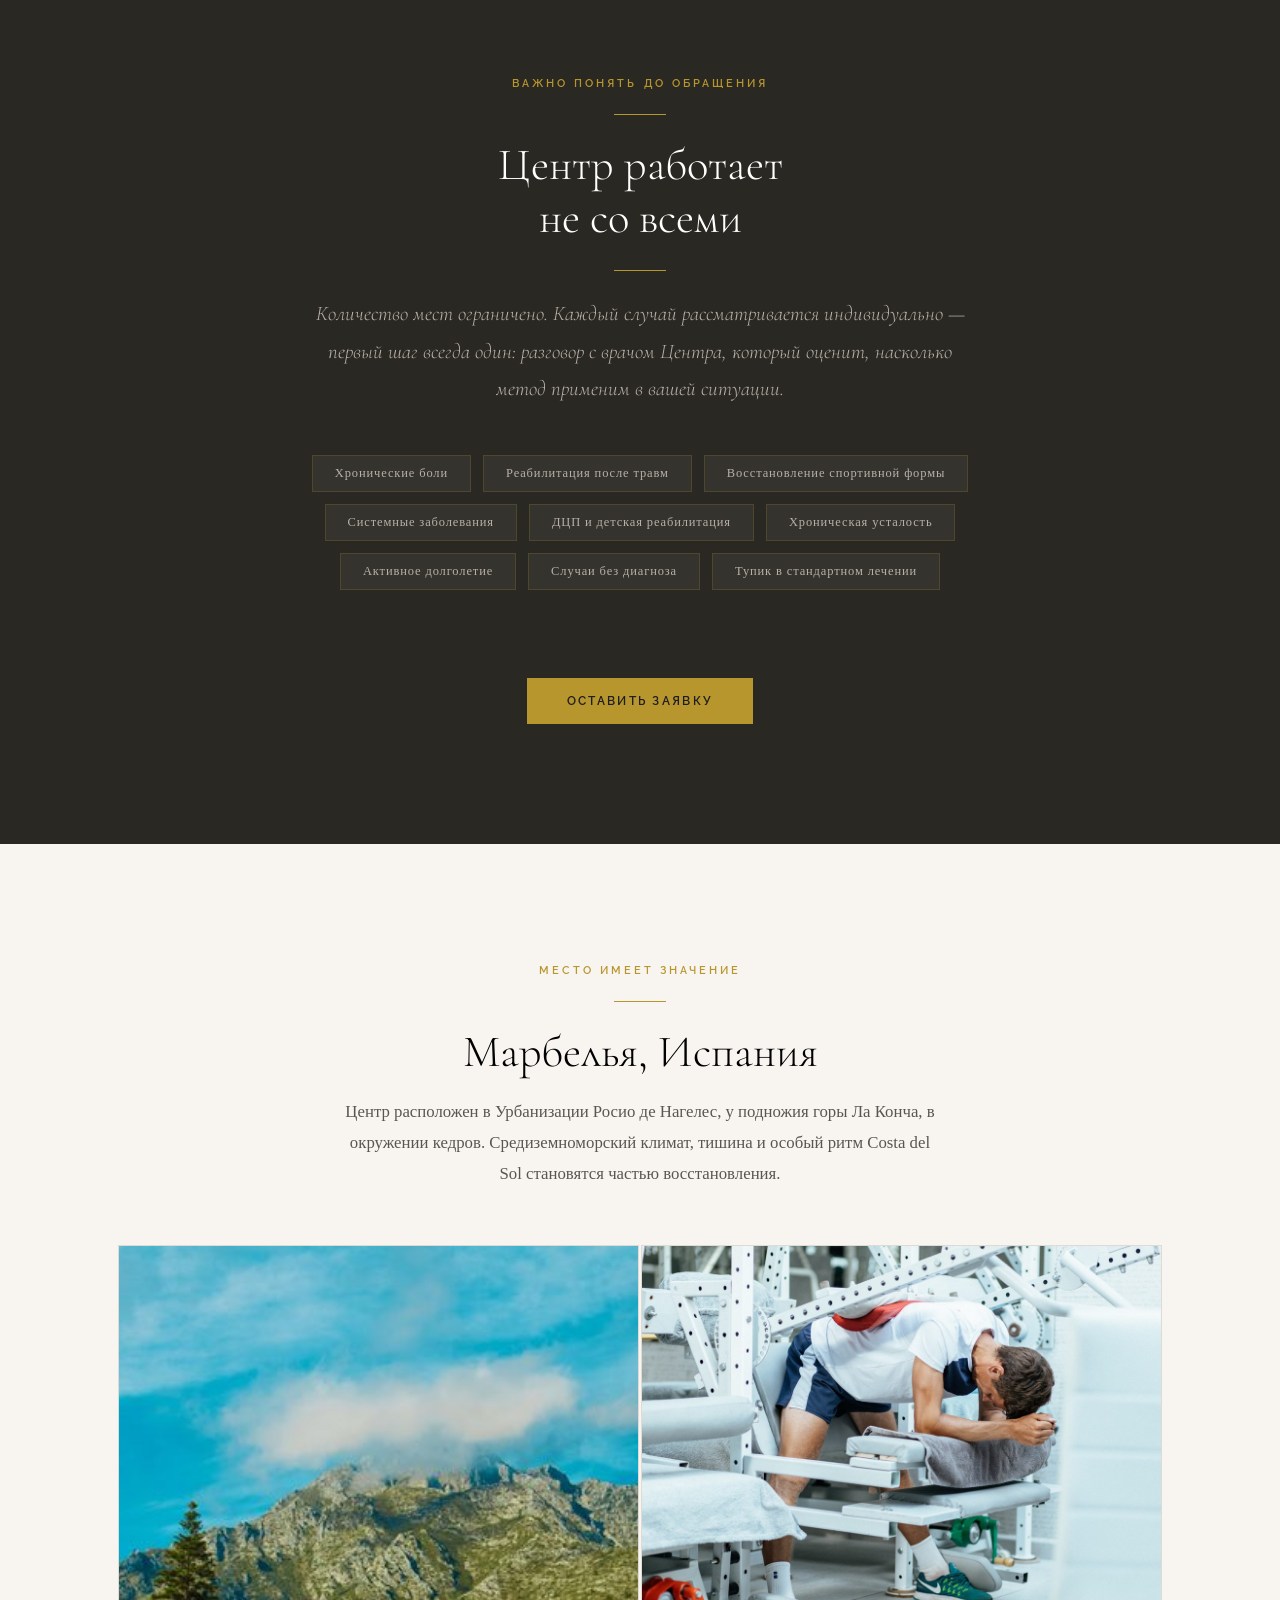
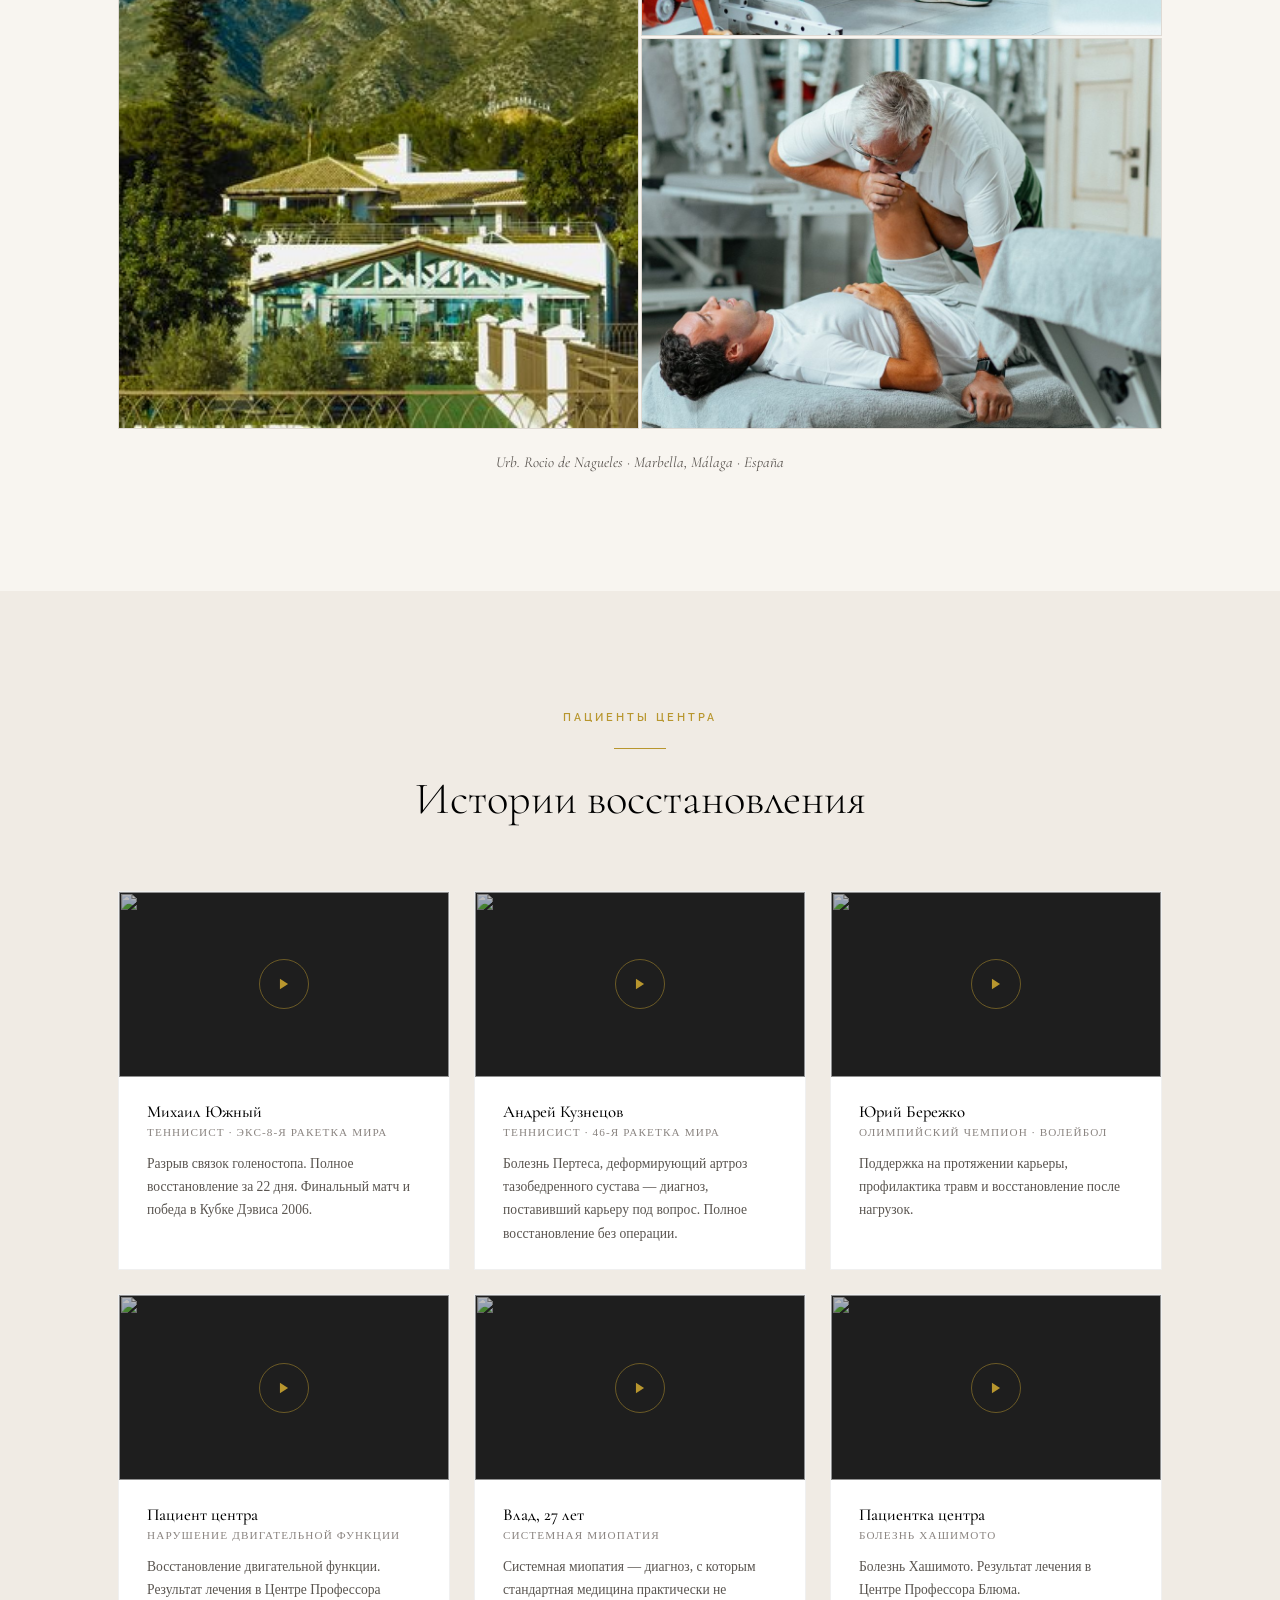
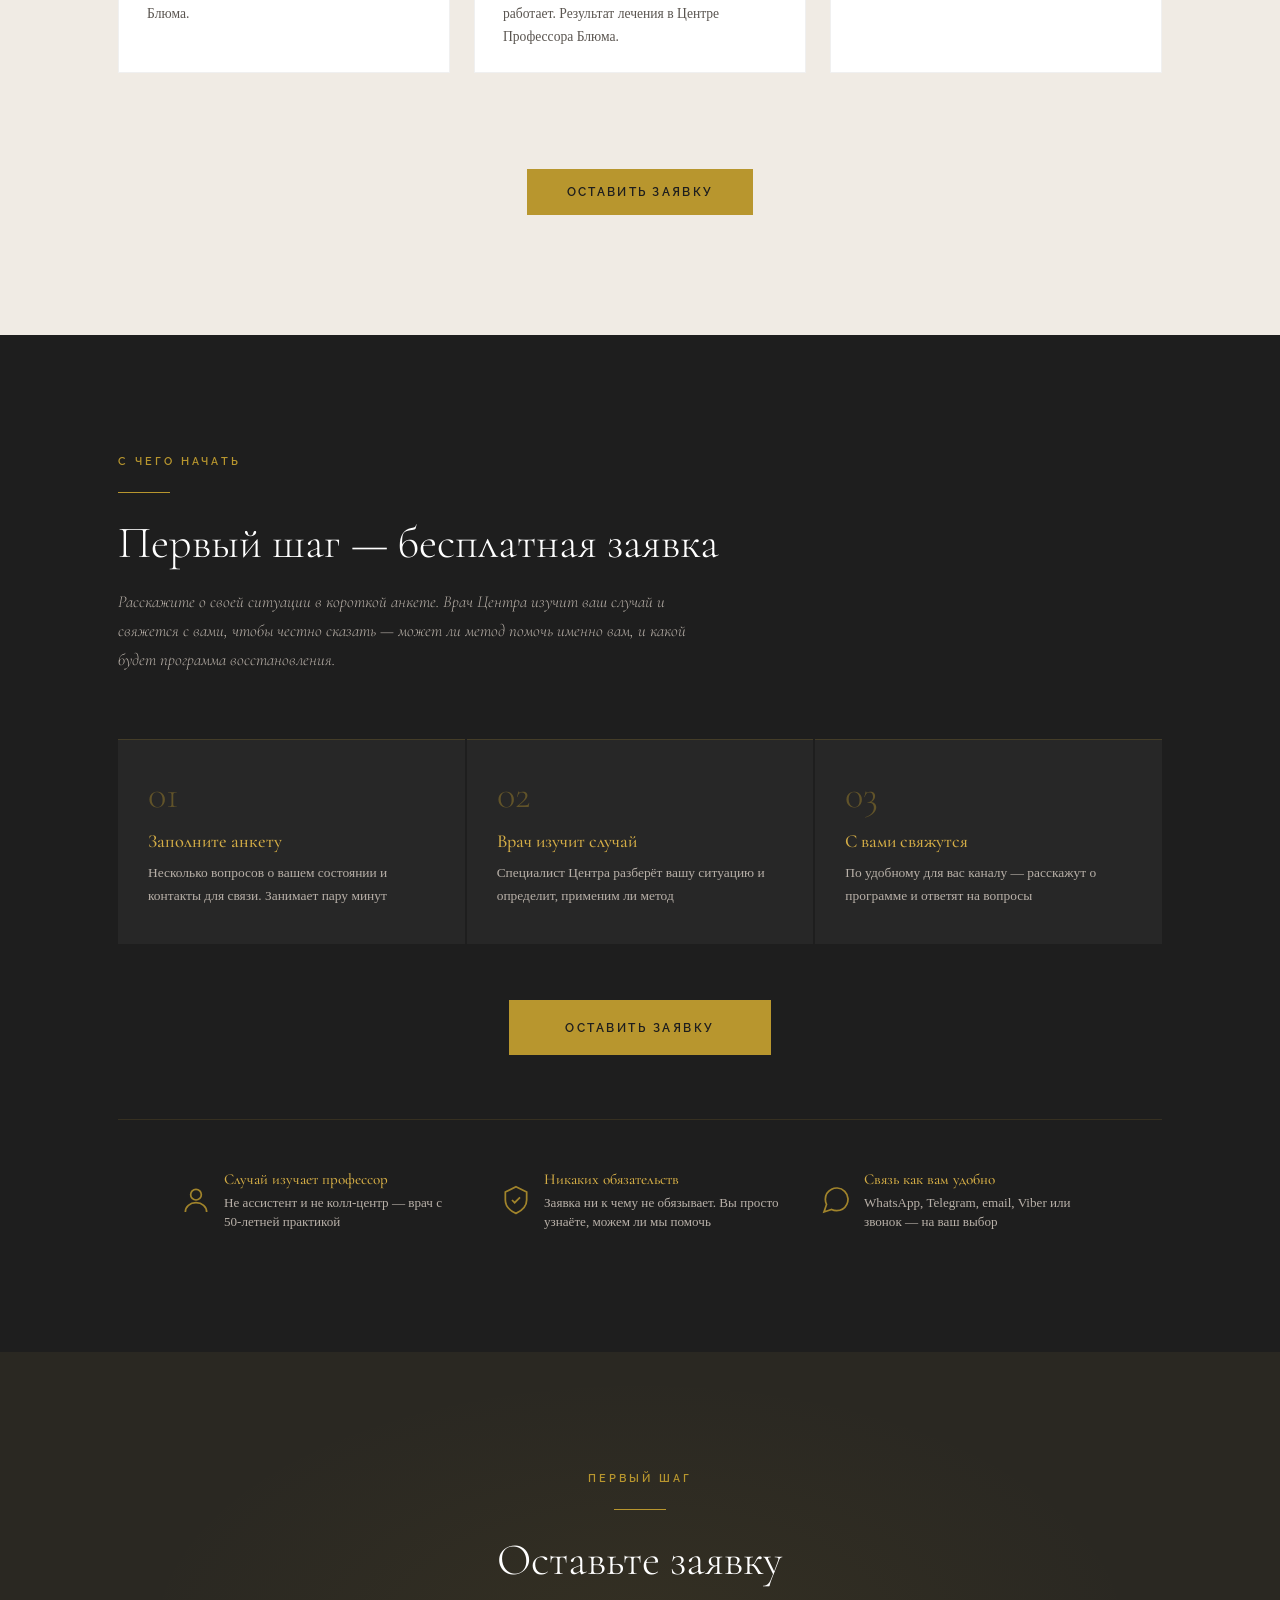
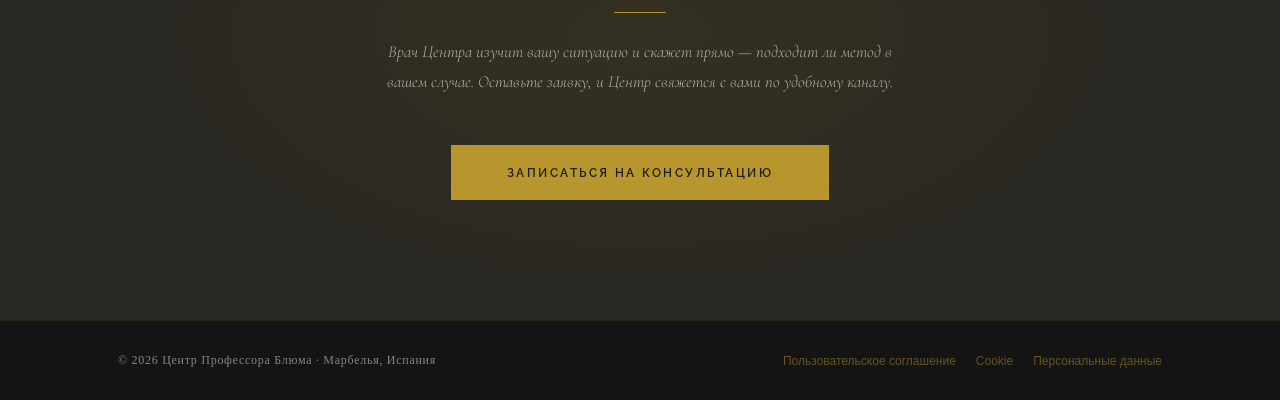
==== commit 51e3b613: "Update index.html" ====
--- a/index.html
+++ b/index.html
@@ -1,6 +1,7 @@
 <!DOCTYPE html>
 <html lang="ru">
 <head>
+  <meta charset="UTF-8">
   <!-- Google Tag Manager -->
 <script>(function(w,d,s,l,i){w[l]=w[l]||[];w[l].push({'gtm.start':
 new Date().getTime(),event:'gtm.js'});var f=d.getElementsByTagName(s)[0],
@@ -25,7 +26,7 @@
 src="https://www.facebook.com/tr?id=1443785594173920&ev=PageView&noscript=1"
 /></noscript>
 <!-- End Meta Pixel Code -->
-<meta charset="UTF-8">
+
 <meta name="viewport" content="width=device-width, initial-scale=1.0">
 <title>Центр Профессора Блюма — Марбелья, Испания</title>
 <meta name="description" content="Соматодинамика — биомеханическое восстановление без операций и медикаментов. Центр Профессора Евгения Блюма, Марбелья.">
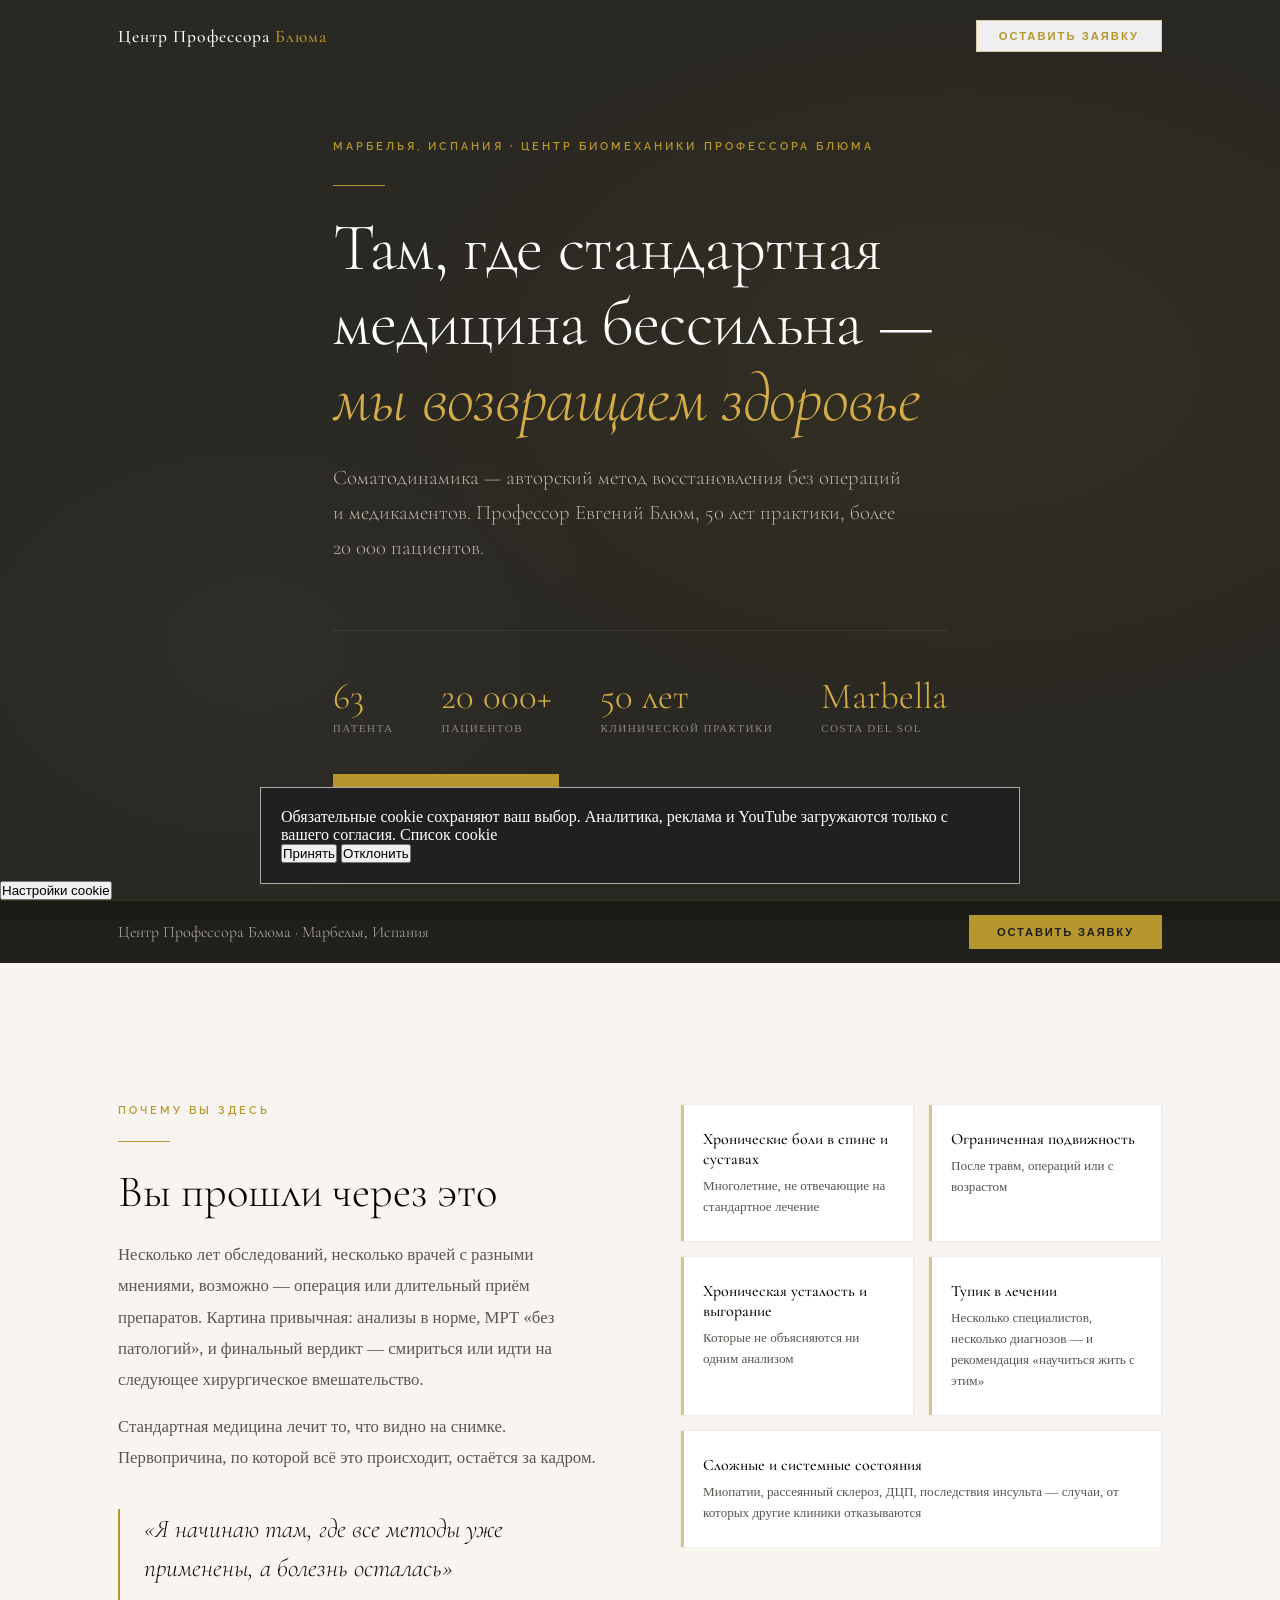
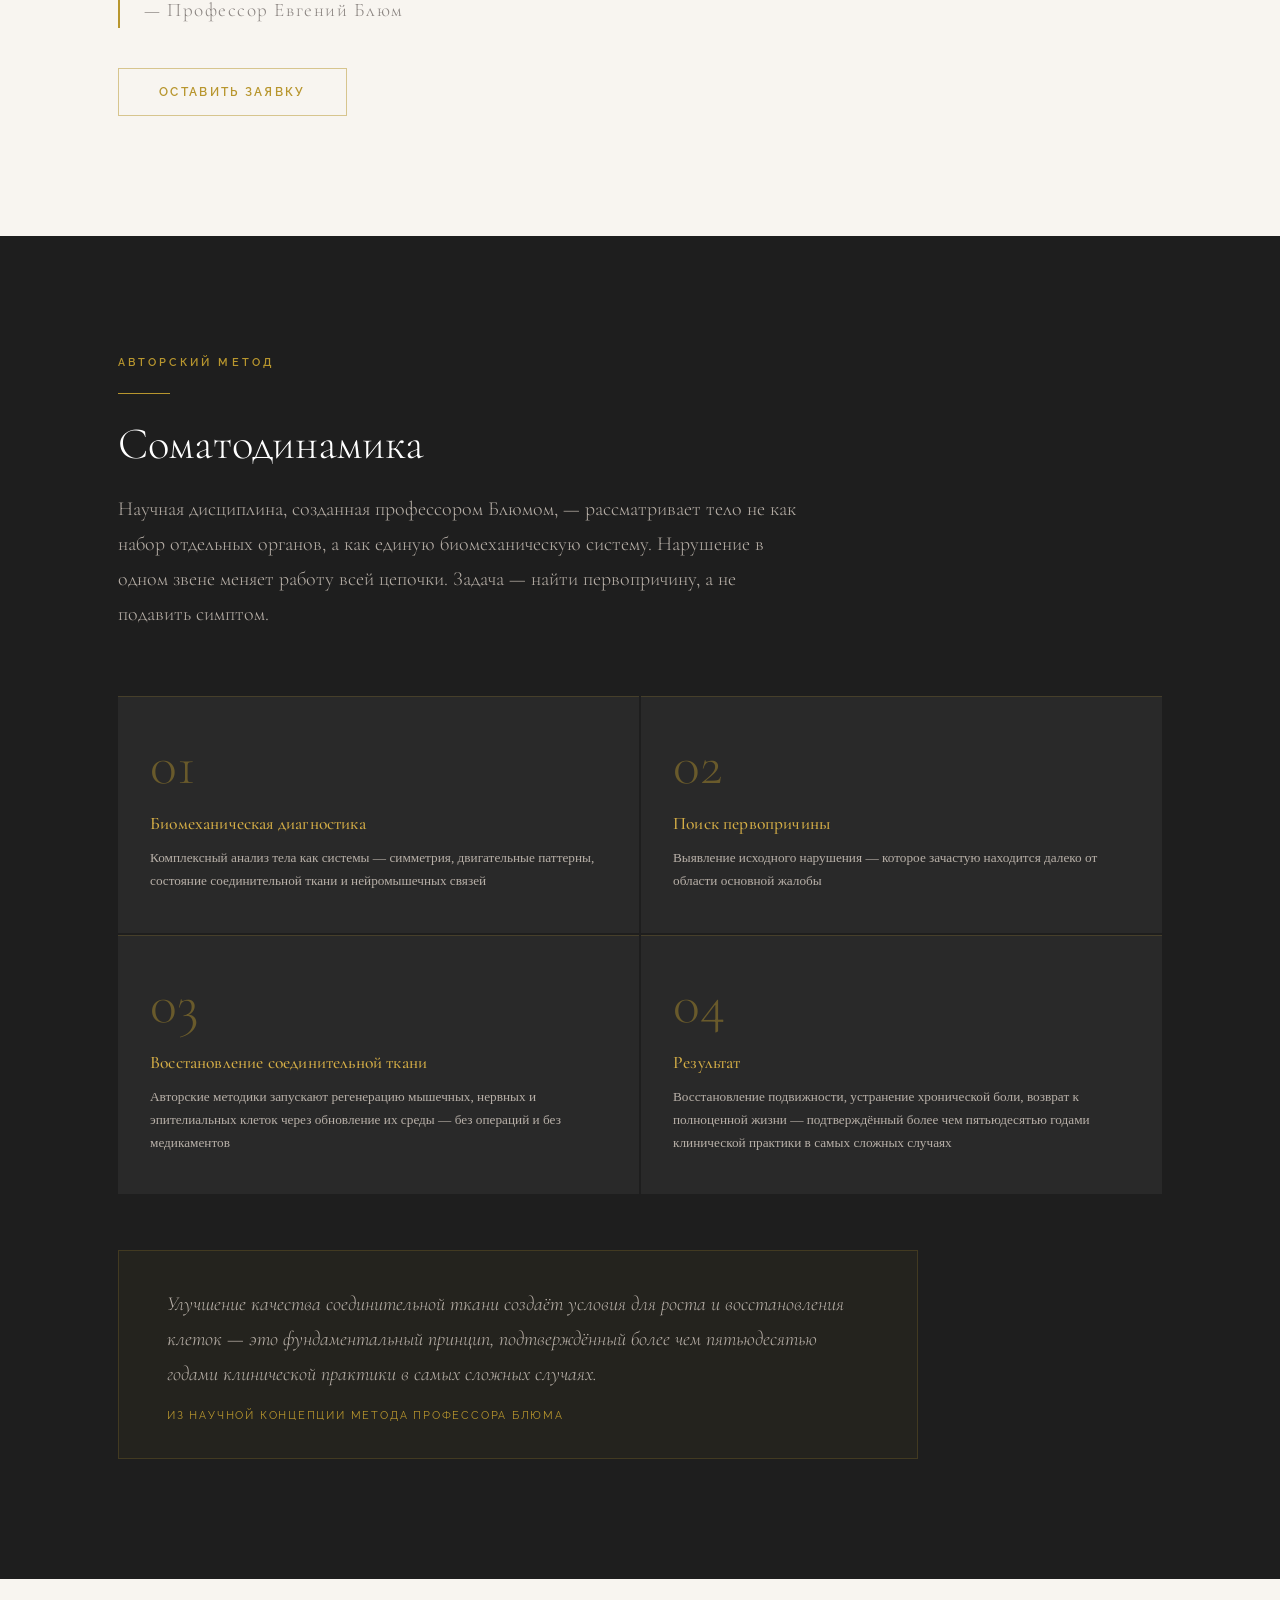
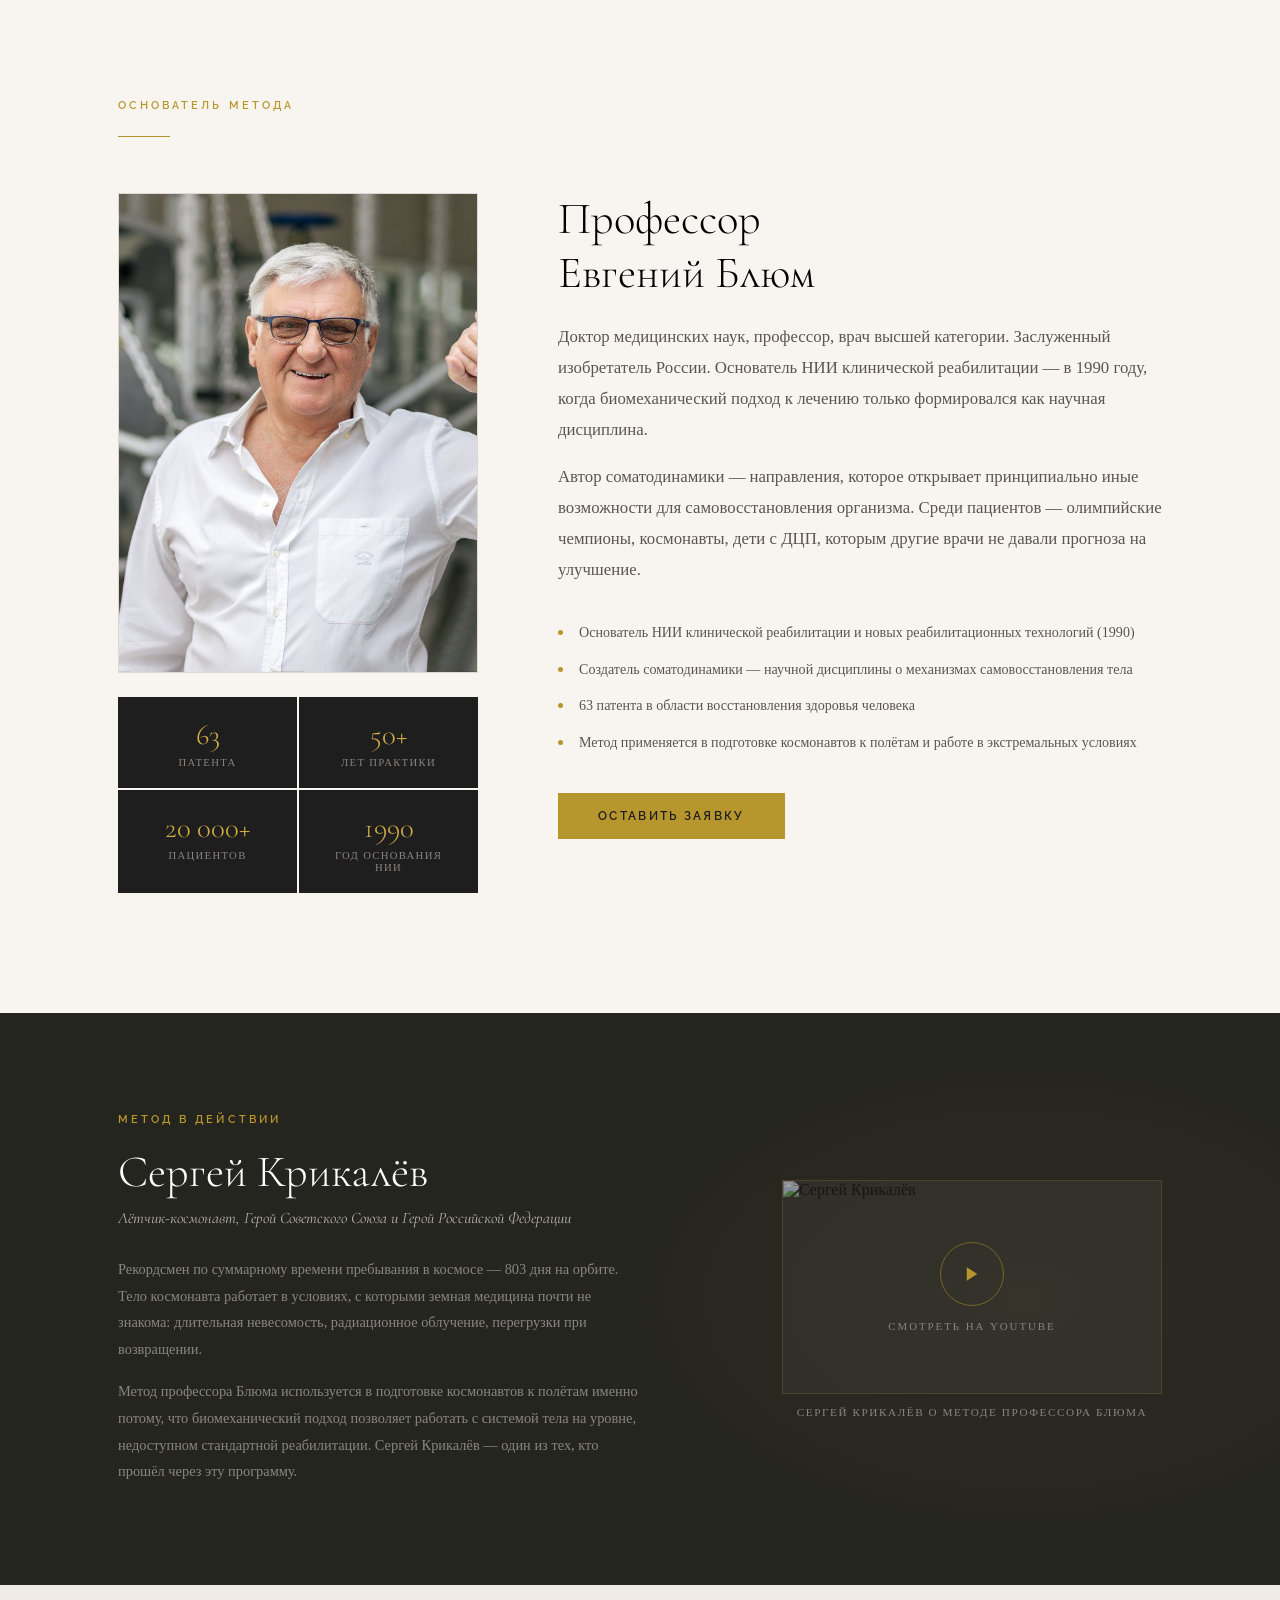
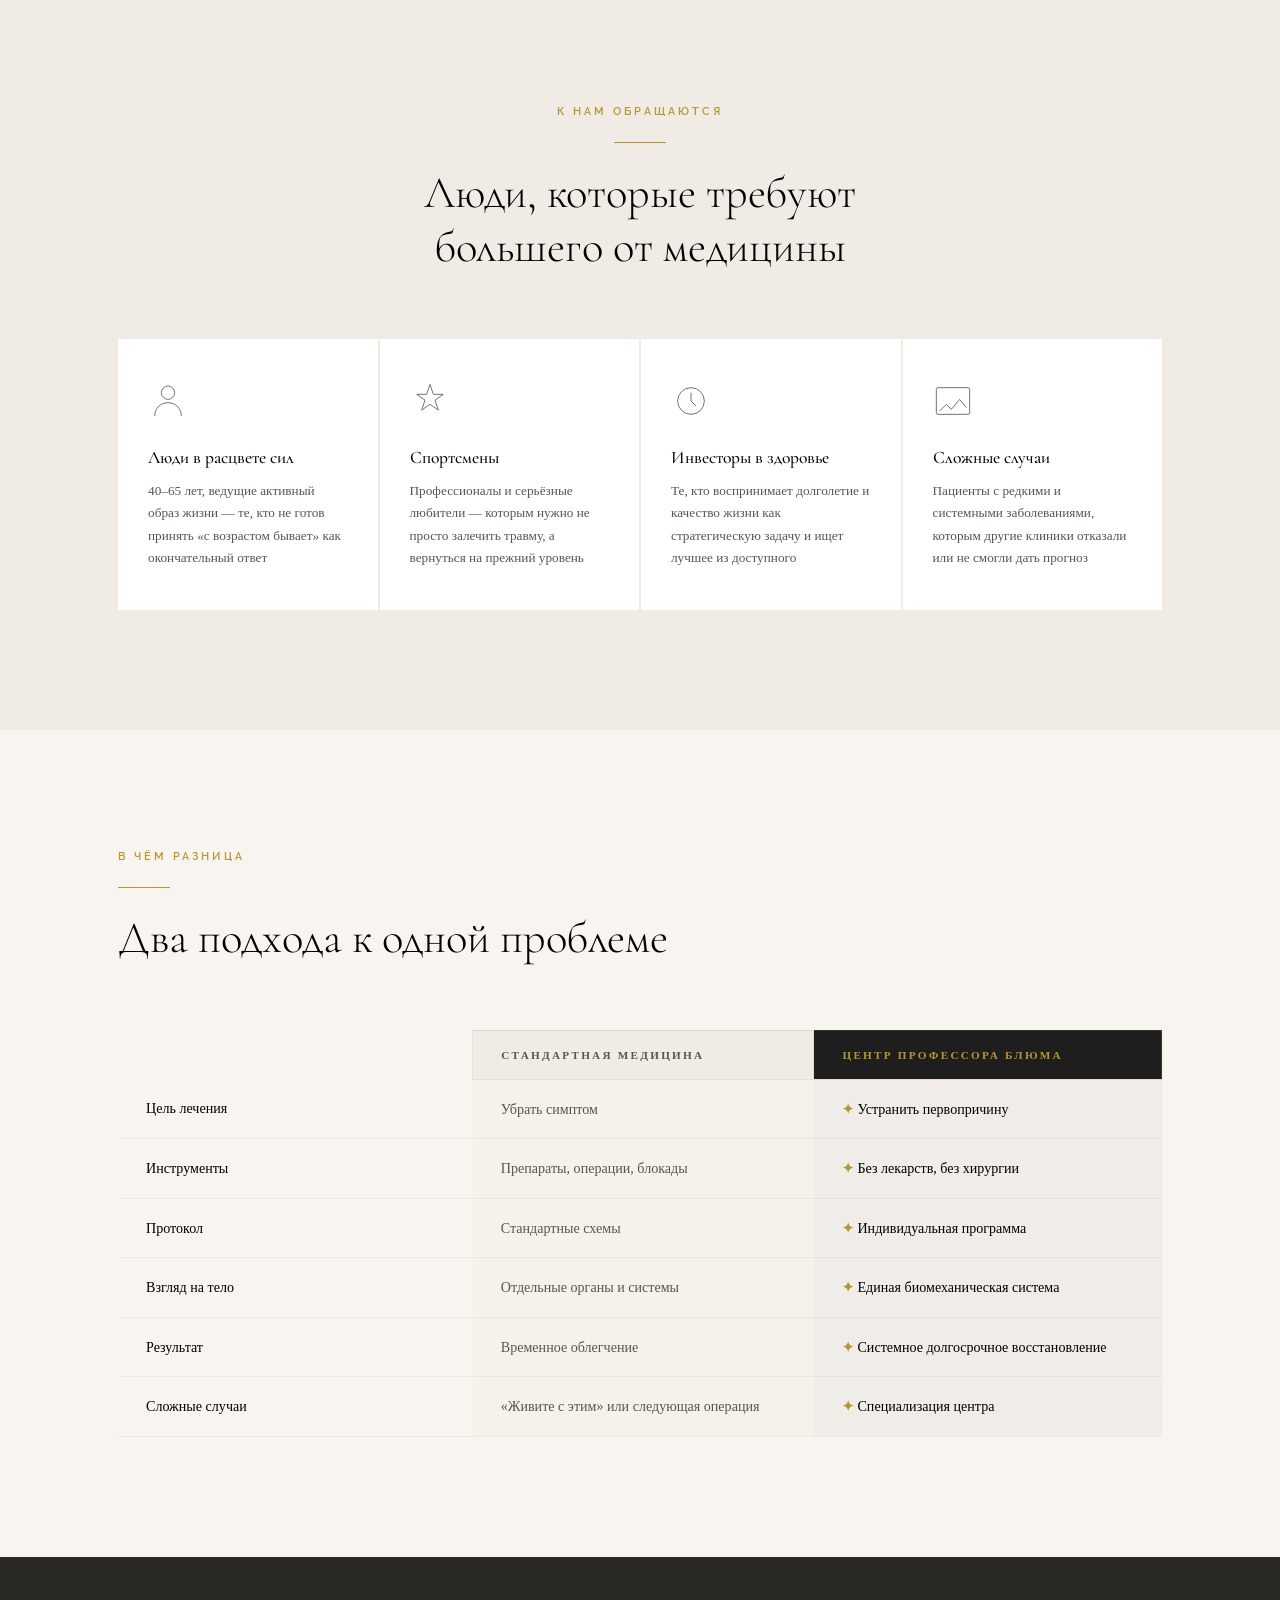
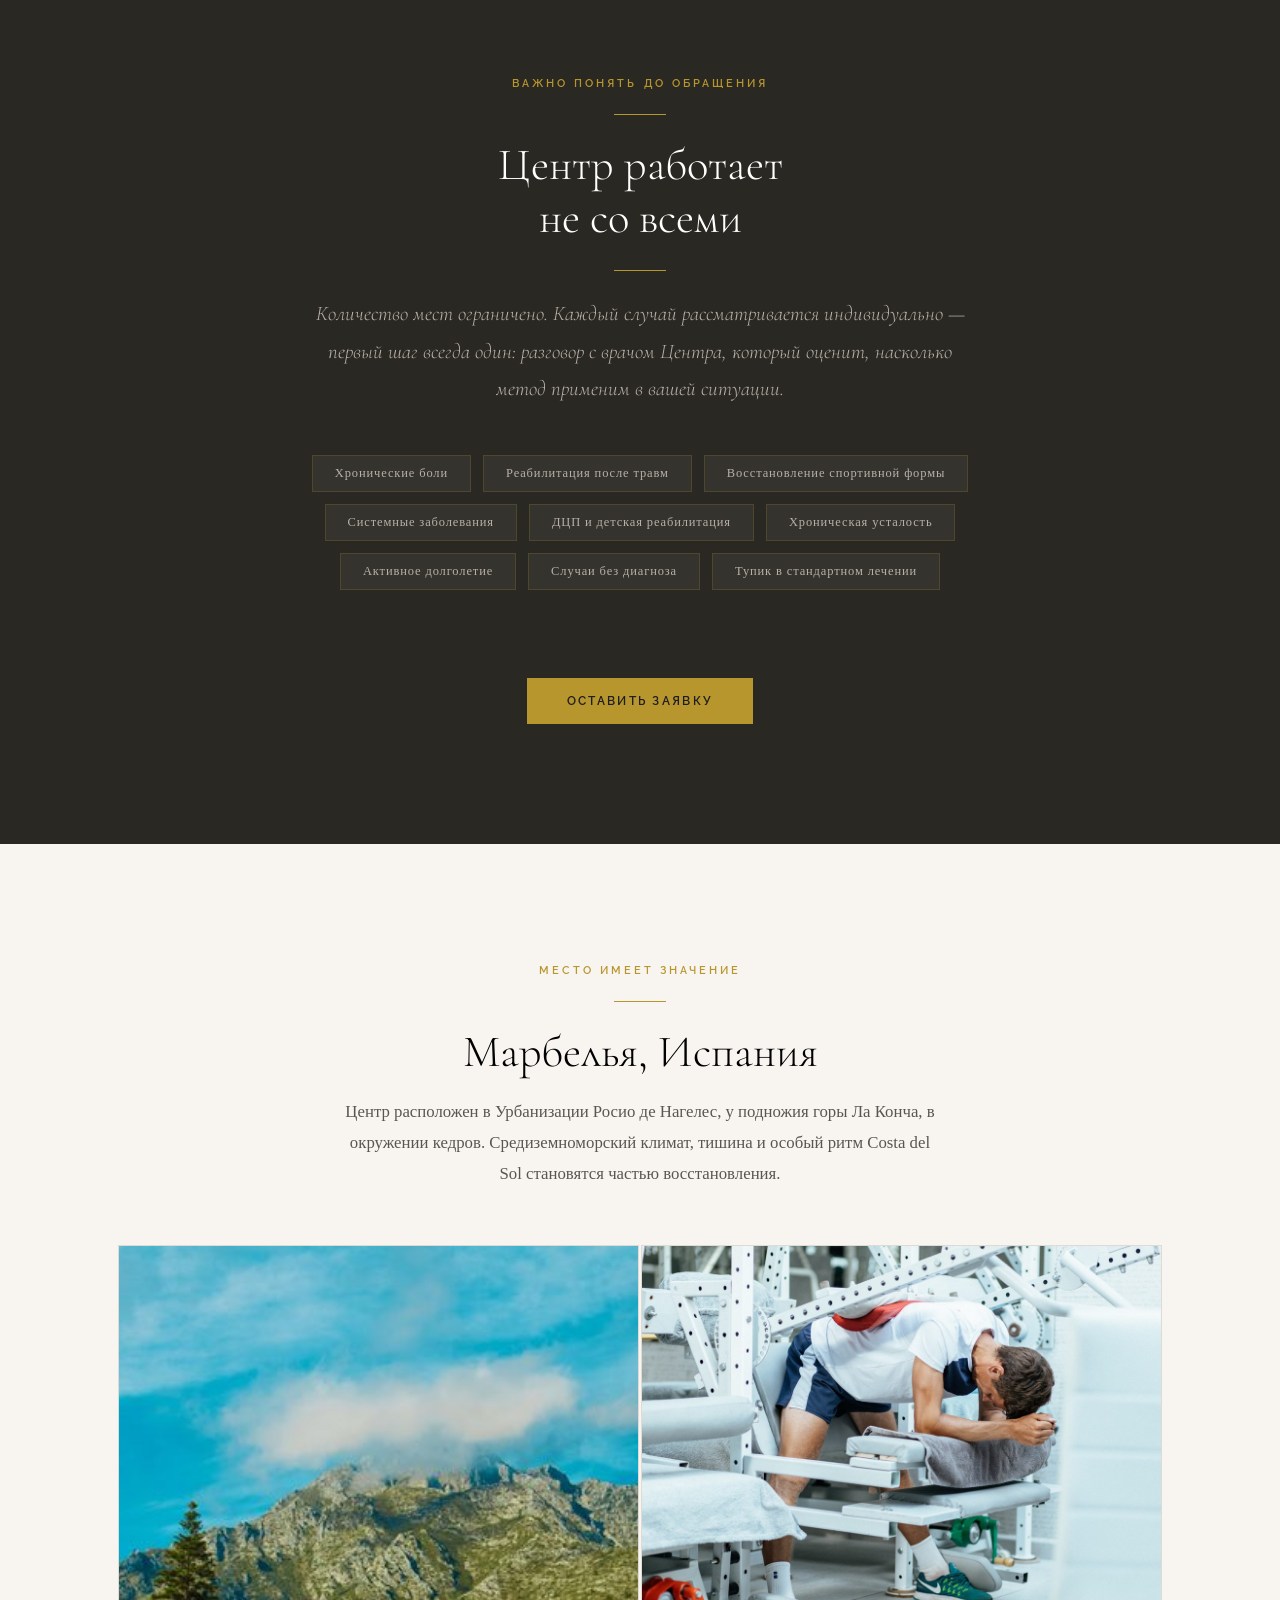
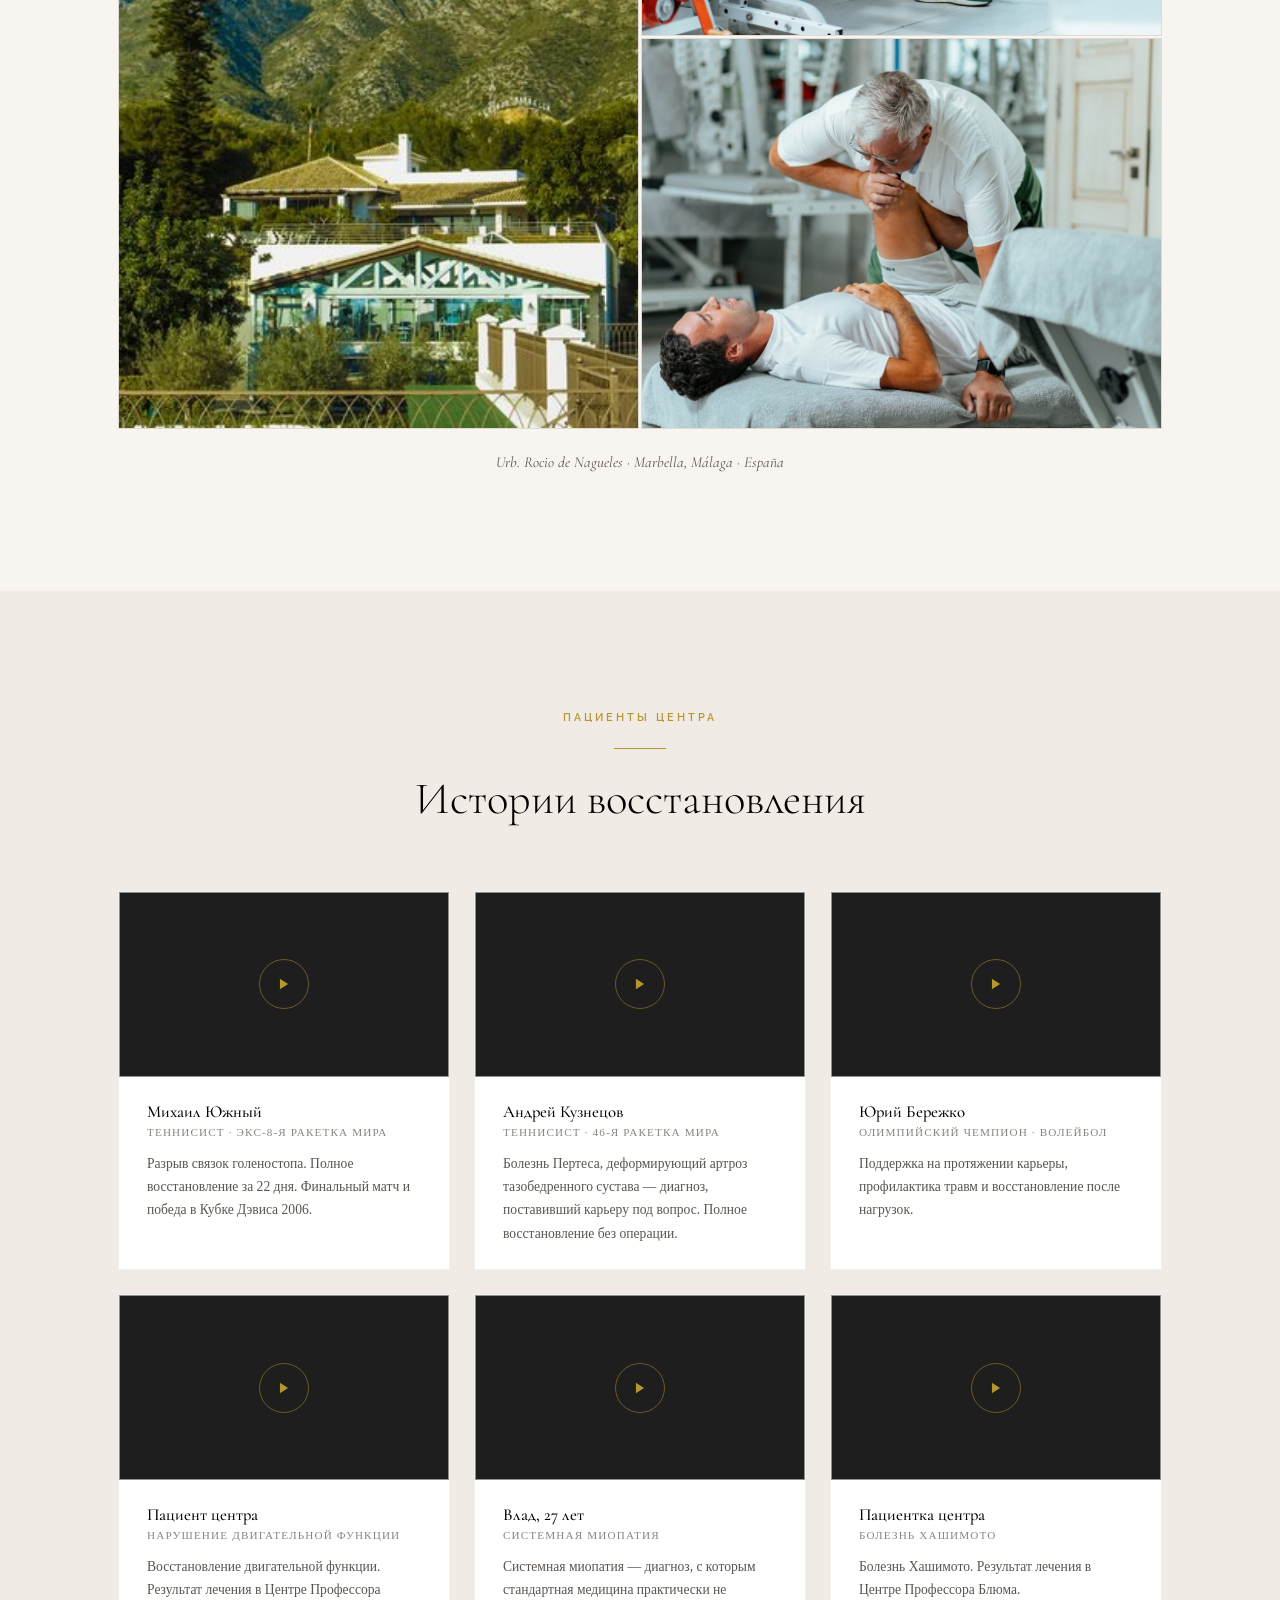
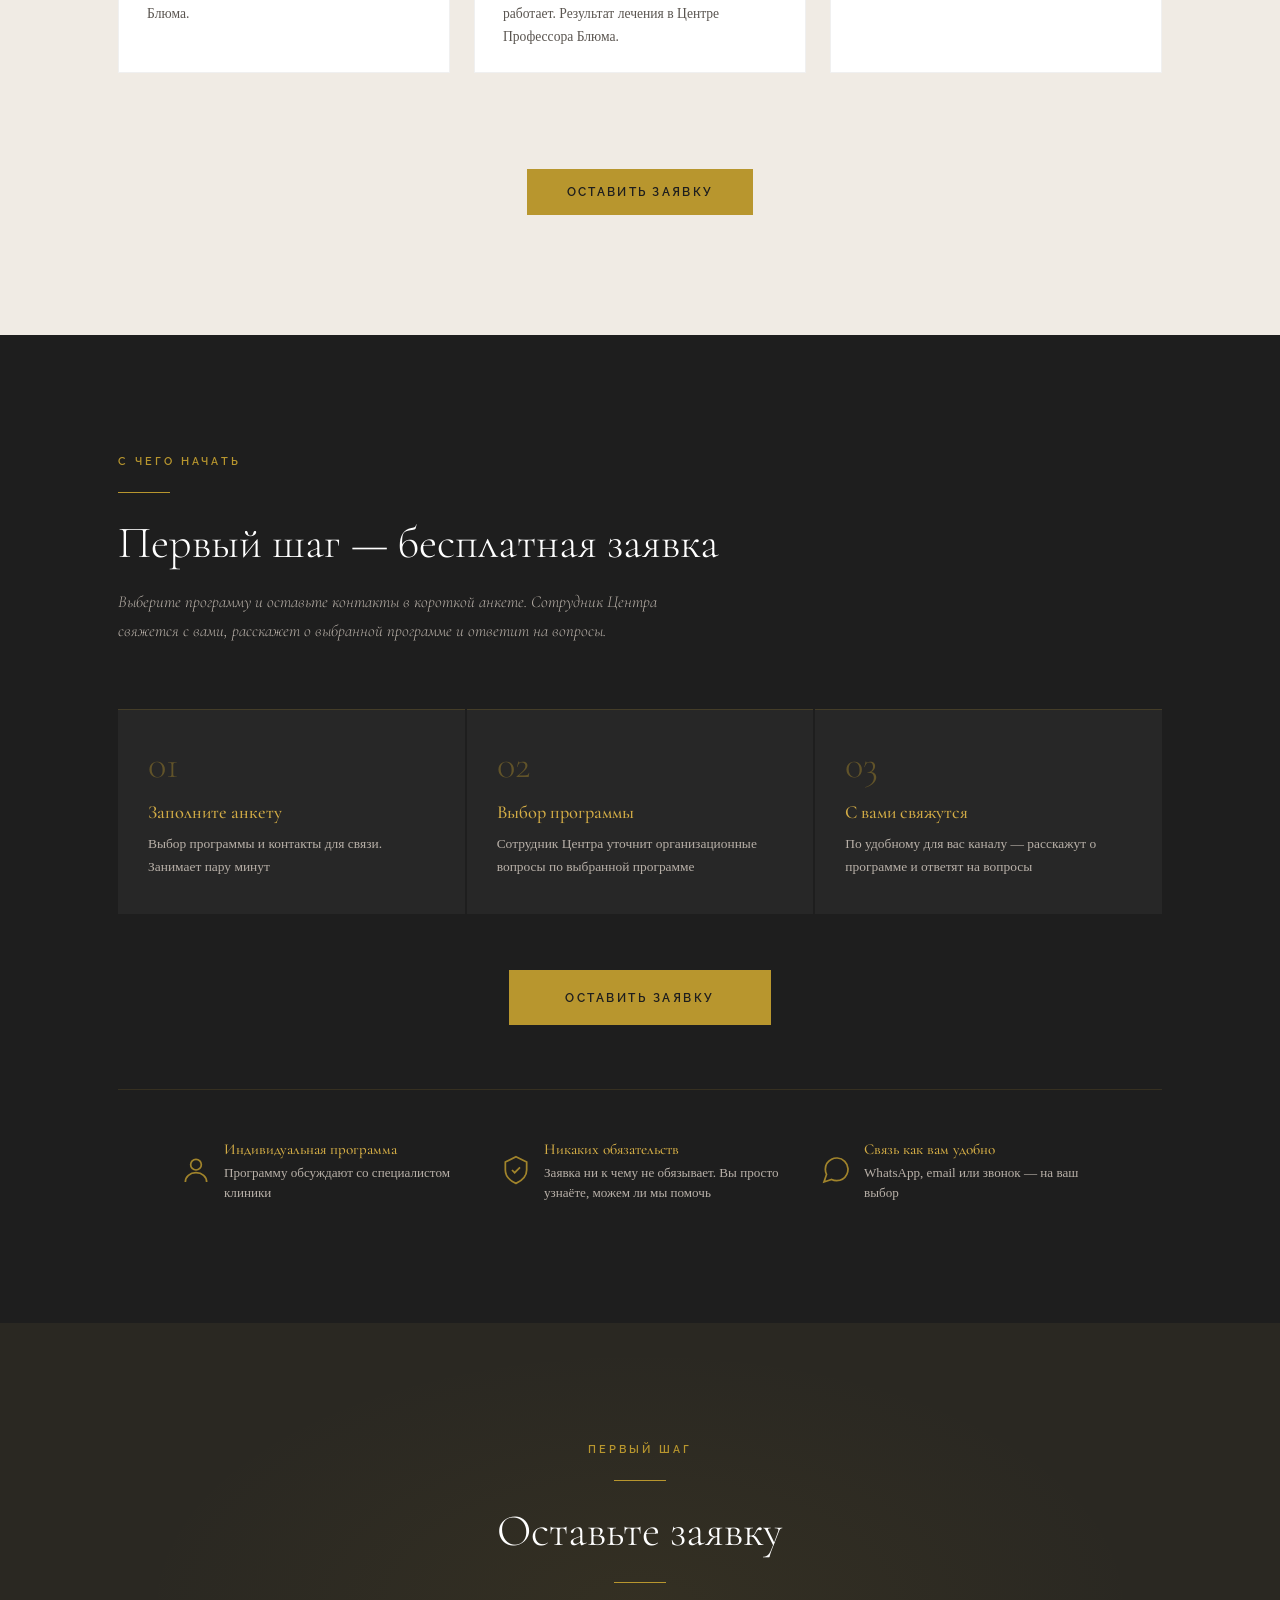
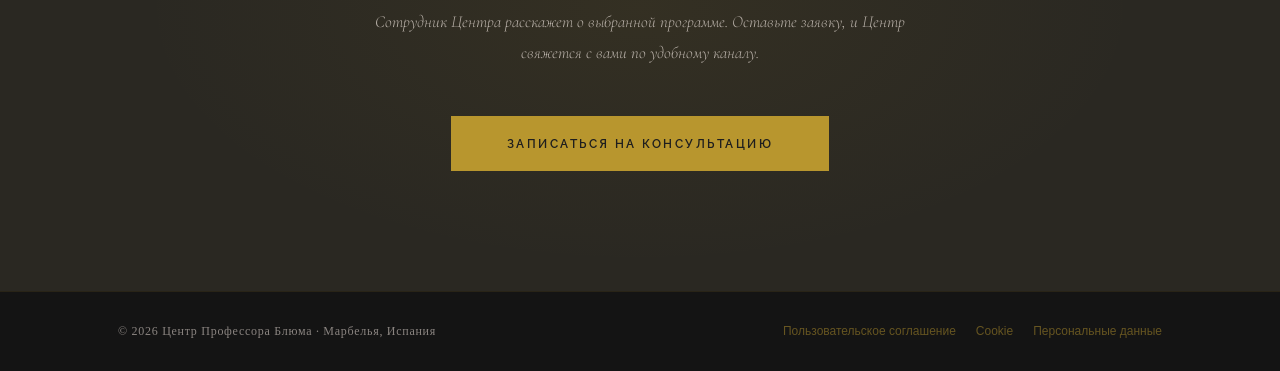
==== commit 57eb0097: "Restrict landing pages, minimize contact forms and gate tracking on consent" ====
--- a/index.html
+++ b/index.html
@@ -3,28 +3,11 @@
 <head>
   <meta charset="UTF-8">
   <!-- Google Tag Manager -->
-<script>(function(w,d,s,l,i){w[l]=w[l]||[];w[l].push({'gtm.start':
-new Date().getTime(),event:'gtm.js'});var f=d.getElementsByTagName(s)[0],
-j=d.createElement(s),dl=l!='dataLayer'?'&l='+l:'';j.async=true;j.src=
-'https://www.googletagmanager.com/gtm.js?id='+i+dl;f.parentNode.insertBefore(j,f);
-})(window,document,'script','dataLayer','GTM-T7GP6RK8');</script>
+
 <!-- End Google Tag Manager -->
 <!-- Meta Pixel Code -->
-<script>
-!function(f,b,e,v,n,t,s)
-{if(f.fbq)return;n=f.fbq=function(){n.callMethod?
-n.callMethod.apply(n,arguments):n.queue.push(arguments)};
-if(!f._fbq)f._fbq=n;n.push=n;n.loaded=!0;n.version='2.0';
-n.queue=[];t=b.createElement(e);t.async=!0;
-t.src=v;s=b.getElementsByTagName(e)[0];
-s.parentNode.insertBefore(t,s)}(window, document,'script',
-'https://connect.facebook.net/en_US/fbevents.js');
-fbq('init', '1443785594173920');
-fbq('track', 'PageView');
-</script>
-<noscript><img height="1" width="1" style="display:none"
-src="https://www.facebook.com/tr?id=1443785594173920&ev=PageView&noscript=1"
-/></noscript>
+
+
 <!-- End Meta Pixel Code -->
 
 <meta name="viewport" content="width=device-width, initial-scale=1.0">
@@ -56,8 +39,7 @@
 html { scroll-behavior:smooth; }
 body 
   <!-- Google Tag Manager (noscript) -->
-<noscript><iframe src="https://www.googletagmanager.com/ns.html?id=GTM-T7GP6RK8"
-height="0" width="0" style="display:none;visibility:hidden"></iframe></noscript>
+
 <!-- End Google Tag Manager (noscript) -->
   {
   font-family:var(--sans); color:var(--ink); background:var(--ivory);
@@ -747,7 +729,7 @@
       </div>
       <div class="reveal d2">
         <a class="krikalev__video" href="https://www.youtube.com/watch?v=TB4XbNQtWm8" target="_blank" rel="noopener" style="display:block;text-decoration:none;">
-          <img src="https://img.youtube.com/vi/TB4XbNQtWm8/maxresdefault.jpg" alt="Сергей Крикалёв" style="position:absolute;inset:0;width:100%;height:100%;object-fit:cover;opacity:.55;">
+          <img data-consent-src="https://img.youtube.com/vi/TB4XbNQtWm8/maxresdefault.jpg" alt="Сергей Крикалёв" style="position:absolute;inset:0;width:100%;height:100%;object-fit:cover;opacity:.55;">
           <div style="position:absolute;inset:0;display:flex;flex-direction:column;align-items:center;justify-content:center;gap:14px;">
             <div class="play-btn">
               <svg width="18" height="18" viewBox="0 0 24 24"><polygon points="5,3 19,12 5,21" fill="var(--gold)"/></svg>
@@ -899,7 +881,7 @@
       <div class="testimonial reveal d1">
         <div class="testimonial__video" id="v1">
           <div class="testimonial__video-placeholder" onclick="loadVideo('v1','4OCgqHEz8aY')">
-            <img src="https://img.youtube.com/vi/4OCgqHEz8aY/hqdefault.jpg" alt="" style="position:absolute;inset:0;width:100%;height:100%;object-fit:cover;opacity:.7;">
+            <img data-consent-src="https://img.youtube.com/vi/4OCgqHEz8aY/hqdefault.jpg" alt="" style="position:absolute;inset:0;width:100%;height:100%;object-fit:cover;opacity:.7;">
             <div class="play-btn" style="position:relative;z-index:2;"><svg width="14" height="14" viewBox="0 0 24 24"><polygon points="5,3 19,12 5,21" fill="var(--gold)"/></svg></div>
           </div>
           <iframe id="v1-iframe" allow="autoplay;encrypted-media" allowfullscreen></iframe>
@@ -913,7 +895,7 @@
       <div class="testimonial reveal d2">
         <div class="testimonial__video" id="v2">
           <div class="testimonial__video-placeholder" onclick="loadVideo('v2','jGa1mqJ4hto')">
-            <img src="https://img.youtube.com/vi/jGa1mqJ4hto/hqdefault.jpg" alt="" style="position:absolute;inset:0;width:100%;height:100%;object-fit:cover;opacity:.7;">
+            <img data-consent-src="https://img.youtube.com/vi/jGa1mqJ4hto/hqdefault.jpg" alt="" style="position:absolute;inset:0;width:100%;height:100%;object-fit:cover;opacity:.7;">
             <div class="play-btn" style="position:relative;z-index:2;"><svg width="14" height="14" viewBox="0 0 24 24"><polygon points="5,3 19,12 5,21" fill="var(--gold)"/></svg></div>
           </div>
           <iframe id="v2-iframe" allow="autoplay;encrypted-media" allowfullscreen></iframe>
@@ -927,7 +909,7 @@
       <div class="testimonial reveal d3">
         <div class="testimonial__video" id="v3">
           <div class="testimonial__video-placeholder" onclick="loadVideo('v3','262T9G0_sHU')">
-            <img src="https://img.youtube.com/vi/262T9G0_sHU/hqdefault.jpg" alt="" style="position:absolute;inset:0;width:100%;height:100%;object-fit:cover;opacity:.7;">
+            <img data-consent-src="https://img.youtube.com/vi/262T9G0_sHU/hqdefault.jpg" alt="" style="position:absolute;inset:0;width:100%;height:100%;object-fit:cover;opacity:.7;">
             <div class="play-btn" style="position:relative;z-index:2;"><svg width="14" height="14" viewBox="0 0 24 24"><polygon points="5,3 19,12 5,21" fill="var(--gold)"/></svg></div>
           </div>
           <iframe id="v3-iframe" allow="autoplay;encrypted-media" allowfullscreen></iframe>
@@ -941,7 +923,7 @@
       <div class="testimonial reveal d1">
         <div class="testimonial__video" id="v4">
           <div class="testimonial__video-placeholder" onclick="loadVideo('v4','rr_ROkXktAU')">
-            <img src="https://img.youtube.com/vi/rr_ROkXktAU/hqdefault.jpg" alt="" style="position:absolute;inset:0;width:100%;height:100%;object-fit:cover;opacity:.7;">
+            <img data-consent-src="https://img.youtube.com/vi/rr_ROkXktAU/hqdefault.jpg" alt="" style="position:absolute;inset:0;width:100%;height:100%;object-fit:cover;opacity:.7;">
             <div class="play-btn" style="position:relative;z-index:2;"><svg width="14" height="14" viewBox="0 0 24 24"><polygon points="5,3 19,12 5,21" fill="var(--gold)"/></svg></div>
           </div>
           <iframe id="v4-iframe" allow="autoplay;encrypted-media" allowfullscreen></iframe>
@@ -955,7 +937,7 @@
       <div class="testimonial reveal d2">
         <div class="testimonial__video" id="v5">
           <div class="testimonial__video-placeholder" onclick="loadVideo('v5','mj36QMRvVA0')">
-            <img src="https://img.youtube.com/vi/mj36QMRvVA0/hqdefault.jpg" alt="" style="position:absolute;inset:0;width:100%;height:100%;object-fit:cover;opacity:.7;">
+            <img data-consent-src="https://img.youtube.com/vi/mj36QMRvVA0/hqdefault.jpg" alt="" style="position:absolute;inset:0;width:100%;height:100%;object-fit:cover;opacity:.7;">
             <div class="play-btn" style="position:relative;z-index:2;"><svg width="14" height="14" viewBox="0 0 24 24"><polygon points="5,3 19,12 5,21" fill="var(--gold)"/></svg></div>
           </div>
           <iframe id="v5-iframe" allow="autoplay;encrypted-media" allowfullscreen></iframe>
@@ -969,7 +951,7 @@
       <div class="testimonial reveal d3">
         <div class="testimonial__video" id="v6">
           <div class="testimonial__video-placeholder" onclick="loadVideo('v6','P-JVCNNqsV4')">
-            <img src="https://img.youtube.com/vi/P-JVCNNqsV4/hqdefault.jpg" alt="" style="position:absolute;inset:0;width:100%;height:100%;object-fit:cover;opacity:.7;">
+            <img data-consent-src="https://img.youtube.com/vi/P-JVCNNqsV4/hqdefault.jpg" alt="" style="position:absolute;inset:0;width:100%;height:100%;object-fit:cover;opacity:.7;">
             <div class="play-btn" style="position:relative;z-index:2;"><svg width="14" height="14" viewBox="0 0 24 24"><polygon points="5,3 19,12 5,21" fill="var(--gold)"/></svg></div>
           </div>
           <iframe id="v6-iframe" allow="autoplay;encrypted-media" allowfullscreen></iframe>
@@ -995,7 +977,7 @@
       <div class="gold-rule"></div>
       <h2 class="h2">Первый шаг — бесплатная заявка</h2>
       <p class="pricing__intro">
-        Расскажите о своей ситуации в короткой анкете. Врач Центра изучит ваш случай и свяжется с вами, чтобы честно сказать — может ли метод помочь именно вам, и какой будет программа восстановления.
+        Выберите программу и оставьте контакты в короткой анкете. Сотрудник Центра свяжется с вами, расскажет о выбранной программе и ответит на вопросы.
       </p>
     </div>
 
@@ -1003,12 +985,12 @@
       <div class="pricing__how-step">
         <div class="pricing__how-num">01</div>
         <div class="pricing__how-title">Заполните анкету</div>
-        <div class="pricing__how-text">Несколько вопросов о вашем состоянии и контакты для связи. Занимает пару минут</div>
+        <div class="pricing__how-text">Выбор программы и контакты для связи. Занимает пару минут</div>
       </div>
       <div class="pricing__how-step">
         <div class="pricing__how-num">02</div>
-        <div class="pricing__how-title">Врач изучит случай</div>
-        <div class="pricing__how-text">Специалист Центра разберёт вашу ситуацию и определит, применим ли метод</div>
+        <div class="pricing__how-title">Выбор программы</div>
+        <div class="pricing__how-text">Сотрудник Центра уточнит организационные вопросы по выбранной программе</div>
       </div>
       <div class="pricing__how-step">
         <div class="pricing__how-num">03</div>
@@ -1024,7 +1006,7 @@
     <div class="trust-bar reveal">
       <div class="trust-item">
         <svg class="trust-item__icon" viewBox="0 0 24 24" fill="none" stroke="currentColor" stroke-width="1.3"><circle cx="12" cy="8" r="4"/><path d="M4 21c0-4 3.5-7 8-7s8 3 8 7"/></svg>
-        <div class="trust-item__text"><strong>Случай изучает профессор</strong>Не ассистент и не колл-центр — врач с 50-летней практикой</div>
+        <div class="trust-item__text"><strong>Индивидуальная программа</strong>Программу обсуждают со специалистом клиники</div>
       </div>
       <div class="trust-item">
         <svg class="trust-item__icon" viewBox="0 0 24 24" fill="none" stroke="currentColor" stroke-width="1.3"><path d="M12 2l8 4v6c0 5-3.5 8-8 10-4.5-2-8-5-8-10V6z"/><path d="M9 12l2 2 4-4"/></svg>
@@ -1032,7 +1014,7 @@
       </div>
       <div class="trust-item">
         <svg class="trust-item__icon" viewBox="0 0 24 24" fill="none" stroke="currentColor" stroke-width="1.3"><path d="M21 11.5a8.38 8.38 0 0 1-.9 3.8 8.5 8.5 0 0 1-7.6 4.7 8.38 8.38 0 0 1-3.8-.9L3 21l1.9-5.7a8.38 8.38 0 0 1-.9-3.8 8.5 8.5 0 0 1 4.7-7.6 8.38 8.38 0 0 1 3.8-.9h.5a8.48 8.48 0 0 1 8 8v.5z"/></svg>
-        <div class="trust-item__text"><strong>Связь как вам удобно</strong>WhatsApp, Telegram, email, Viber или звонок — на ваш выбор</div>
+        <div class="trust-item__text"><strong>Связь как вам удобно</strong>WhatsApp, email или звонок — на ваш выбор</div>
       </div>
     </div>
   </div>
@@ -1047,7 +1029,7 @@
       <h2 class="h2" style="color:var(--white);">Оставьте заявку</h2>
       <div class="gold-rule gold-rule--c"></div>
       <p class="cta__body">
-        Врач Центра изучит вашу ситуацию и скажет прямо — подходит ли метод в вашем случае. Оставьте заявку, и Центр свяжется с вами по удобному каналу.
+        Сотрудник Центра расскажет о выбранной программе. Оставьте заявку, и Центр свяжется с вами по удобному каналу.
       </p>
       <button class="cta__btn" onclick="openBooking()">
         Записаться на консультацию
@@ -1102,148 +1084,9 @@
   bar.classList.toggle('visible', show && !pricingReached);
 }, {passive:true});
 
-// ── Quiz / lead form ──
-// ВСТАВЬ СЮДА URL Google Apps Script (см. инструкцию apps-script.js):
-var SHEETS_URL = 'https://script.google.com/macros/s/AKfycbw_4Iq37MAe1_FoaiSegnlz1MvgKo6K93VhorG03UkhGs95iVeCL5gnDMrwEABphlm7nQ/exec';
-var THANKYOU_URL = '/thank-you.html';
-var TOTAL_STEPS = 8;
-var quizCur = 1;
-var quizData = { channel:'', travel:'', budget:'' };
-
-var PHONE_CODES = [
-  ['+34','ES'],['+7','RU'],['+380','UA'],['+375','BY'],['+49','DE'],['+44','GB'],
-  ['+33','FR'],['+39','IT'],['+34','ES'],['+351','PT'],['+41','CH'],['+43','AT'],
-  ['+31','NL'],['+32','BE'],['+48','PL'],['+420','CZ'],['+972','IL'],['+371','LV'],
-  ['+370','LT'],['+372','EE'],['+995','GE'],['+374','AM'],['+994','AZ'],['+1','US/CA'],
-  ['+357','CY'],['+30','GR'],['+90','TR'],['+971','AE']
-];
-
-function initPhoneCodes() {
-  var sel = document.getElementById('q-phone-code');
-  if(!sel || sel.options.length) return;
-  PHONE_CODES.forEach(function(c, i){
-    var o = document.createElement('option');
-    o.value = c[0]; o.textContent = c[0] + ' ' + c[1];
-    if(i === 0) o.selected = true;
-    sel.appendChild(o);
-  });
-  // автоопределение страны по IP (можно сменить вручную)
-  fetch('https://ipapi.co/json/')
-    .then(function(r){ return r.json(); })
-    .then(function(d){
-      if(!d || !d.country_calling_code) return;
-      var code = d.country_calling_code;
-      for(var i=0; i<sel.options.length; i++){
-        if(sel.options[i].value === code){ sel.selectedIndex = i; break; }
-      }
-    })
-    .catch(function(){ /* оставляем +34 по умолчанию */ });
-}
-
-function openBooking() {
-  initPhoneCodes();
-  document.getElementById('booking-overlay').classList.add('active');
-  document.body.style.overflow = 'hidden';
-  quizGoto(1);
-}
-function closeBooking() {
-  document.getElementById('booking-overlay').classList.remove('active');
-  document.body.style.overflow = '';
-}
-
-function quizGoto(step) {
-  quizCur = step;
-  document.querySelectorAll('.quiz-step').forEach(function(el){
-    el.classList.toggle('active', +el.dataset.step === step);
-  });
-  document.getElementById('quiz-bar').style.width = ((step-1)/TOTAL_STEPS*100) + '%';
-  document.getElementById('quiz-counter').textContent = 'Вопрос ' + step + ' из ' + TOTAL_STEPS;
-}
-function quizPrev(step){ quizGoto(step-1); }
-
-function quizPick(card, key) {
-  var parent = card.parentNode;
-  parent.querySelectorAll('.quiz-card').forEach(function(c){ c.classList.remove('selected'); });
-  card.classList.add('selected');
-  quizData[key] = card.dataset.val;
-}
-
-function showErr(step, msg){ document.getElementById('err-'+step).textContent = msg || ''; }
-
-function quizNext(step) {
-  if(!validateStep(step)) return;
-  quizGoto(step+1);
-}
-
-function validateStep(step) {
-  showErr(step, '');
-  if(step === 1){
-    if(!document.getElementById('q-name').value.trim()){ showErr(1,'Пожалуйста, введите имя'); return false; }
-  }
-  if(step === 2){
-    var a = +document.getElementById('q-age').value;
-    if(!a || a < 1 || a > 120){ showErr(2,'Укажите корректный возраст'); return false; }
-  }
-  if(step === 3){
-    if(document.getElementById('q-complaint').value.trim().length < 5){ showErr(3,'Опишите, что вас беспокоит'); return false; }
-  }
-  if(step === 4){
-    var raw = document.getElementById('q-phone').value.trim();
-    // только цифры, пробелы, дефисы, скобки
-    if(/[^0-9\s\-()]/.test(raw)){ showErr(4,'Номер может содержать только цифры'); return false; }
-    var num = raw.replace(/[^0-9]/g,'');
-    if(num.length < 7){ showErr(4,'Введите корректный номер телефона'); return false; }
-    if(num.length > 15){ showErr(4,'Слишком длинный номер'); return false; }
-  }
-  if(step === 5){
-    var em = document.getElementById('q-email').value.trim();
-    if(!/^[^@\s]+@[^@\s]+\.[^@\s]+$/.test(em)){ showErr(5,'Введите корректный email'); return false; }
-  }
-  if(step === 6){
-    if(!quizData.channel){ showErr(6,'Выберите канал связи'); return false; }
-  }
-  if(step === 7){
-    if(!quizData.travel){ showErr(7,'Пожалуйста, выберите вариант'); return false; }
-  }
-  if(step === 8){
-    if(!quizData.budget){ showErr(8,'Пожалуйста, подтвердите'); return false; }
-  }
-  return true;
-}
-
-function quizSubmit() {
-  if(!validateStep(8)) return;
-  var btn = document.getElementById('quiz-submit');
-  btn.disabled = true; btn.textContent = 'Отправляем...';
-
-  var payload = {
-    name:       document.getElementById('q-name').value.trim(),
-    age:        document.getElementById('q-age').value.trim(),
-    complaint:  document.getElementById('q-complaint').value.trim(),
-    phone:      document.getElementById('q-phone-code').value + ' ' + document.getElementById('q-phone').value.trim(),
-    email:      document.getElementById('q-email').value.trim(),
-    channel:    quizData.channel,
-    travel:     quizData.travel,
-    budget:     quizData.budget,
-    page:       location.href,
-    time:       new Date().toISOString()
-  };
-
-  fetch(SHEETS_URL, {
-    method:'POST',
-    mode:'no-cors',
-    headers:{'Content-Type':'text/plain;charset=utf-8'},
-    body: JSON.stringify(payload)
-  }).then(function(){
-    window.location.href = THANKYOU_URL;
-  }).catch(function(){
-    // no-cors всегда резолвится; на всякий случай всё равно ведём на thank-you
-    window.location.href = THANKYOU_URL;
-  });
-}
-
 // ── YouTube lazy load ──
 function loadVideo(containerId, videoId) {
+  if(!window.blumHasConsent()){window.blumShowConsent();return;}
   const iframe = document.getElementById(containerId + '-iframe');
   iframe.src = 'https://www.youtube.com/embed/' + videoId + '?autoplay=1&rel=0';
   iframe.style.display = 'block';
@@ -1297,7 +1140,7 @@
 <p>Центр предоставляет услуги онлайн-консультации по авторской методике Профессора Евгения Блюма (соматодинамика, биомеханическая реабилитация). Консультация носит информационно-рекомендательный характер и не является заменой очного медицинского осмотра, постановки диагноза или назначения лечения.</p>
 <p>Центр не несёт ответственности за решения, принятые Пользователем самостоятельно на основании полученных рекомендаций.</p>
 <h3>3. Заявка на консультацию</h3>
-<p>Заявка на консультацию оформляется через анкету на сайте. Пользователь добровольно указывает имя, возраст, описание состояния и контактные данные для обратной связи.</p>
+<p>Заявка на консультацию оформляется через анкету на сайте. Пользователь добровольно указывает имя, контактные данные, выбранную программу и возможность приезда для обратной связи.</p>
 <p>После отправки заявки Центр связывается с Пользователем по выбранному им каналу связи для обсуждения его ситуации и возможной программы восстановления. Заявка не является договором и не влечёт финансовых обязательств.</p>
 <h3>4. Отмена и возврат</h3>
 <p>Пользователь вправе в любой момент отозвать свою заявку и запросить удаление переданных данных, связавшись с Центром.</p>
@@ -1319,19 +1162,7 @@
       <div class="modal__title">Политика использования cookies</div>
       <button class="modal__close" onclick="closeModal('modal-cookie')">✕</button>
     </div>
-    <div class="modal__body"><h3>1. Что такое cookies</h3>
-<p>Cookies — небольшие текстовые файлы, которые сохраняются в браузере Пользователя при посещении сайта. Они позволяют сайту запоминать настройки и обеспечивать корректную работу встроенных сервисов.</p>
-<h3>2. Какие cookies мы используем</h3>
-<p><strong>Необходимые (технические)</strong> — обеспечивают базовые функции сайта. Без них сайт не может работать корректно. Эти cookies не требуют отдельного согласия.</p>
-<p><strong>Аналитические</strong> — собирают обезличенную информацию о посещениях: страницы, источники трафика, время на сайте. Используются сервисы Google Analytics и Cloudflare Analytics. Данные агрегированы и не позволяют идентифицировать конкретного пользователя.</p>
-<p><strong>Функциональные</strong> — обеспечивают корректную работу формы заявки на сайте.</p>
-<p><strong>Маркетинговые</strong> — используются для показа релевантной рекламы (Google Ads, Meta). Активируются только при наличии согласия Пользователя.</p>
-<h3>3. Управление cookies</h3>
-<p>Пользователь вправе в любое время изменить настройки cookies через параметры своего браузера или отозвать ранее данное согласие, обратившись по адресу <strong>doctor@clinicblum.com</strong>. Отключение части cookies может повлиять на работу отдельных функций сайта.</p>
-<h3>4. Срок хранения</h3>
-<p>Сессионные cookies удаляются при закрытии браузера. Постоянные cookies хранятся не более 13 месяцев с момента установки, если иное не предусмотрено политикой соответствующего сервиса.</p>
-<h3>5. Основание обработки</h3>
-<p>Обработка данных через cookies осуществляется на основании законного интереса (технические cookies) и согласия Пользователя (аналитические и маркетинговые cookies) в соответствии с Регламентом ЕС 2016/679 (GDPR) и Законом об информационном обществе Испании (LSSI).</p></div>
+    <div class="modal__body"><h2>Использование cookie</h2><p>До согласия загружаются только обязательные компоненты сайта. Meta Pixel, Google Tag Manager, Google Analytics и встроенный YouTube загружаются после нажатия «Принять». Отказ не ограничивает отправку заявки.</p><p>Изменить выбор можно кнопкой «Настройки cookie» внизу страницы.</p><p><a href="/cookies.html">Таблица cookie: название, тип, срок хранения и поставщик</a></p></div>
   </div>
 </div>
 
@@ -1341,171 +1172,23 @@
       <div class="modal__title">Политика обработки персональных данных</div>
       <button class="modal__close" onclick="closeModal('modal-personal')">✕</button>
     </div>
-    <div class="modal__body"><h3>1. Кто обрабатывает ваши данные</h3>
-<p><strong>Контролёр данных:</strong> BLUM CENTRE SL<br>
-CIF: B93067445<br>
-Адрес: Urb. Rocio de Nagueles, c. Campanillas 8, Marbella, Málaga, España 29602<br>
-Email: doctor@clinicblum.com</p>
-<h3>2. Какие данные мы собираем</h3>
-<ul>
-<li>Имя, возраст, описание состояния, телефон и email — при заполнении анкеты на сайте</li>
-<li>Информация о здоровье, предоставляемая добровольно в ходе консультации</li>
-<li>Технические данные: IP-адрес, тип браузера, данные о посещении сайта</li>
-</ul>
-<h3>3. Цели и основания обработки</h3>
-<ul>
-<li><strong>Исполнение договора</strong> — организация и проведение консультации, согласование времени по указанным контактам</li>
-<li><strong>Законный интерес</strong> — обеспечение безопасности сайта, аналитика посещений</li>
-<li><strong>Согласие</strong> — направление информационных материалов, если Пользователь дал на это согласие</li>
-<li><strong>Медицинские данные</strong> — обрабатываются исключительно на основании явного согласия, данного в ходе консультации</li>
-</ul>
-<h3>4. Кому мы передаём данные</h3>
-<p>Данные могут передаваться следующим обработчикам данных, действующим в интересах Центра:</p>
-<ul>
-<li><strong>Google LLC</strong> (США) — хранение заявок (Google Sheets). Передача на основании Стандартных договорных условий ЕС</li>
-<li><strong>Cloudflare, Inc.</strong> (США) — хостинг и CDN</li>
-<li><strong>Google LLC</strong> (США) — аналитика (Google Analytics, Google Ads) при наличии согласия</li>
-</ul>
-<p>Данные не продаются и не передаются третьим лицам в коммерческих целях.</p>
-<h3>5. Сроки хранения</h3>
-<p>Данные хранятся в течение срока, необходимого для исполнения договора, и далее — в течение периода, установленного применимым законодательством (как правило, не более 5 лет для финансовых документов и 3 лет для переписки).</p>
-<h3>6. Ваши права (GDPR)</h3>
-<p>В соответствии с Регламентом ЕС 2016/679 Пользователь вправе:</p>
-<ul>
-<li>получить доступ к своим данным</li>
-<li>потребовать исправления неточных данных</li>
-<li>потребовать удаления данных («право на забвение»)</li>
-<li>ограничить обработку</li>
-<li>получить данные в машиночитаемом формате (право на переносимость)</li>
-<li>возразить против обработки на основании законного интереса</li>
-<li>отозвать согласие в любой момент без ущерба для правомерности обработки до момента отзыва</li>
-</ul>
-<p>Для реализации прав направьте запрос на <strong>doctor@clinicblum.com</strong>. Ответ предоставляется в течение 30 дней.</p>
-<p>Вы также вправе подать жалобу в надзорный орган — Агентство по защите данных Испании (AEPD): <strong>www.aepd.es</strong></p>
-<h3>7. Безопасность</h3>
-<p>Центр применяет технические и организационные меры для защиты персональных данных от несанкционированного доступа, изменения, раскрытия или уничтожения, включая SSL-шифрование и ограничение доступа к данным для сотрудников.</p></div>
+    <div class="modal__body"><h2>Обработка персональных данных</h2><p>Контакты собирает Cyberconnect S.R.L., J40/9426/2023, идентификационный номер 48200445. Адрес: Municipiul Bucureşti, Sector 3, B-Dul Unirii, Nr.61, Bl.F3, Sc.4, Et.2, Ap.208, Румыния.</p><p>Форма собирает имя, телефон, email, выбранную программу, возможность приезда и предпочтительный канал связи. Не указывайте симптомы, диагнозы и историю болезни.</p><p>Цель: ответить на запрос о программе и организовать связь с клиникой. Контакты передаются сотрудникам BLUM CENTRE SL посредством WhatsApp. Для хранения используются Cloudflare Workers KV и Google Sheets.</p><p>Срок хранения заявки — 90 дней с даты получения, без продления при редактировании. Дополнительные копии подлежат удалению в тот же срок.</p><p>Вы можете отозвать согласие и запросить доступ, исправление или удаление данных, обратившись по адресу doctor@clinicblum.com.</p><p>Аналитика и реклама подключаются только после отдельного согласия в настройках cookie. Отказ не препятствует отправке заявки.</p></div>
   </div>
 </div>
-<div class="booking-overlay" id="booking-overlay" onclick="if(event.target===this)closeBooking()">
-  <div class="booking-card">
-    <button class="booking-card__close" onclick="closeBooking()">✕</button>
-    <div class="booking-card__title">Заявка на консультацию</div>
-    <div class="booking-card__sub" id="quiz-counter">Центр Профессора Блюма · Марбелья</div>
-
-    <div class="quiz-progress"><div class="quiz-progress__bar" id="quiz-bar"></div></div>
-
-    <!-- Q1 name -->
-    <div class="quiz-step active" data-step="1">
-      <div class="quiz-q">Как вас зовут?</div>
-      <input class="quiz-input" id="q-name" type="text" placeholder="Ваше имя" autocomplete="name">
-      <div class="quiz-err" id="err-1"></div>
-      <div class="quiz-nav">
-        <button class="quiz-next" onclick="quizNext(1)">Далее →</button>
-      </div>
-    </div>
-
-    <!-- Q2 age -->
-    <div class="quiz-step" data-step="2">
-      <div class="quiz-q">Сколько вам лет?</div>
-      <input class="quiz-input" id="q-age" type="number" min="1" max="120" placeholder="Возраст" inputmode="numeric">
-      <div class="quiz-err" id="err-2"></div>
-      <div class="quiz-nav">
-        <button class="quiz-back" onclick="quizPrev(2)">Назад</button>
-        <button class="quiz-next" onclick="quizNext(2)">Далее →</button>
-      </div>
-    </div>
-
-    <!-- Q3 complaint -->
-    <div class="quiz-step" data-step="3">
-      <div class="quiz-q">Что вас беспокоит?</div>
-      <div class="quiz-hint">Опишите своими словами: какие ощущения, что болит, как давно</div>
-      <textarea class="quiz-input quiz-textarea" id="q-complaint" placeholder="Расскажите о вашей ситуации"></textarea>
-      <div class="quiz-err" id="err-3"></div>
-      <div class="quiz-nav">
-        <button class="quiz-back" onclick="quizPrev(3)">Назад</button>
-        <button class="quiz-next" onclick="quizNext(3)">Далее →</button>
-      </div>
-    </div>
-
-    <!-- Q4 phone -->
-    <div class="quiz-step" data-step="4">
-      <div class="quiz-q">Ваш номер телефона</div>
-      <div class="quiz-hint">Выберите код страны и введите номер</div>
-      <div class="quiz-phone-row">
-        <select class="quiz-input quiz-phone-code" id="q-phone-code"></select>
-        <input class="quiz-input" id="q-phone" type="tel" placeholder="Номер телефона" inputmode="tel" style="margin-bottom:0;">
-      </div>
-      <div class="quiz-err" id="err-4"></div>
-      <div class="quiz-nav">
-        <button class="quiz-back" onclick="quizPrev(4)">Назад</button>
-        <button class="quiz-next" onclick="quizNext(4)">Далее →</button>
-      </div>
-    </div>
-
-    <!-- Q5 email -->
-    <div class="quiz-step" data-step="5">
-      <div class="quiz-q">Введите адрес электронной почты</div>
-      <input class="quiz-input" id="q-email" type="email" placeholder="email@example.com" autocomplete="email" inputmode="email">
-      <div class="quiz-err" id="err-5"></div>
-      <div class="quiz-nav">
-        <button class="quiz-back" onclick="quizPrev(5)">Назад</button>
-        <button class="quiz-next" onclick="quizNext(5)">Далее →</button>
-      </div>
-    </div>
-
-    <!-- Q6 channel -->
-    <div class="quiz-step" data-step="6">
-      <div class="quiz-q">Как с вами связаться?</div>
-      <div class="quiz-hint">Выберите удобный канал связи</div>
-      <div class="quiz-cards" id="q-channel">
-        <div class="quiz-card" data-val="WhatsApp" onclick="quizPick(this,'channel')"><div class="quiz-card__check"></div>WhatsApp</div>
-        <div class="quiz-card" data-val="Telegram" onclick="quizPick(this,'channel')"><div class="quiz-card__check"></div>Telegram</div>
-        <div class="quiz-card" data-val="Email" onclick="quizPick(this,'channel')"><div class="quiz-card__check"></div>Email</div>
-        <div class="quiz-card" data-val="Звонок" onclick="quizPick(this,'channel')"><div class="quiz-card__check"></div>Телефонный звонок</div>
-        <div class="quiz-card" data-val="Viber" onclick="quizPick(this,'channel')"><div class="quiz-card__check"></div>Viber</div>
-      </div>
-      <div class="quiz-err" id="err-6"></div>
-      <div class="quiz-nav">
-        <button class="quiz-back" onclick="quizPrev(6)">Назад</button>
-        <button class="quiz-next" onclick="quizNext(6)">Далее →</button>
-      </div>
-    </div>
-
-    <!-- Q7 travel -->
-    <div class="quiz-step" data-step="7">
-      <div class="quiz-q">Клиника находится в Испании</div>
-      <div class="quiz-hint">Готовы ли вы приехать, чтобы пройти лечение?</div>
-      <div class="quiz-cards" id="q-travel">
-        <div class="quiz-card" data-val="Да" onclick="quizPick(this,'travel')"><div class="quiz-card__check"></div>Да, готов(а) приехать</div>
-        <div class="quiz-card" data-val="Нет" onclick="quizPick(this,'travel')"><div class="quiz-card__check"></div>Нет</div>
-      </div>
-      <div class="quiz-err" id="err-7"></div>
-      <div class="quiz-nav">
-        <button class="quiz-back" onclick="quizPrev(7)">Назад</button>
-        <button class="quiz-next" onclick="quizNext(7)">Далее →</button>
-      </div>
-    </div>
-
-    <!-- Q8 budget -->
-    <div class="quiz-step" data-step="8">
-      <div class="quiz-q">Стоимость программы</div>
-      <div class="quiz-price-box">
-        <p>Для каждого пациента мы разрабатываем <strong>индивидуальную программу восстановления</strong>, основанную на особенностях случая и состоянии человека — чтобы действительно помочь именно вам. Стоимость программы на 10 дней — <strong>от 3&nbsp;300 €</strong>.</p>
-      </div>
-      <div class="quiz-hint">Пожалуйста, подтвердите, что минимальная стоимость вам подходит.</div>
-      <div class="quiz-cards" id="q-budget">
-        <div class="quiz-card" data-val="Да" onclick="quizPick(this,'budget')"><div class="quiz-card__check"></div>Да, мне подходит</div>
-        <div class="quiz-card" data-val="Нет" onclick="quizPick(this,'budget')"><div class="quiz-card__check"></div>Нет</div>
-      </div>
-      <div class="quiz-err" id="err-8"></div>
-      <div class="quiz-nav">
-        <button class="quiz-back" onclick="quizPrev(8)">Назад</button>
-        <button class="quiz-next" id="quiz-submit" onclick="quizSubmit()">Отправить заявку →</button>
-      </div>
-      <div class="quiz-policy">Нажимая кнопку, вы соглашаетесь с <a href="#" onclick="closeBooking();openModal('modal-personal');return false;">политикой обработки персональных данных</a>.</div>
-    </div>
-
-  </div>
-</div>
-</body>
+<div class="booking-overlay" id="booking-overlay" role="dialog" aria-modal="true" aria-label="Заявка" style="display:none">
+ <div style="font-family:Arial,sans-serif;background:#FBF8F2;padding:30px;max-width:540px;width:100%;max-height:92vh;overflow:auto;position:relative">
+ <button type="button" onclick="closeBooking()" aria-label="Закрыть" style="float:right">✕</button>
+ <h2>Оставить заявку</h2><p>Оставьте контакты, и сотрудник клиники свяжется с вами.</p>
+ <form id="contact-form" data-source="main">
+ <label>Имя<input class="quiz-input" name="name" maxlength="100" autocomplete="given-name" required></label>
+ <label>Телефон с кодом страны<input class="quiz-input" name="phone" type="tel" autocomplete="tel" maxlength="25" placeholder="+34 …" required></label>
+ <label>Email<input class="quiz-input" name="email" type="email" autocomplete="email" maxlength="254" required></label>
+ <label>Меня интересует<select class="quiz-input" name="program" required><option value="">Выберите программу</option><option value="Восстановительная программа на 10 дней">Восстановительная программа на 10 дней</option><option value="Интенсивная программа на 14 дней">Интенсивная программа на 14 дней</option><option value="Восстановительная программа на 21 день">Восстановительная программа на 21 день</option><option value="Интенсивная программа на 21 день">Интенсивная программа на 21 день</option></select></label>
+ <label>Возможность приезда в Испанию<select class="quiz-input" name="travel" required><option value="">Выберите вариант</option><option>Да</option><option>Рассматриваю</option><option>Нужны детали</option></select></label>
+ <label>Как с вами связаться?<select class="quiz-input" name="channel" required><option>WhatsApp</option><option>Email</option><option>Звонок</option></select></label>
+ <label style="display:block;margin:15px 0"><input name="consent" type="checkbox" required> Я согласен(на) на обработку контактов Cyberconnect S.R.L. и их передачу клинике для обратной связи. <a href="#" onclick="openModal('modal-personal');return false">Политика обработки данных</a></label>
+ <button class="quiz-next" type="submit">Отправить заявку</button><p id="form-status" role="status" aria-live="polite"></p>
+ </form></div></div>
+<script src="/privacy.js" defer></script><script src="/contact.js" defer></script></body>
 </html>
+
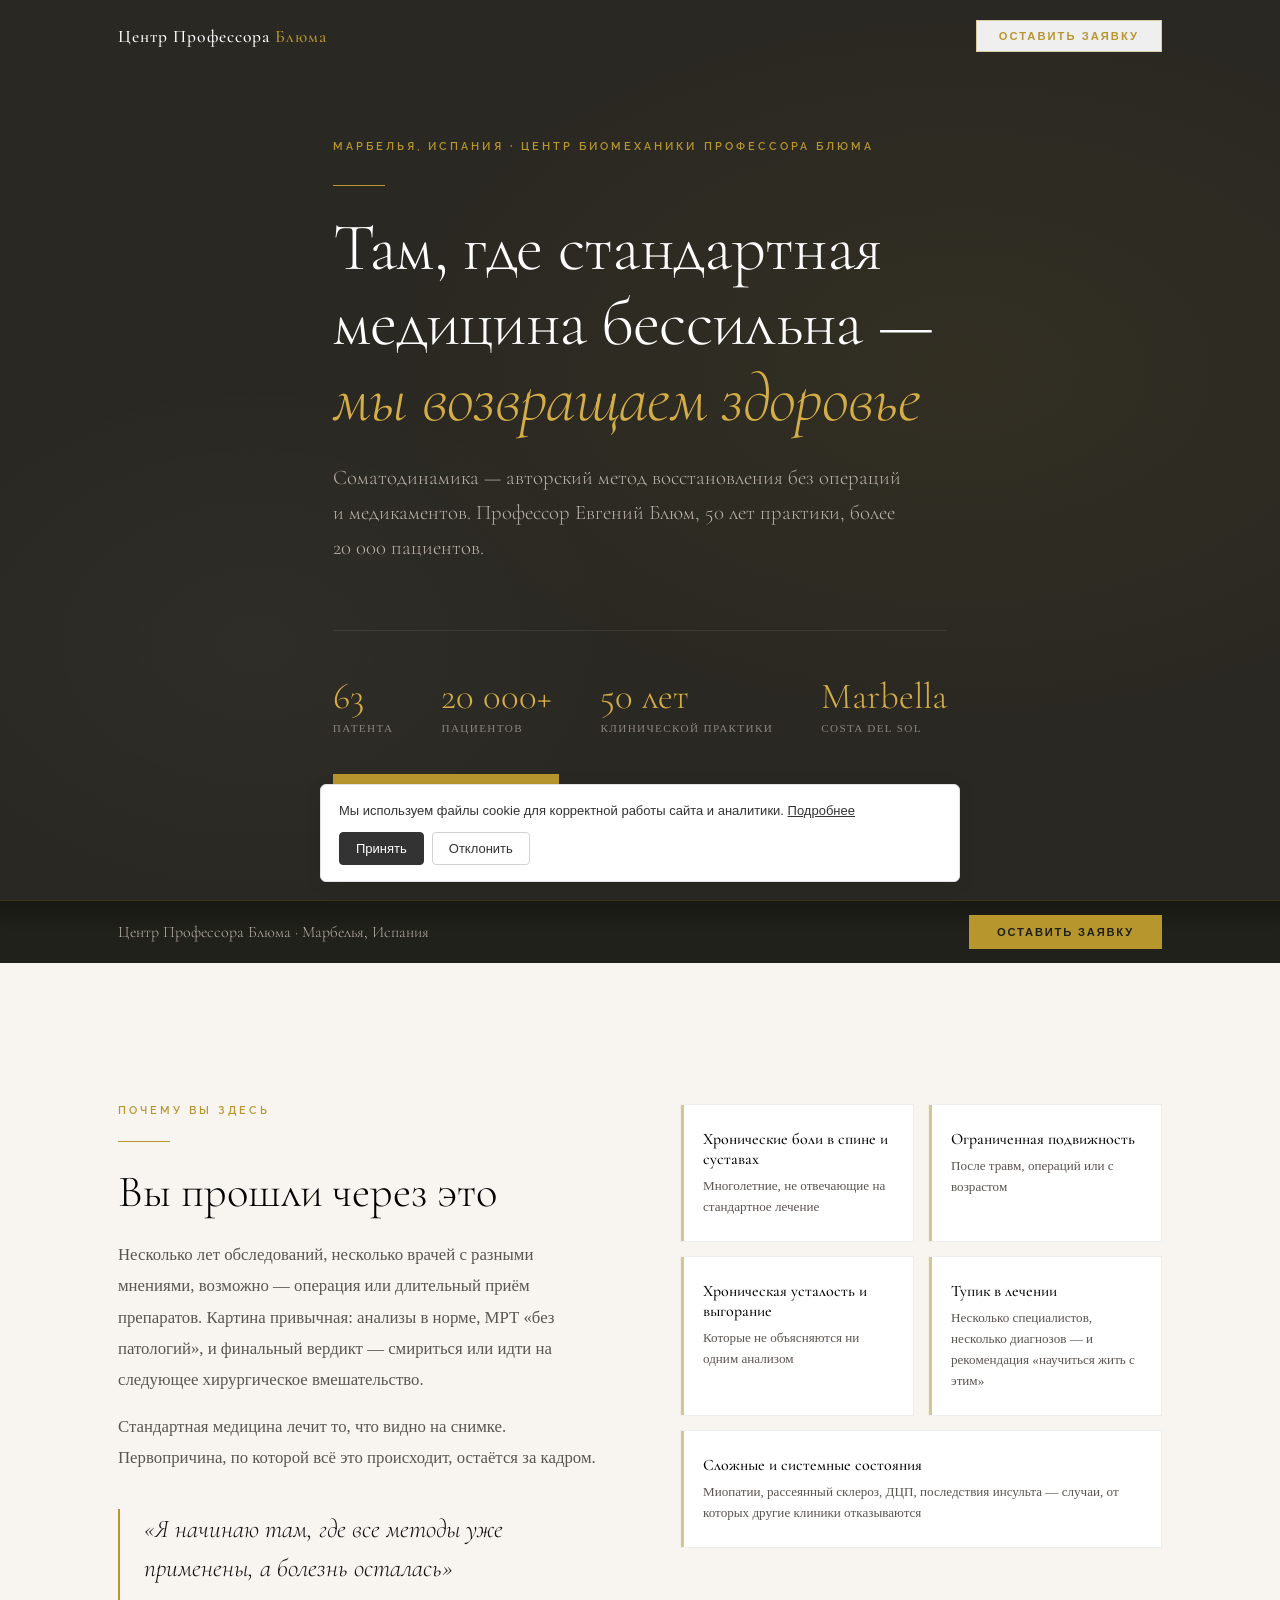
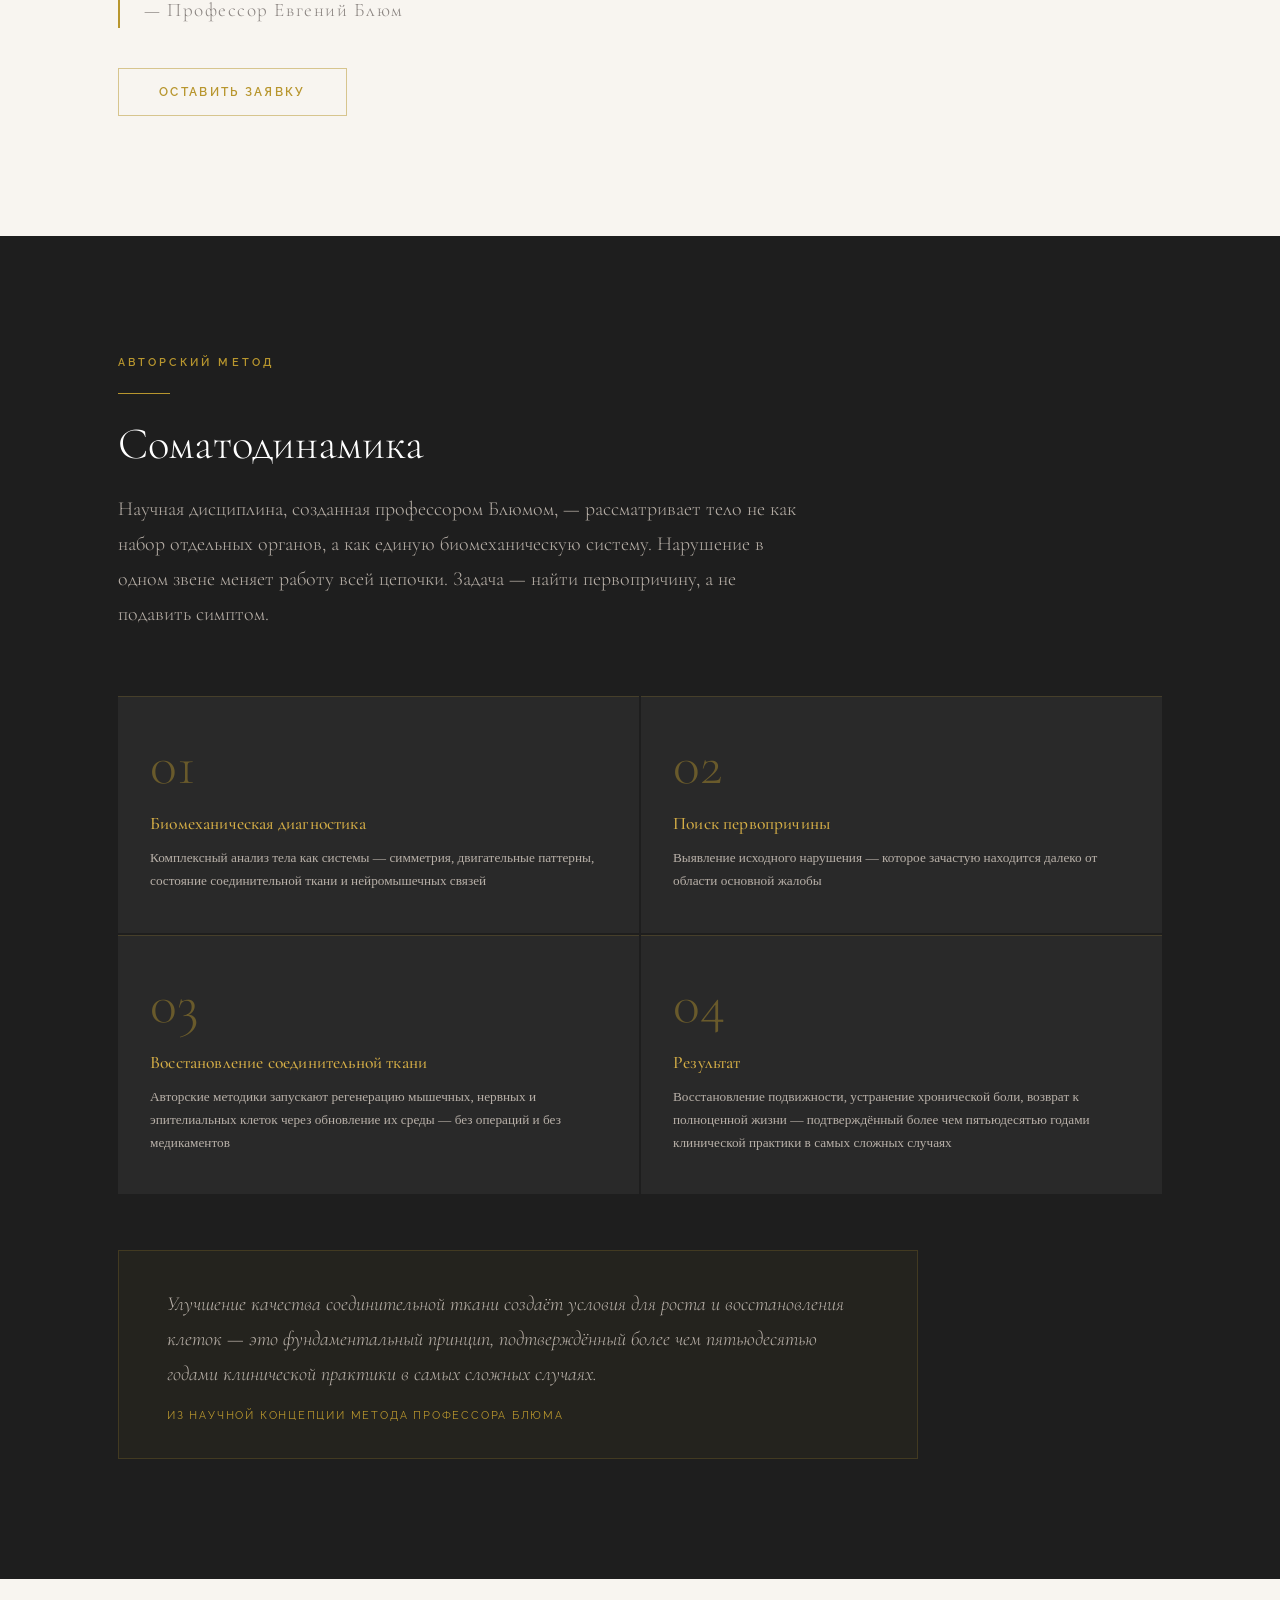
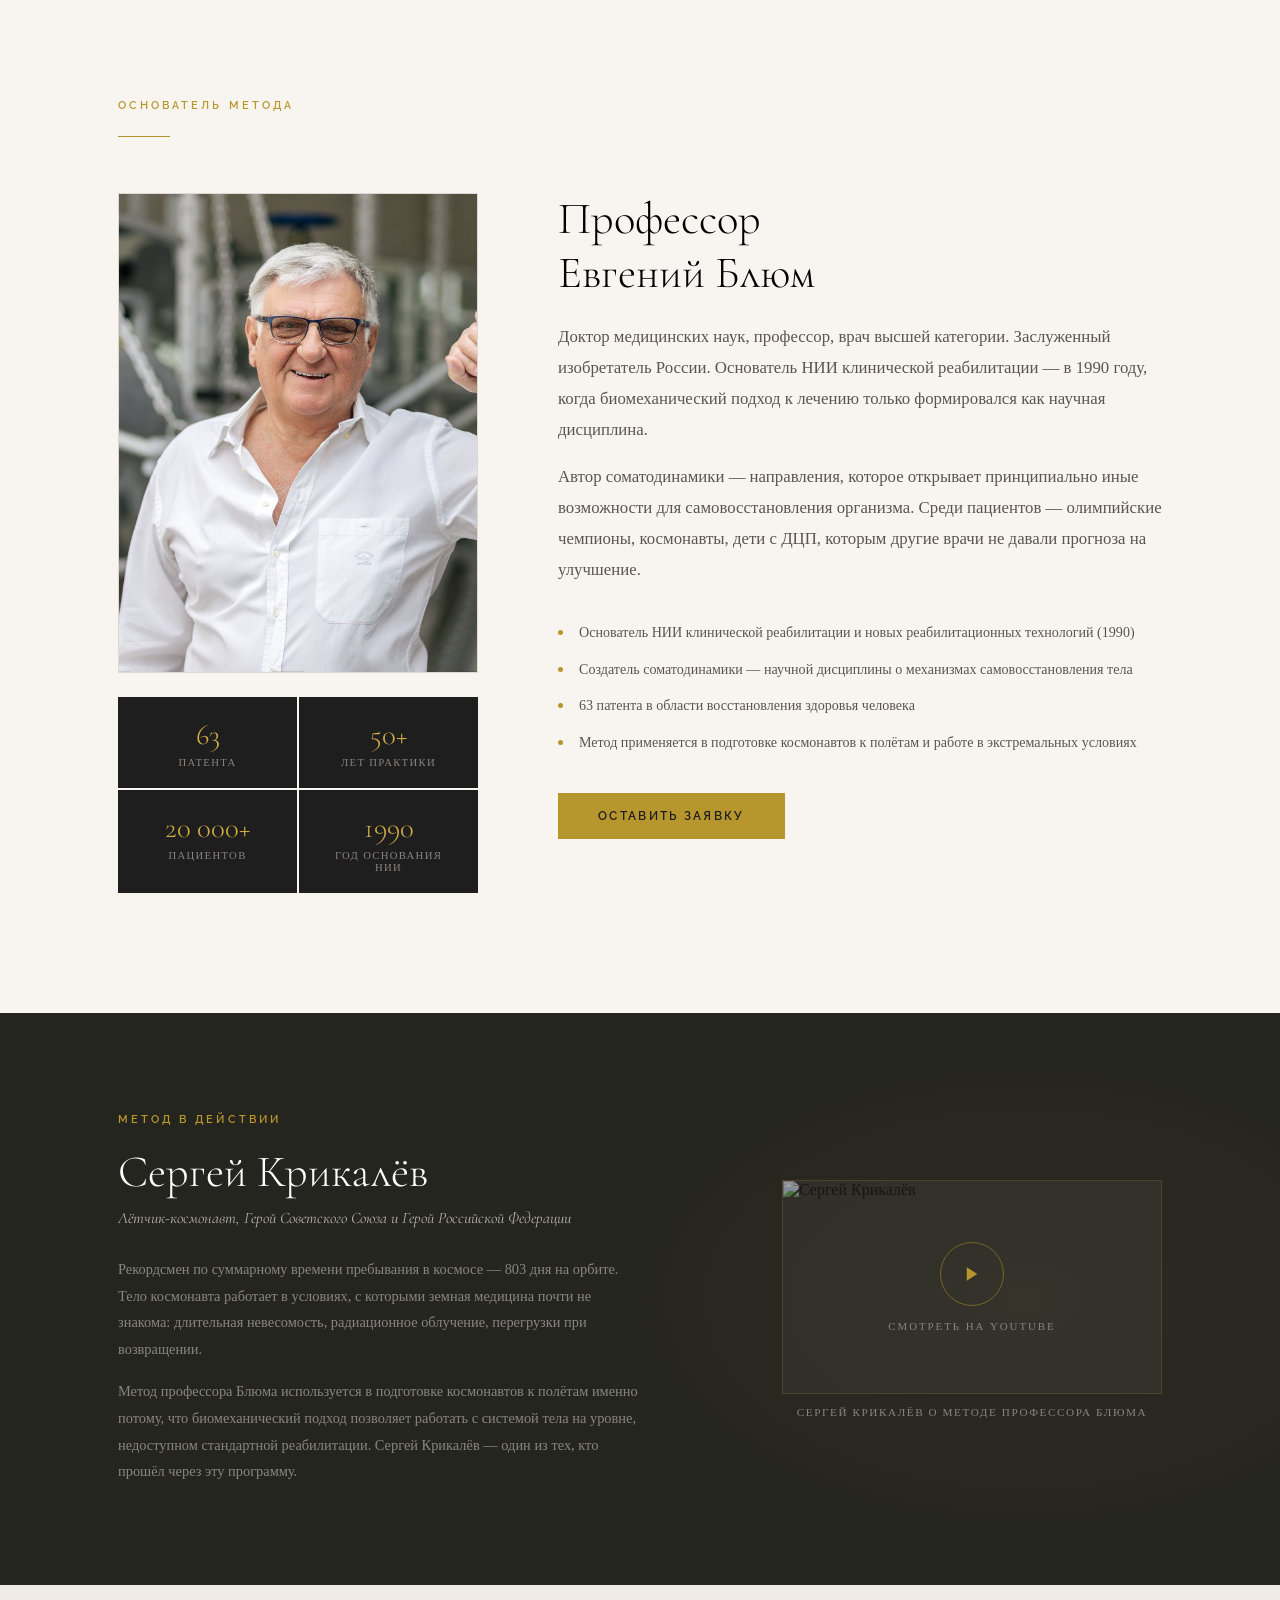
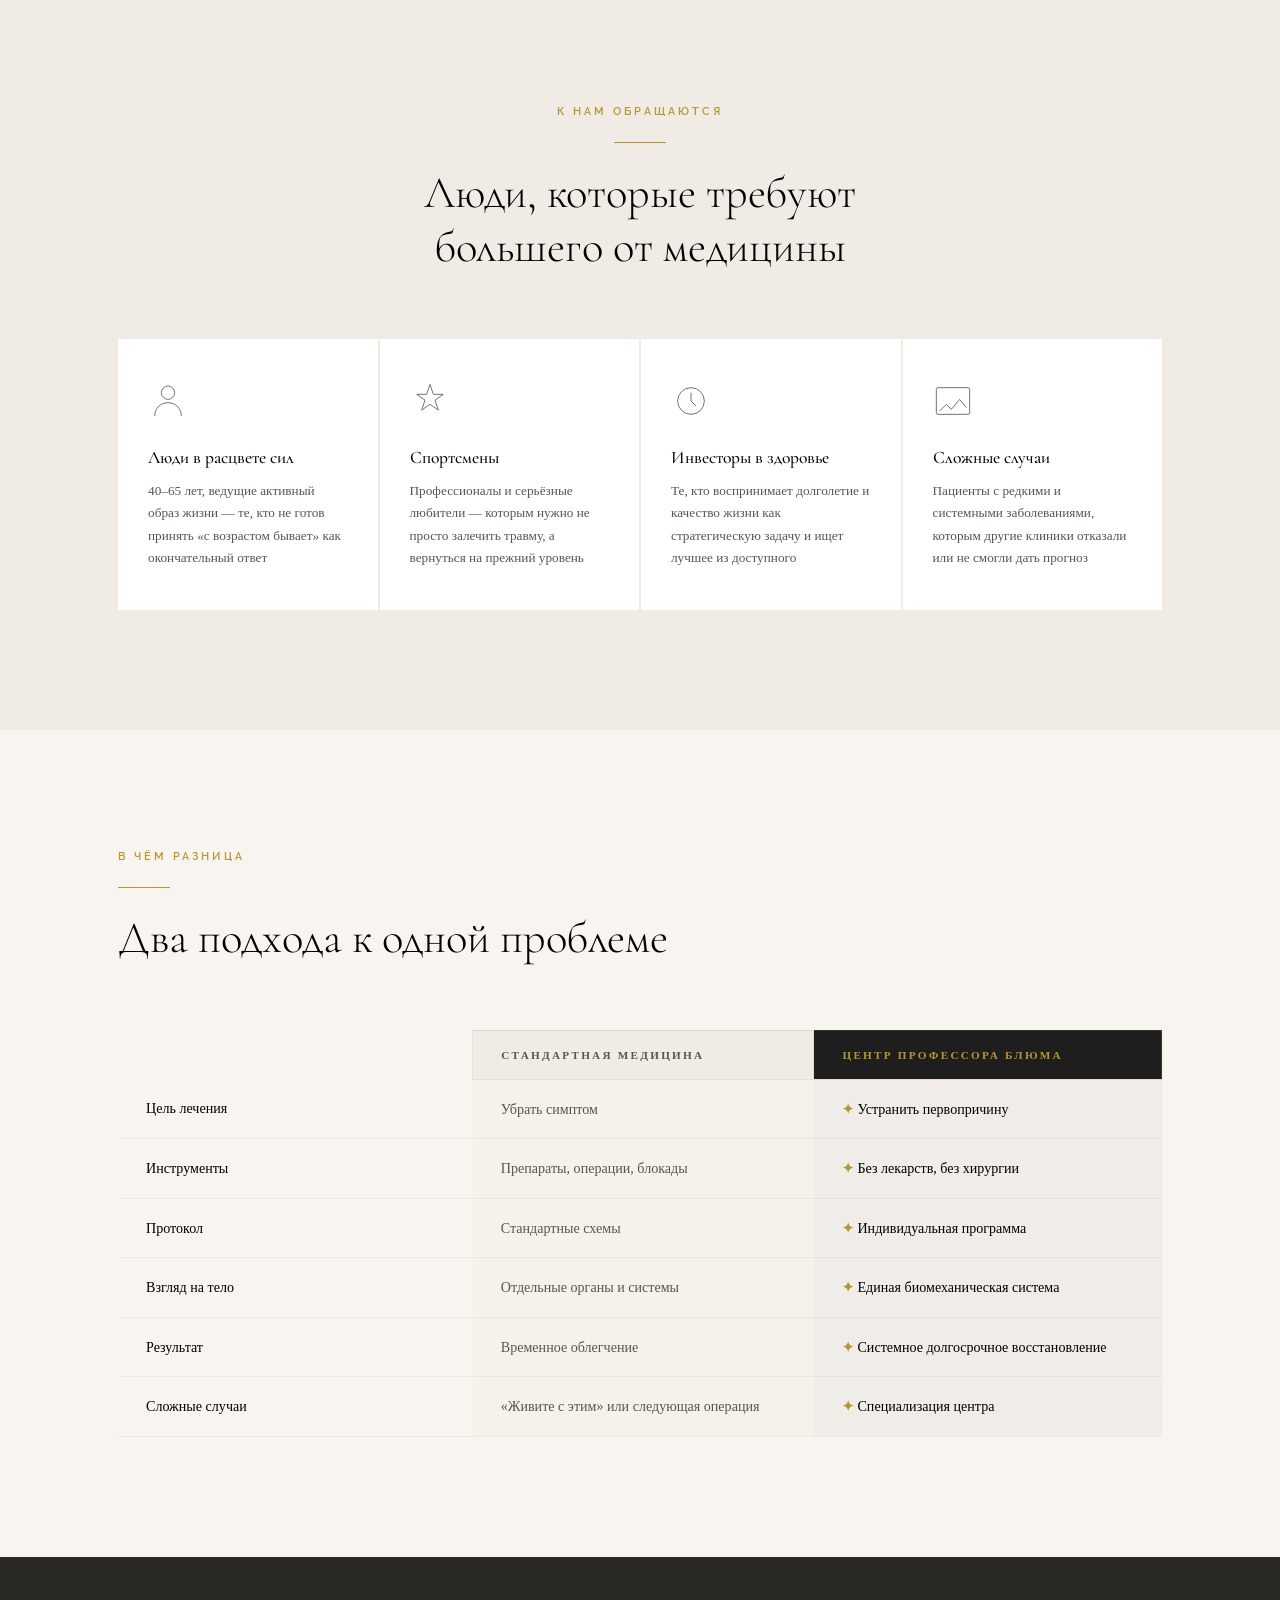
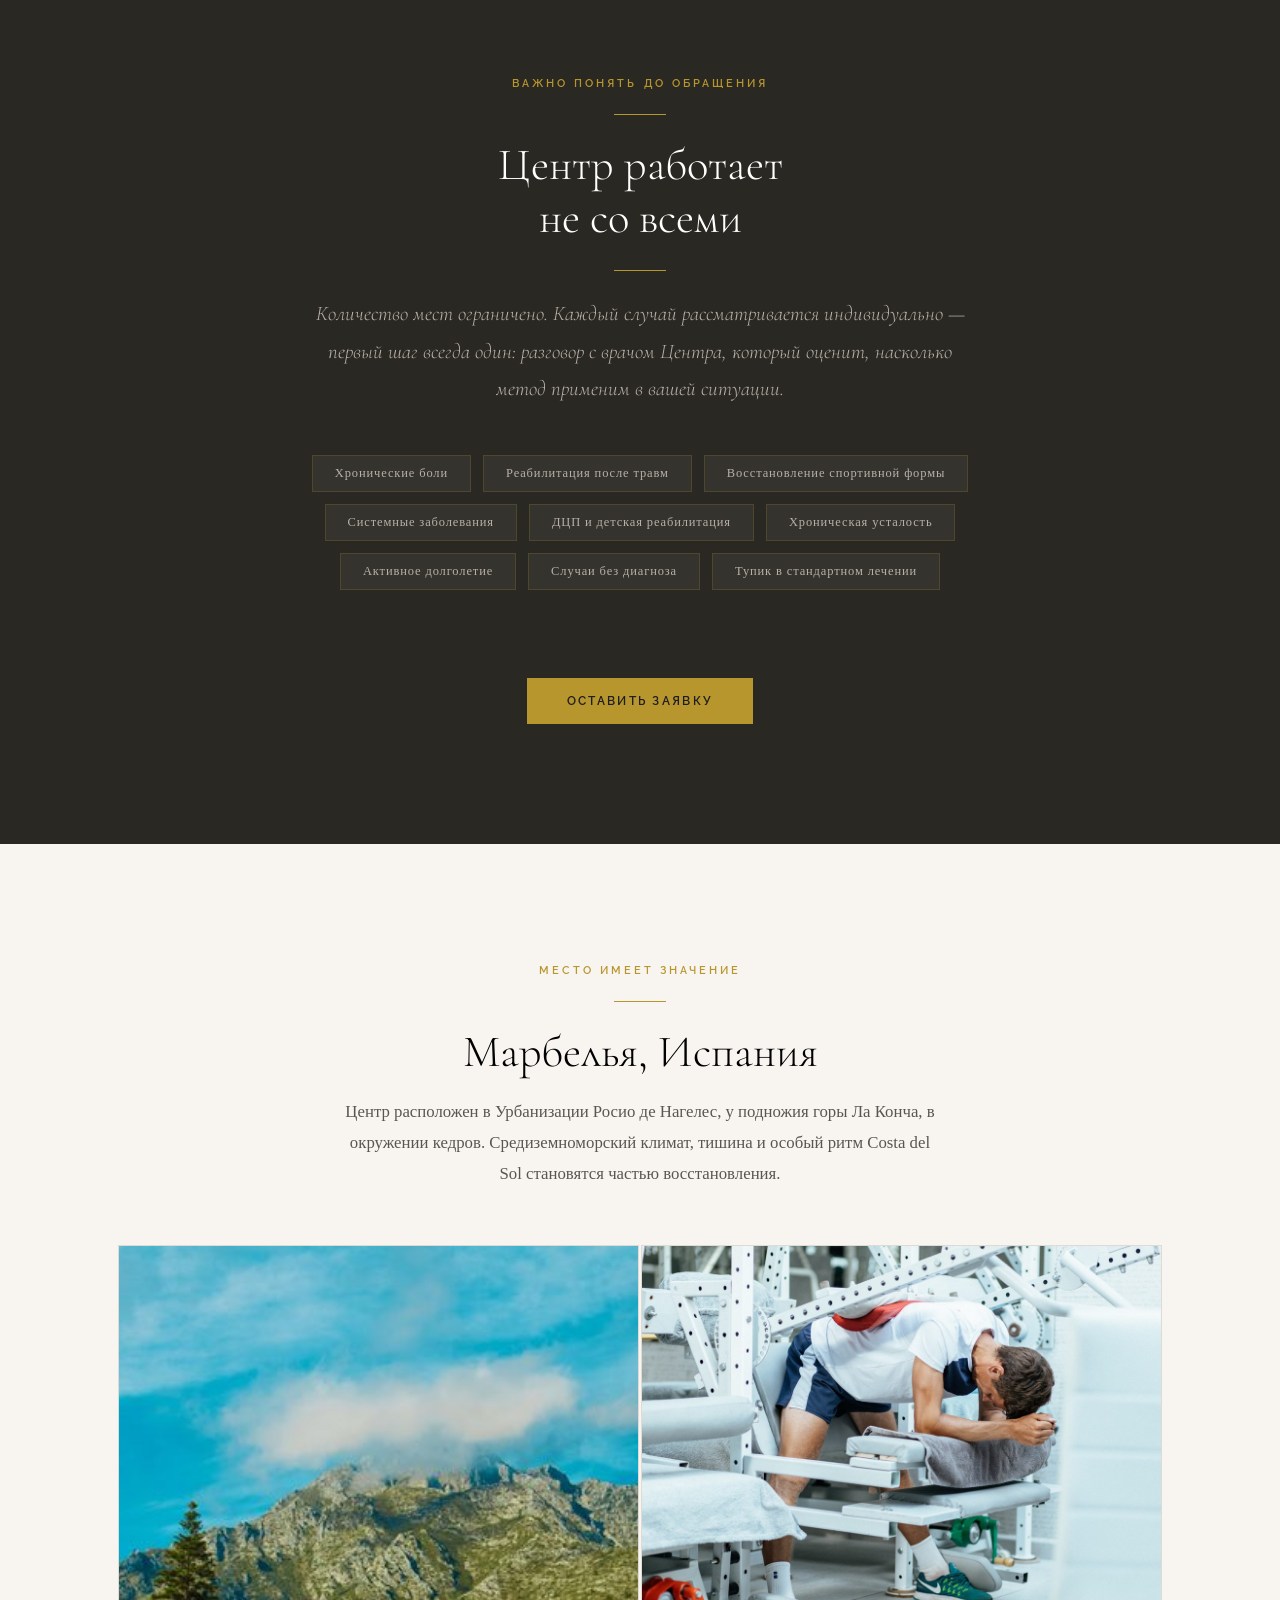
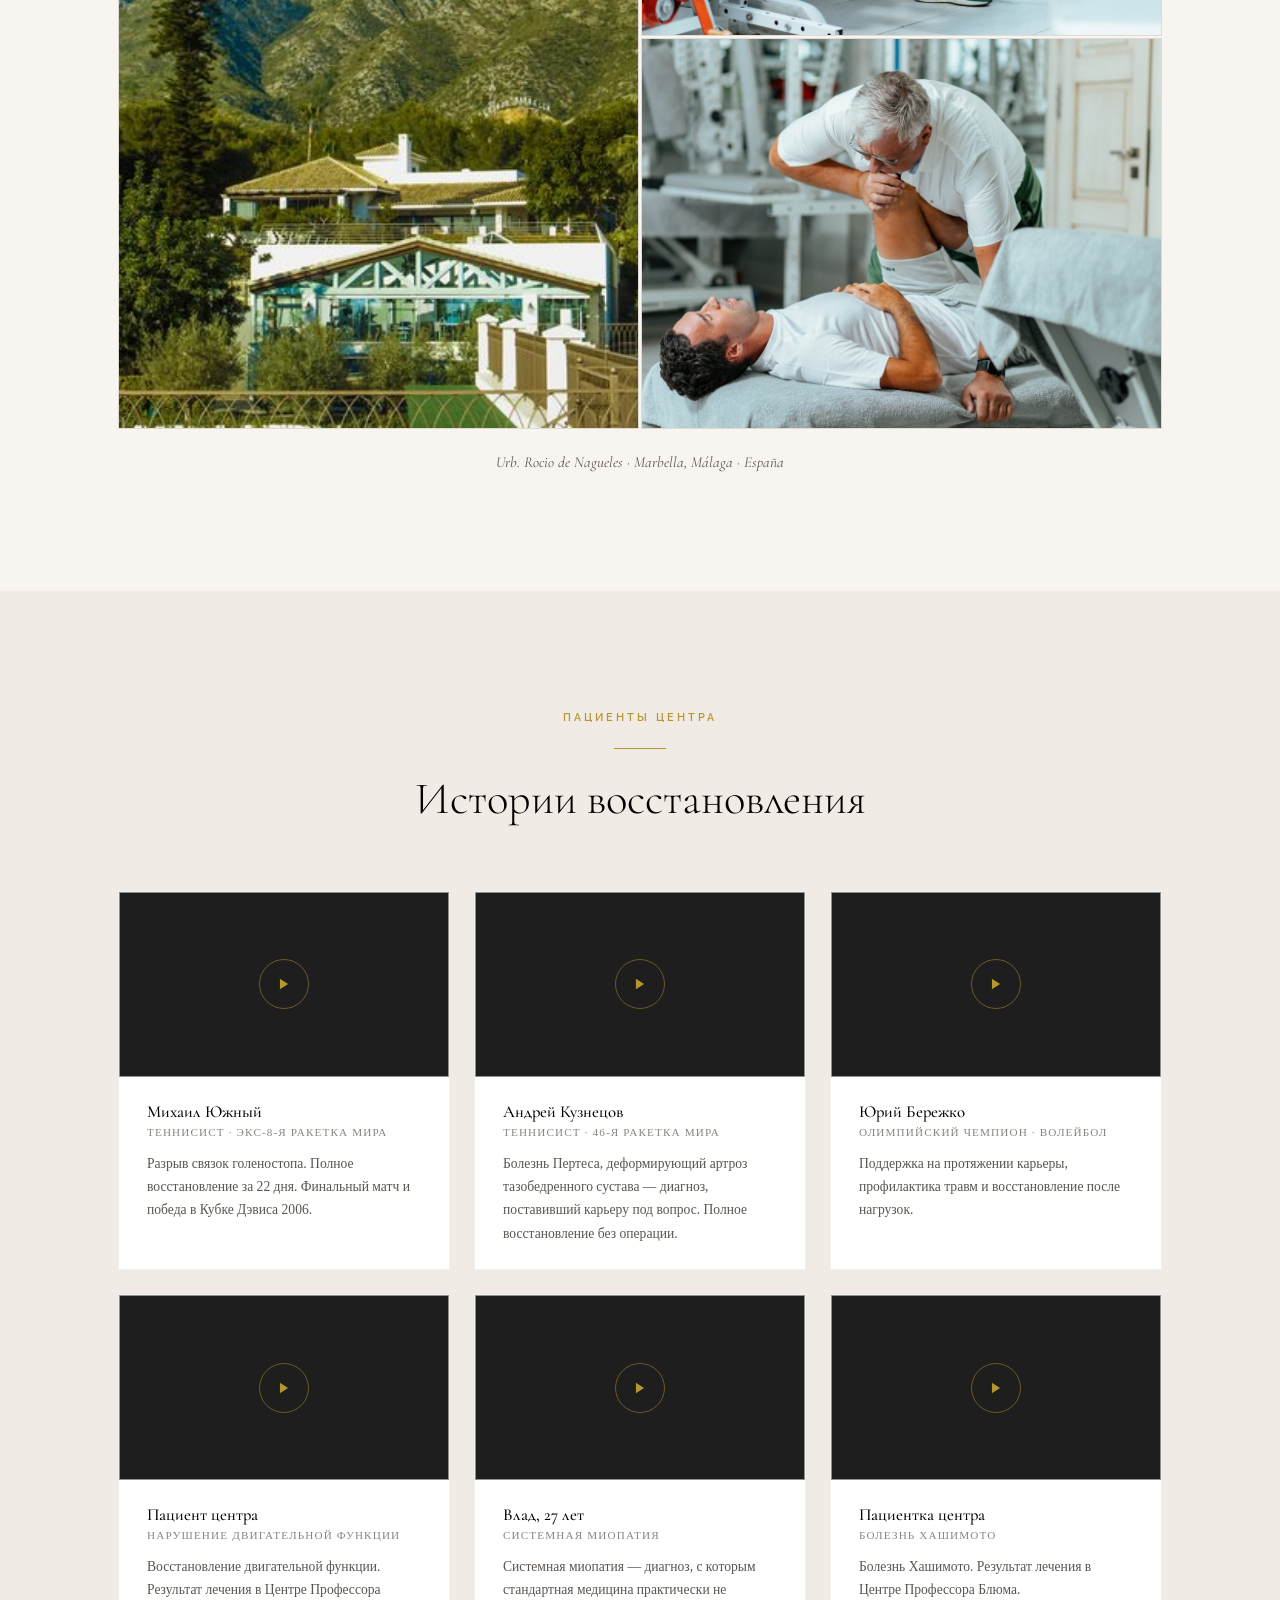
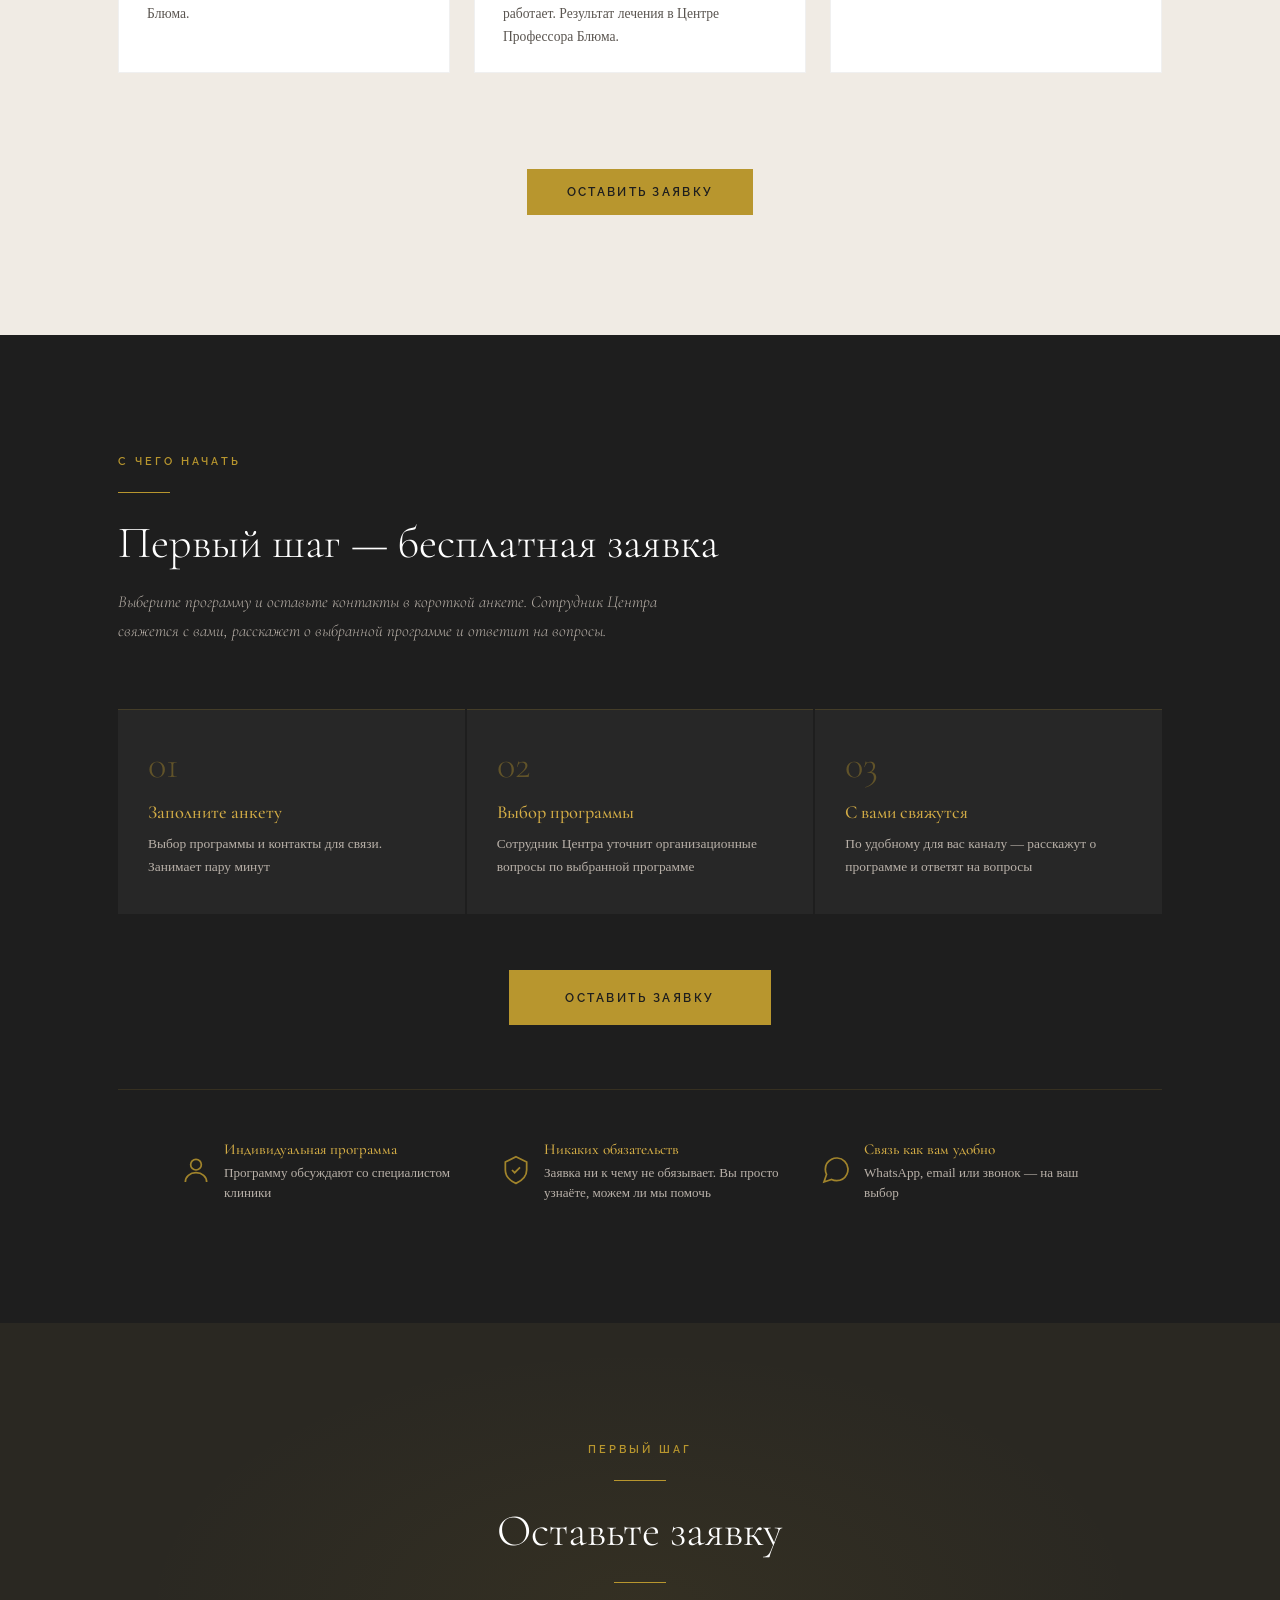
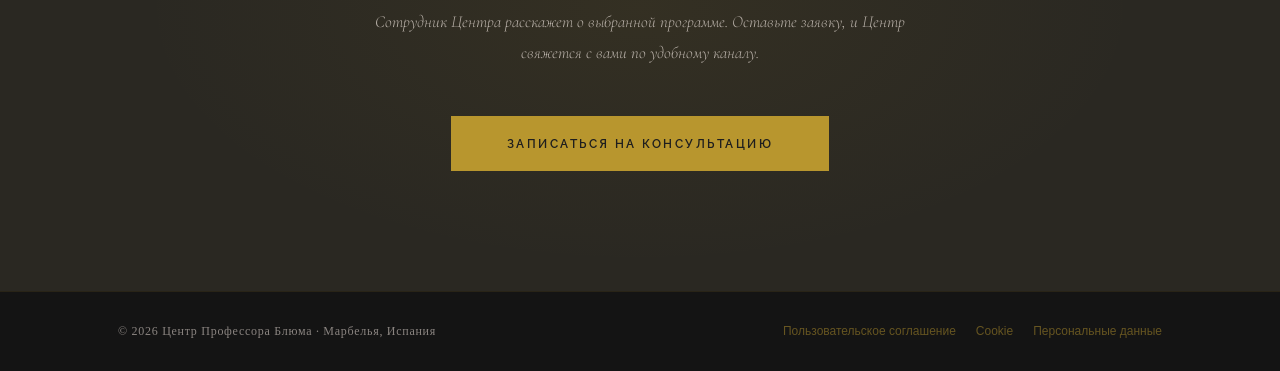
==== commit 9c42cead: "Restore thank-you redirects, simplify consent and make cookie notice unobtrusive" ====
--- a/index.html
+++ b/index.html
@@ -1162,7 +1162,7 @@
       <div class="modal__title">Политика использования cookies</div>
       <button class="modal__close" onclick="closeModal('modal-cookie')">✕</button>
     </div>
-    <div class="modal__body"><h2>Использование cookie</h2><p>До согласия загружаются только обязательные компоненты сайта. Meta Pixel, Google Tag Manager, Google Analytics и встроенный YouTube загружаются после нажатия «Принять». Отказ не ограничивает отправку заявки.</p><p>Изменить выбор можно кнопкой «Настройки cookie» внизу страницы.</p><p><a href="/cookies.html">Таблица cookie: название, тип, срок хранения и поставщик</a></p></div>
+    <div class="modal__body"><h2>Использование cookie</h2><p>До согласия загружаются только обязательные компоненты сайта. Meta Pixel, Google Tag Manager, Google Analytics и встроенный YouTube загружаются после нажатия «Принять». Отказ не ограничивает отправку заявки.</p><p>Изменить выбор можно по ссылке «Изменить согласие» в описании cookie.</p><p><a href="/cookies.html">Таблица cookie: название, тип, срок хранения и поставщик</a></p></div>
   </div>
 </div>
 
@@ -1186,7 +1186,7 @@
  <label>Меня интересует<select class="quiz-input" name="program" required><option value="">Выберите программу</option><option value="Восстановительная программа на 10 дней">Восстановительная программа на 10 дней</option><option value="Интенсивная программа на 14 дней">Интенсивная программа на 14 дней</option><option value="Восстановительная программа на 21 день">Восстановительная программа на 21 день</option><option value="Интенсивная программа на 21 день">Интенсивная программа на 21 день</option></select></label>
  <label>Возможность приезда в Испанию<select class="quiz-input" name="travel" required><option value="">Выберите вариант</option><option>Да</option><option>Рассматриваю</option><option>Нужны детали</option></select></label>
  <label>Как с вами связаться?<select class="quiz-input" name="channel" required><option>WhatsApp</option><option>Email</option><option>Звонок</option></select></label>
- <label style="display:block;margin:15px 0"><input name="consent" type="checkbox" required> Я согласен(на) на обработку контактов Cyberconnect S.R.L. и их передачу клинике для обратной связи. <a href="#" onclick="openModal('modal-personal');return false">Политика обработки данных</a></label>
+ <label style="display:block;margin:15px 0"><input name="consent" type="checkbox" required> Я согласен(на) на обработку персональных данных. <a href="#" onclick="openModal('modal-personal');return false">Политика обработки данных</a></label>
  <button class="quiz-next" type="submit">Отправить заявку</button><p id="form-status" role="status" aria-live="polite"></p>
  </form></div></div>
 <script src="/privacy.js" defer></script><script src="/contact.js" defer></script></body>
